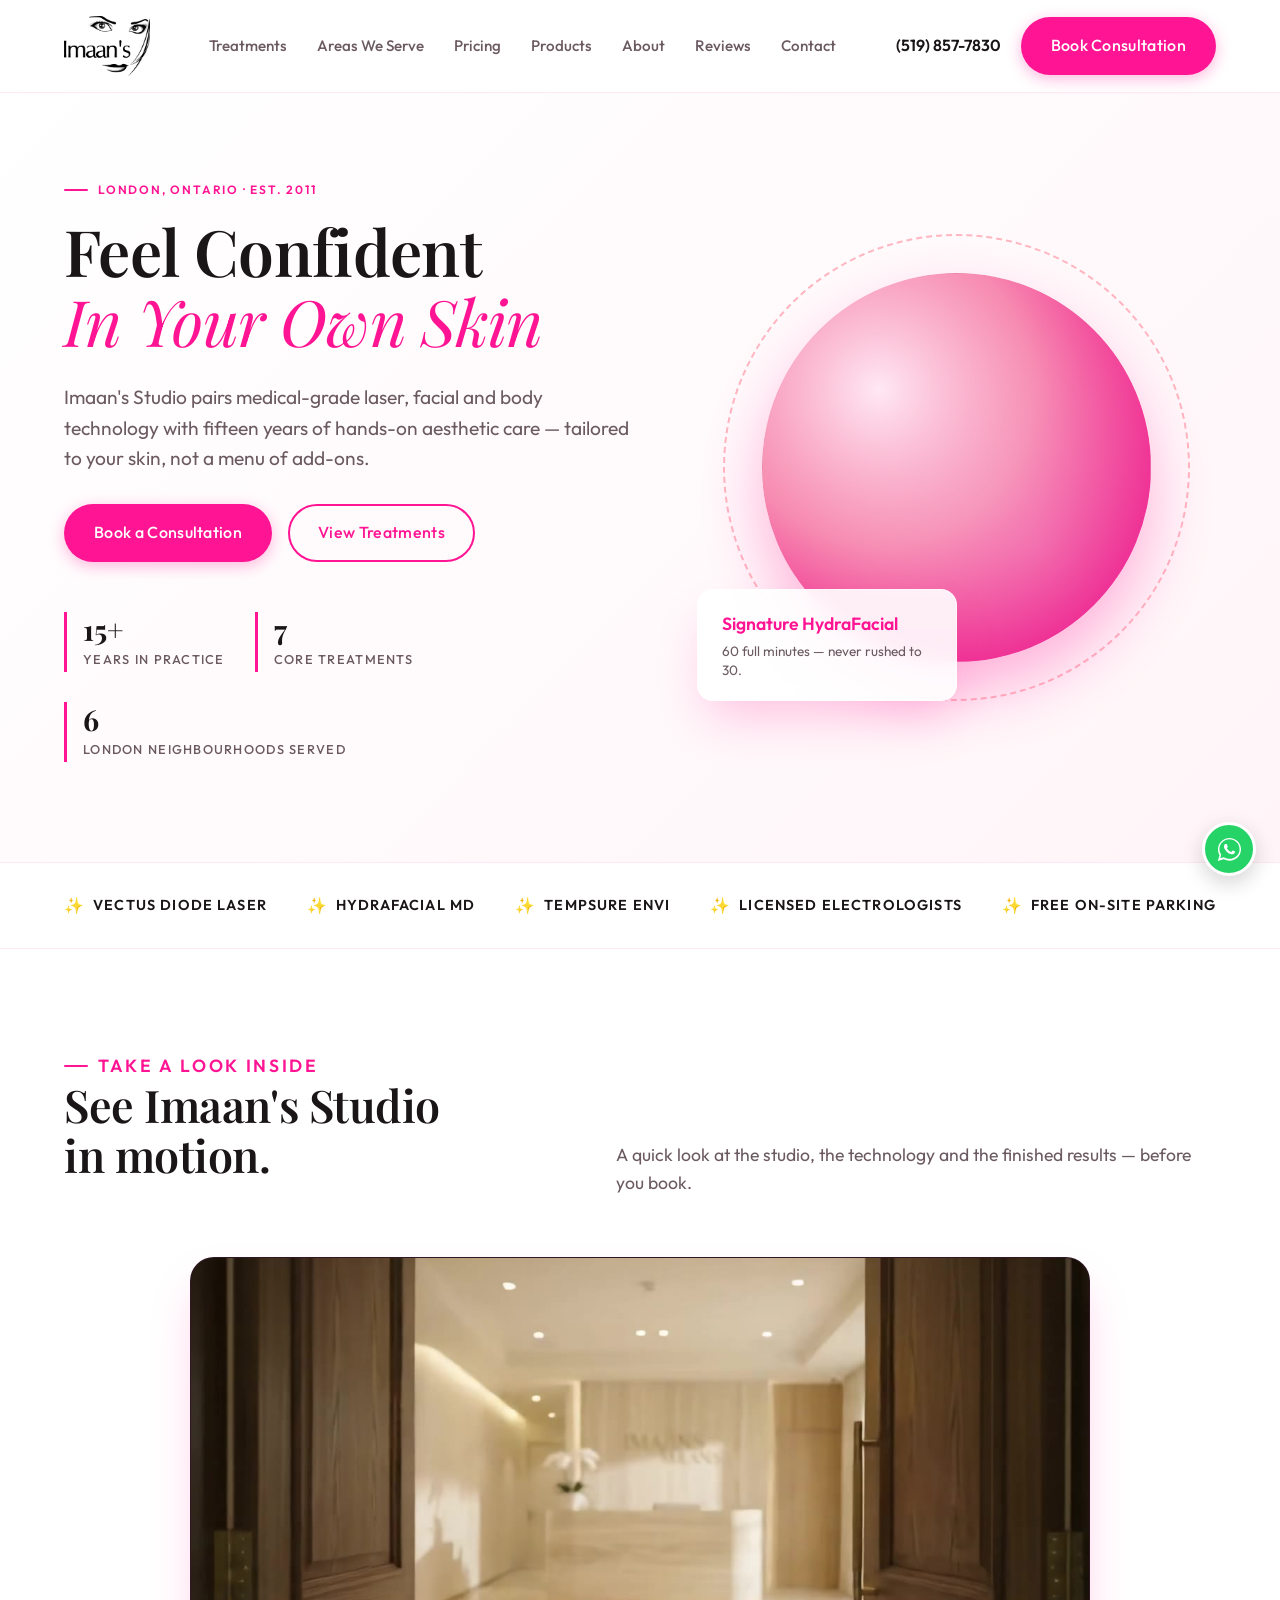
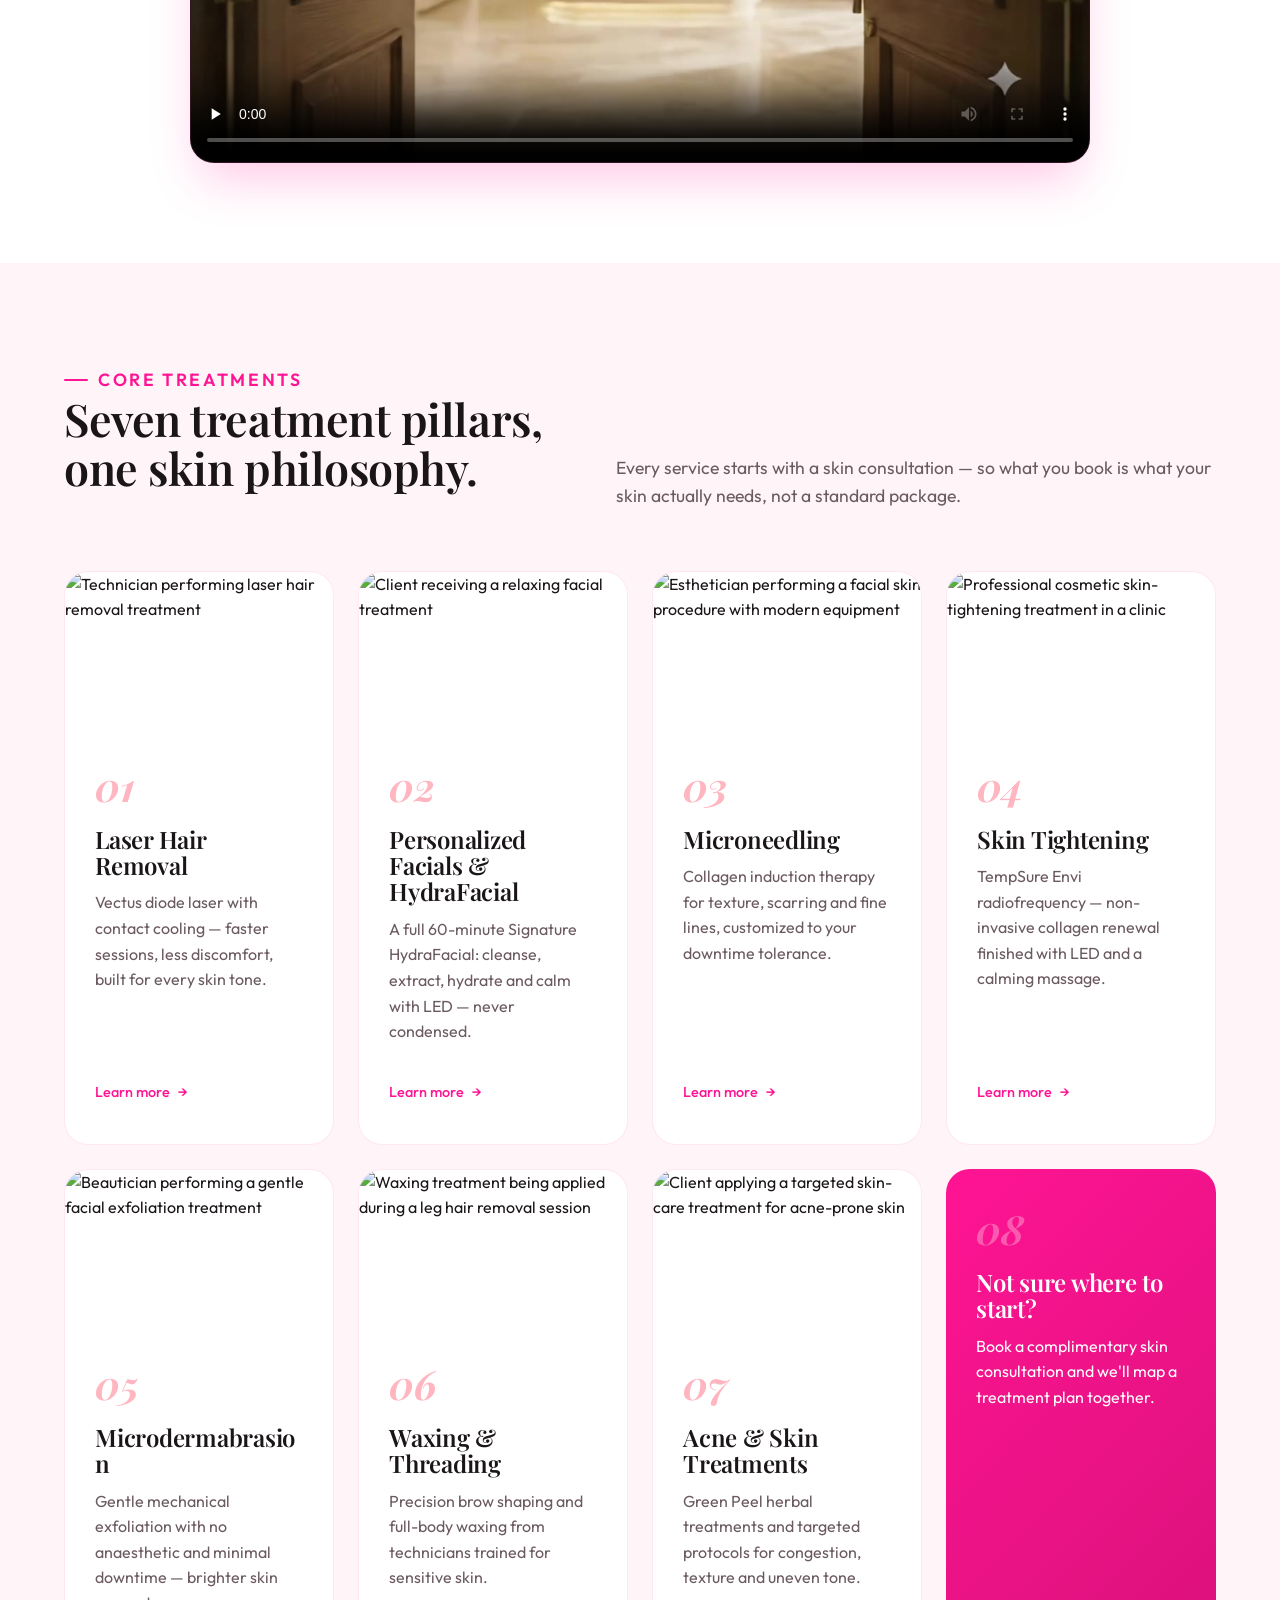
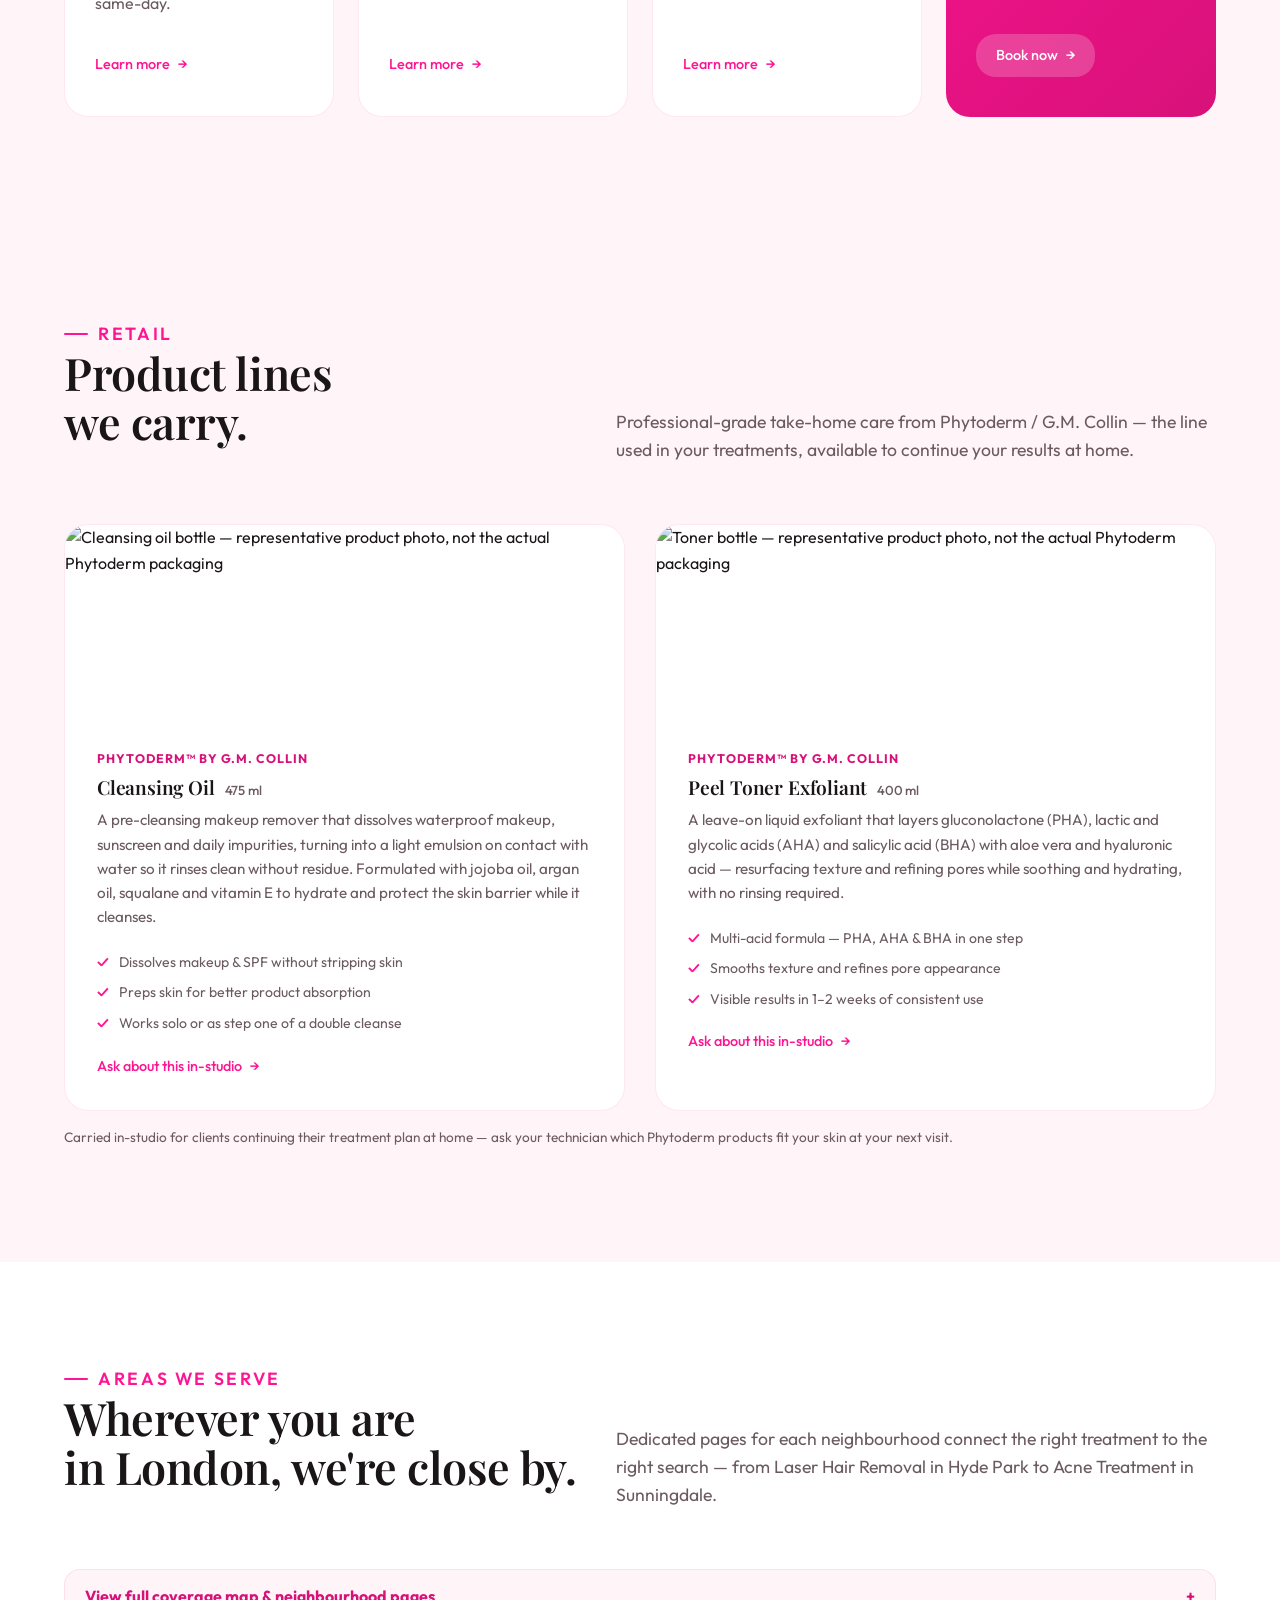
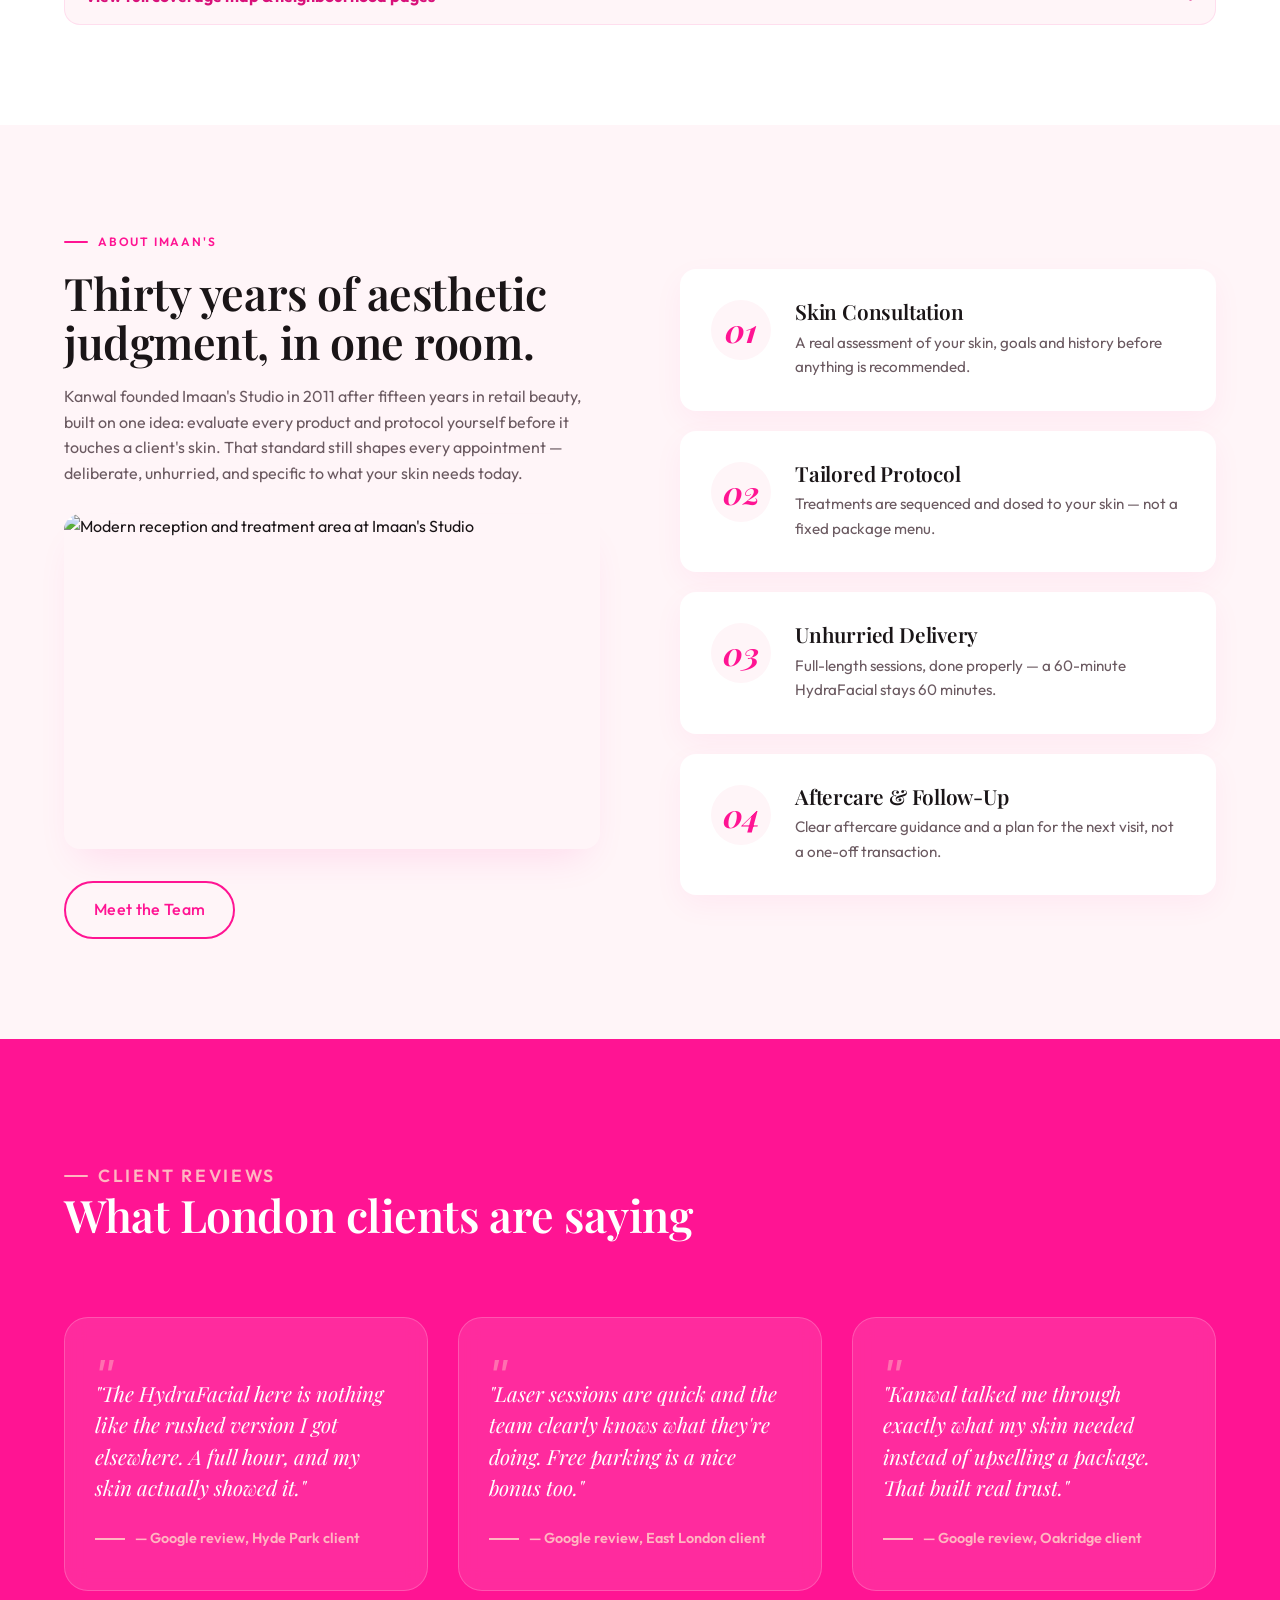
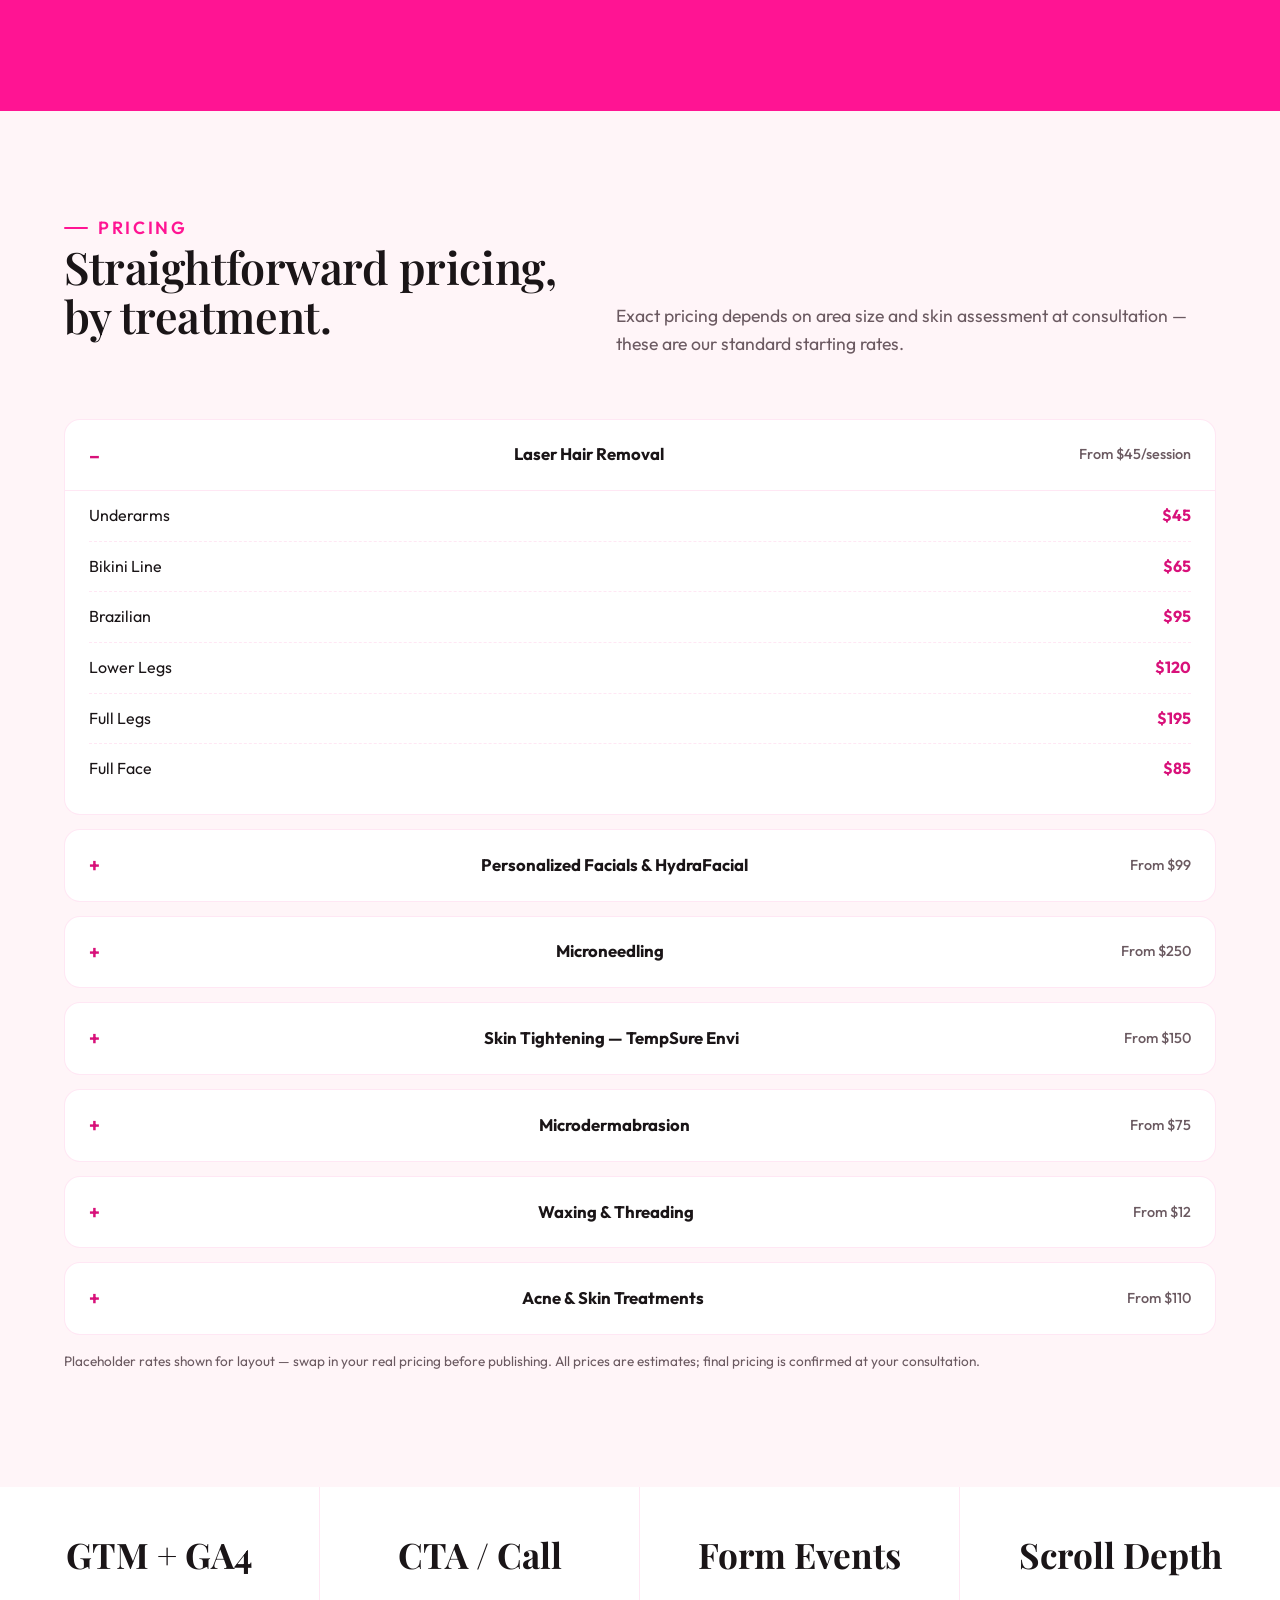
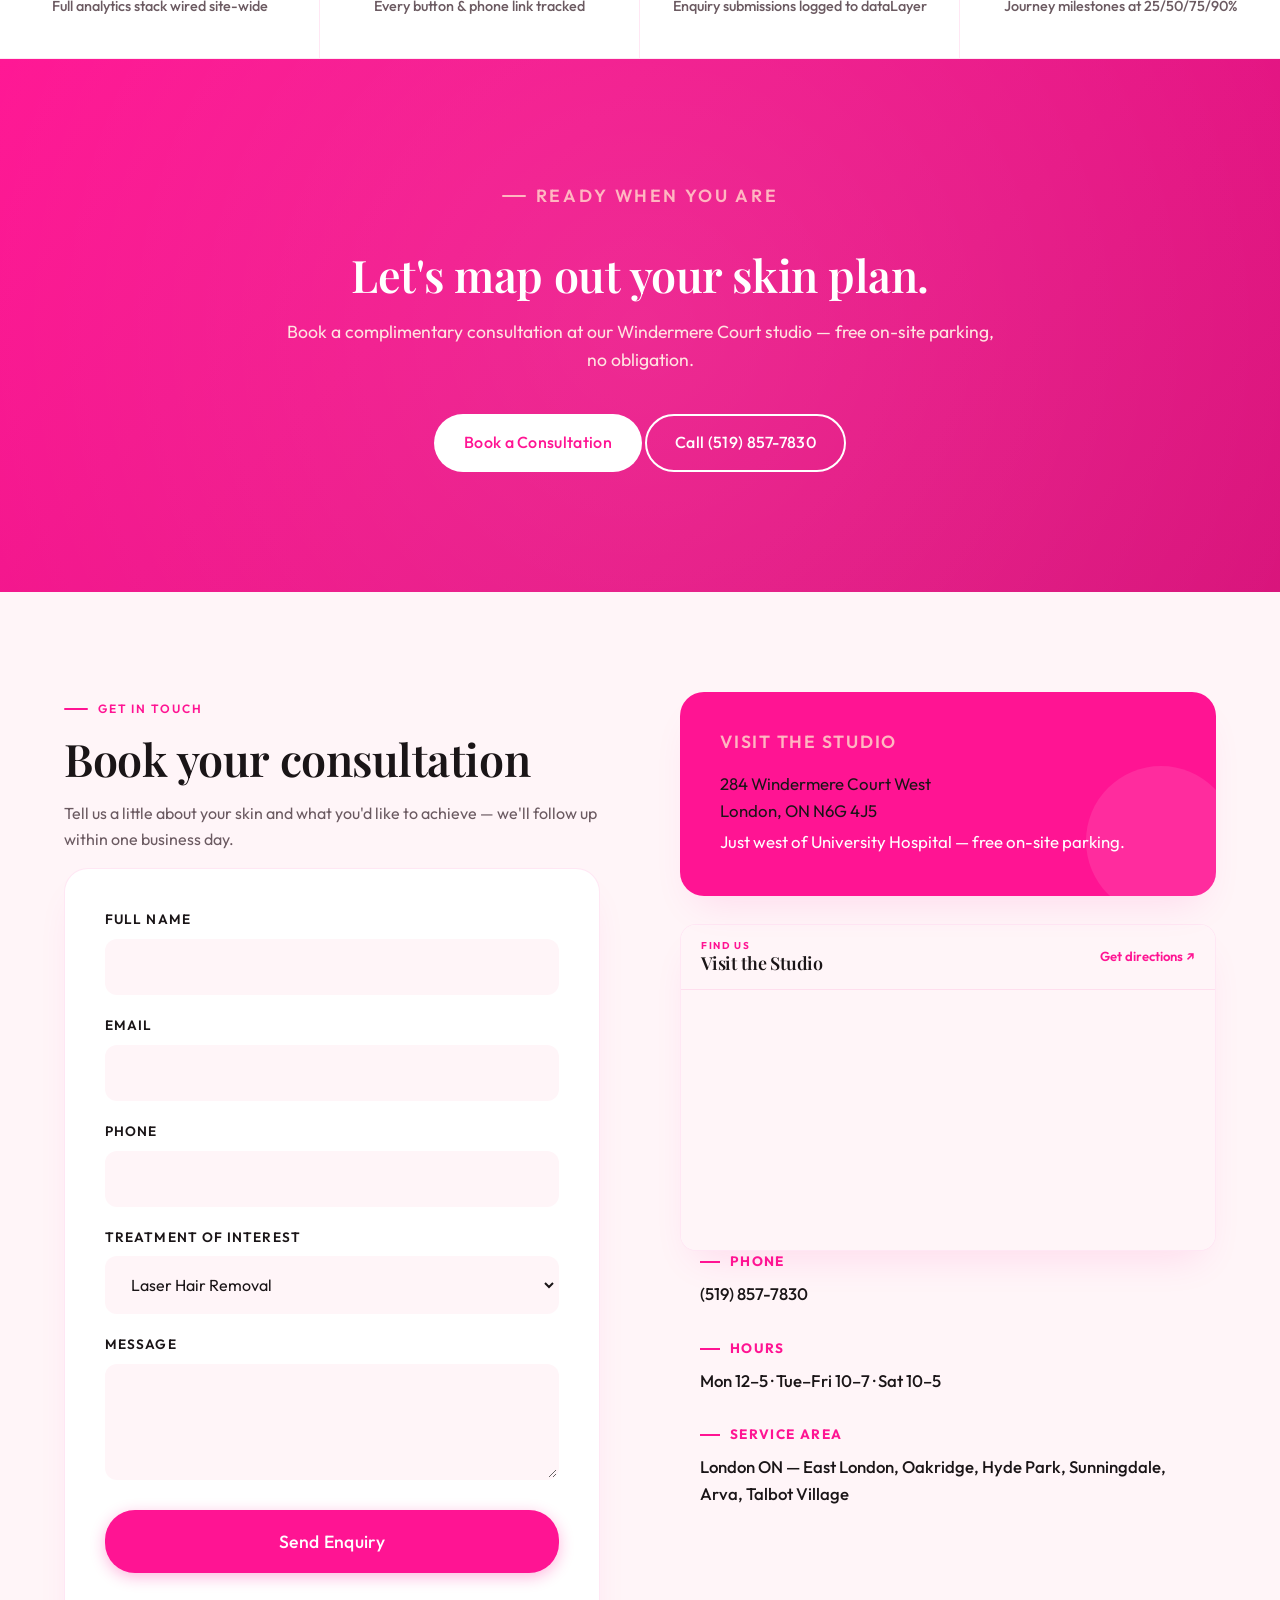
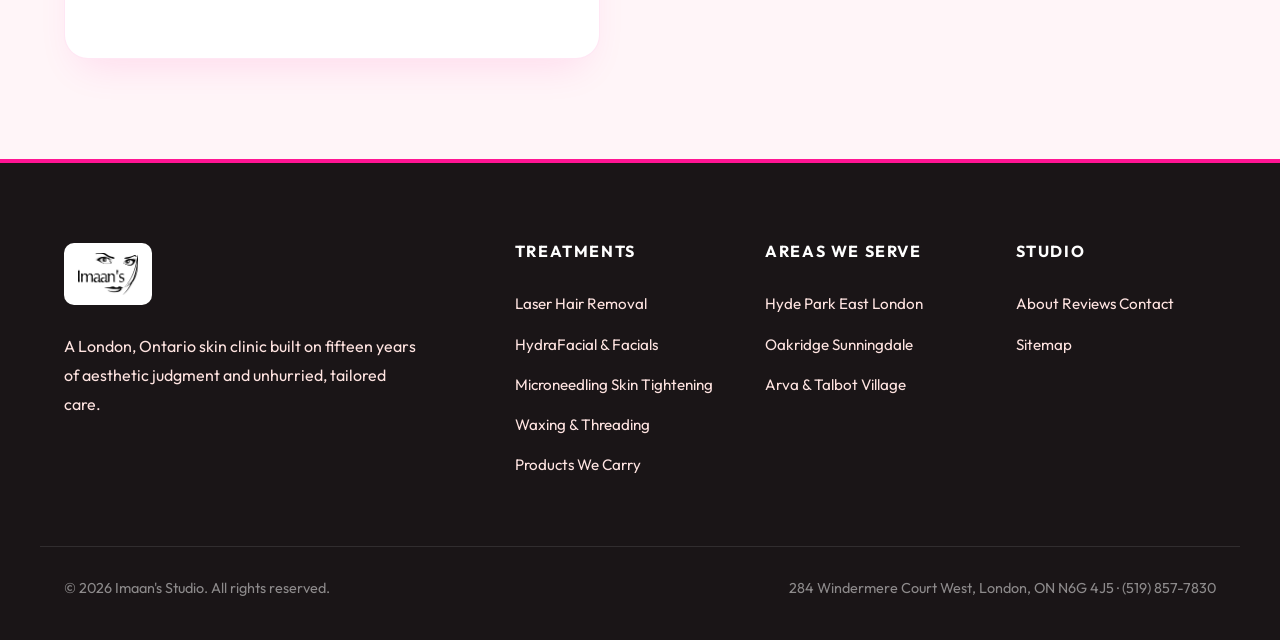
==== index.html @ 2a7647e4 "first commit" ====
<!DOCTYPE html>
<html lang="en-CA">

<head>
  <meta charset="UTF-8">
  <meta name="viewport" content="width=device-width, initial-scale=1.0">
  <link rel="icon" type="image/jpeg" href="LOGO.jpg">
  <link rel="apple-touch-icon" href="LOGO.jpg">
  <title>Imaan's Studio | Skin Clinic &amp; Laser Hair Removal in London, Ontario</title>
  <meta name="description"
    content="Imaan's Studio is a London, Ontario skin clinic offering laser hair removal, HydraFacial, microneedling, skin tightening and personalized facials since 2011. Book your consultation.">
  <link rel="canonical" href="https://www.imaans.com/">
  <meta property="og:type" content="business.business">
  <meta property="og:title" content="Imaan's Studio | Skin Clinic & Laser Hair Removal in London, Ontario">
  <meta property="og:description"
    content="Medical-grade skin, laser and beauty treatments in London, Ontario. Serving East London, Oakridge, Hyde Park, Sunningdale, Arva and Talbot Village.">
  <meta property="og:url" content="https://www.imaans.com/">
  <meta name="robots" content="index, follow">
  <link rel="stylesheet" href="styles.css">

  <!-- Google Tag Manager (placeholder container ID — replace GTM-XXXXXXX on launch) -->
  <script>
    (function (w, d, s, l, i) {
      w[l] = w[l] || []; w[l].push({ 'gtm.start': new Date().getTime(), event: 'gtm.js' });
      var f = d.getElementsByTagName(s)[0], j = d.createElement(s), dl = l != 'dataLayer' ? '&l=' + l : '';
      j.async = true; j.src = 'https://www.googletagmanager.com/gtm.js?id=' + i + dl; f.parentNode.insertBefore(j, f);
    })(window, document, 'script', 'dataLayer', 'GTM-XXXXXXX');
  </script>

  <!-- LocalBusiness schema -->
  <script type="application/ld+json">
{
  "@context": "https://schema.org",
  "@type": "BeautySalon",
  "name": "Imaan's Studio",
  "url": "https://www.imaans.com/",
  "image": "https://www.imaans.com/assets/storefront.jpg",
  "telephone": "+1-519-857-7830",
  "priceRange": "$$",
  "address": {
    "@type": "PostalAddress",
    "streetAddress": "284 Windermere Court West",
    "addressLocality": "London",
    "addressRegion": "ON",
    "postalCode": "N6G 4J5",
    "addressCountry": "CA"
  },
  "areaServed": ["East London", "Oakridge", "Hyde Park", "Sunningdale", "Arva", "Talbot Village", "London, Ontario"],
  "openingHoursSpecification": [
    {"@type":"OpeningHoursSpecification","dayOfWeek":"Monday","opens":"12:00","closes":"17:00"},
    {"@type":"OpeningHoursSpecification","dayOfWeek":["Tuesday","Wednesday","Thursday","Friday"],"opens":"10:00","closes":"19:00"},
    {"@type":"OpeningHoursSpecification","dayOfWeek":"Saturday","opens":"10:00","closes":"17:00"}
  ]
}
</script>
</head>

<body>
  <!-- Google Tag Manager (noscript) -->
  <noscript><iframe src="https://www.googletagmanager.com/ns.html?id=GTM-XXXXXXX" height="0" width="0"
      style="display:none;visibility:hidden"></iframe></noscript>

  <header class="site-header">
    <div class="header-row">
      <a href="index.html" class="logo" aria-label="Imaan's Studio">
        <img src="LOGO.jpg" alt="Imaan's Studio" class="site-logo-img">
      </a>
      <nav class="nav-desktop" aria-label="Primary">
        <div class="dropdown">
          <a href="#services">Treatments</a>
          <div class="dropdown-panel">
            <a href="laser-hair-removal.html">Laser Hair Removal</a>
            <a href="#services">Personalized Facials &amp; HydraFacial</a>
            <a href="#services">Microneedling</a>
            <a href="#services">Skin Tightening</a>
            <a href="#services">Microdermabrasion</a>
            <a href="#services">Waxing &amp; Threading</a>
            <a href="#services">Acne &amp; Skin Treatments</a>
          </div>
        </div>
        <div class="dropdown">
          <a href="#locations">Areas We Serve</a>
          <div class="dropdown-panel">
            <a href="laser-hair-removal-hyde-park.html">Laser Hair Removal — Hyde Park</a>
            <a href="#locations">Facial Treatments — East London</a>
            <a href="#locations">Microneedling — Oakridge</a>
            <a href="#locations">Acne Treatment — Sunningdale</a>
            <a href="#locations">Skin Clinic — London, ON</a>
          </div>
        </div>
        <a href="#pricing">Pricing</a>
        <a href="#products">Products</a>
        <a href="#about">About</a>
        <a href="#reviews">Reviews</a>
        <a href="#contact">Contact</a>
      </nav>
      <div class="header-cta">
        <a class="phone-link" href="tel:+15198577830" data-cta="header_phone" data-cta-location="header">(519)
          857-7830</a>
        <a class="btn btn-primary" href="#contact" data-cta="header_book" data-cta-location="header">Book
          Consultation</a>
        <button class="nav-toggle" aria-label="Toggle menu" aria-expanded="false">
          <span></span><span></span><span></span>
        </button>
      </div>
    </div>
    <nav class="nav-mobile" aria-label="Mobile">
      <a href="#services">Treatments</a>
      <a href="#locations">Areas We Serve</a>
      <a href="#pricing">Pricing</a>
      <a href="#products">Products</a>
      <a href="#about">About</a>
      <a href="#reviews">Reviews</a>
      <a href="#contact">Contact</a>
      <a class="btn btn-primary" style="margin-top:14px;text-align:center;" href="#contact" data-cta="mobile_book"
        data-cta-location="mobile_nav">Book Consultation</a>
    </nav>
  </header>

  <main>

    <!-- HERO -->
    <section class="hero">
      <div class="container hero-grid">
        <div class="hero-copy">
          <p class="eyebrow">London, Ontario · Est. 2011</p>
          <h1>Feel Confident<br><em>In Your Own Skin</em></h1>
          <p class="lede">Imaan's Studio pairs medical-grade laser, facial and body technology with fifteen years of
            hands-on aesthetic care — tailored to your skin, not a menu of add-ons.</p>
          <div class="hero-actions">
            <a class="btn btn-primary" href="#contact" data-cta="hero_book" data-cta-location="hero">Book a
              Consultation</a>
            <a class="btn btn-outline" href="#services" data-cta="hero_services" data-cta-location="hero">View
              Treatments</a>
          </div>
          <div class="hero-meta">
            <div><strong>15+</strong><span>Years in Practice</span></div>
            <div><strong>7</strong><span>Core Treatments</span></div>
            <div><strong>6</strong><span>London Neighbourhoods Served</span></div>
          </div>
        </div>
        <div class="hero-visual" aria-hidden="true">
          <div class="glow-ring"></div>
          <div class="glow-orb">
            <img src="https://images.pexels.com/photos/7031704/pexels-photo-7031704.jpeg?auto=compress&amp;cs=tinysrgb&amp;w=900"
              alt="" class="hero-photo">
          </div>
          <div class="hero-card">
            <strong>Signature HydraFacial</strong>
            <span>60 full minutes — never rushed to 30.</span>
          </div>
        </div>
      </div>
    </section>

    <div class="trust-strip">
      <div class="container trust-row">
        <span>Vectus Diode Laser</span>
        <span>HydraFacial MD</span>
        <span>TempSure Envi</span>
        <span>Licensed Electrologists</span>
        <span>Free On-Site Parking</span>
      </div>
    </div>

    <!-- PROMO VIDEO -->
    <section id="studio-video" class="video-section">
      <div class="container">
        <div class="section-head">
          <div>
            <p class="eyebrow">Take a Look Inside</p>
            <h2>See Imaan's Studio<br>in motion.</h2>
          </div>
          <p>A quick look at the studio, the technology and the finished results — before you book.</p>
        </div>
        <div class="video-frame">
          <video controls preload="none" poster="studio-highlight-poster.jpg" playsinline
            aria-label="Imaan's Studio promotional highlight video">
            <source src="studio-highlight.mp4" type="video/mp4">
            Your browser doesn't support embedded video. <a href="studio-highlight.mp4">Download the video</a>
            instead.
          </video>
        </div>
      </div>
    </section>

    <!-- SERVICES -->
    <section id="services">
      <div class="container">
        <div class="section-head">
          <div>
            <p class="eyebrow">Core Treatments</p>
            <h2>Seven treatment pillars,<br>one skin philosophy.</h2>
          </div>
          <p>Every service starts with a skin consultation — so what you book is what your skin actually needs, not a
            standard package.</p>
        </div>

        <div class="service-grid">
          <article class="service-card">
            <div class="service-photo">
              <img src="https://images.pexels.com/photos/5619448/pexels-photo-5619448.jpeg?auto=compress&amp;cs=tinysrgb&amp;w=700"
                alt="Technician performing laser hair removal treatment" loading="lazy">
            </div>
            <span class="service-num">01</span>
            <h3>Laser Hair Removal</h3>
            <p>Vectus diode laser with contact cooling — faster sessions, less discomfort, built for every skin tone.
            </p>
            <a class="btn-ghost" href="laser-hair-removal.html">Learn more</a>
          </article>
          <article class="service-card">
            <div class="service-photo">
              <img src="https://images.pexels.com/photos/3985329/pexels-photo-3985329.jpeg?auto=compress&amp;cs=tinysrgb&amp;w=700"
                alt="Client receiving a relaxing facial treatment" loading="lazy">
            </div>
            <span class="service-num">02</span>
            <h3>Personalized Facials &amp; HydraFacial</h3>
            <p>A full 60-minute Signature HydraFacial: cleanse, extract, hydrate and calm with LED — never condensed.
            </p>
            <a class="btn-ghost" href="#contact">Learn more</a>
          </article>
          <article class="service-card">
            <div class="service-photo">
              <img src="https://images.pexels.com/photos/5069612/pexels-photo-5069612.jpeg?auto=compress&amp;cs=tinysrgb&amp;w=700"
                alt="Esthetician performing a facial skin procedure with modern equipment" loading="lazy">
            </div>
            <span class="service-num">03</span>
            <h3>Microneedling</h3>
            <p>Collagen induction therapy for texture, scarring and fine lines, customized to your downtime tolerance.
            </p>
            <a class="btn-ghost" href="#contact">Learn more</a>
          </article>
          <article class="service-card">
            <div class="service-photo">
              <img src="https://images.pexels.com/photos/34297957/pexels-photo-34297957.jpeg?auto=compress&amp;cs=tinysrgb&amp;w=700"
                alt="Professional cosmetic skin-tightening treatment in a clinic" loading="lazy">
            </div>
            <span class="service-num">04</span>
            <h3>Skin Tightening</h3>
            <p>TempSure Envi radiofrequency — non-invasive collagen renewal finished with LED and a calming massage.</p>
            <a class="btn-ghost" href="#contact">Learn more</a>
          </article>
          <article class="service-card">
            <div class="service-photo">
              <img src="https://images.pexels.com/photos/12115040/pexels-photo-12115040.jpeg?auto=compress&amp;cs=tinysrgb&amp;w=700"
                alt="Beautician performing a gentle facial exfoliation treatment" loading="lazy">
            </div>
            <span class="service-num">05</span>
            <h3>Microdermabrasion</h3>
            <p>Gentle mechanical exfoliation with no anaesthetic and minimal downtime — brighter skin same-day.</p>
            <a class="btn-ghost" href="#contact">Learn more</a>
          </article>
          <article class="service-card">
            <div class="service-photo">
              <img src="https://images.pexels.com/photos/6763618/pexels-photo-6763618.jpeg?auto=compress&amp;cs=tinysrgb&amp;w=700"
                alt="Waxing treatment being applied during a leg hair removal session" loading="lazy">
            </div>
            <span class="service-num">06</span>
            <h3>Waxing &amp; Threading</h3>
            <p>Precision brow shaping and full-body waxing from technicians trained for sensitive skin.</p>
            <a class="btn-ghost" href="#contact">Learn more</a>
          </article>
          <article class="service-card">
            <div class="service-photo">
              <img src="https://images.pexels.com/photos/6925496/pexels-photo-6925496.jpeg?auto=compress&amp;cs=tinysrgb&amp;w=700"
                alt="Client applying a targeted skin-care treatment for acne-prone skin" loading="lazy">
            </div>
            <span class="service-num">07</span>
            <h3>Acne &amp; Skin Treatments</h3>
            <p>Green Peel herbal treatments and targeted protocols for congestion, texture and uneven tone.</p>
            <a class="btn-ghost" href="#contact">Learn more</a>
          </article>
          <article class="service-card highlight">
            <span class="service-num">08</span>
            <h3>Not sure where to start?</h3>
            <p>Book a complimentary skin consultation and we'll map a treatment plan together.</p>
            <a class="btn-ghost" href="#contact">Book now</a>
          </article>
        </div>
      </div>
    </section>

    <!-- PRODUCTS -->
    <section id="products" class="products-section">
      <div class="container">
        <div class="section-head">
          <div>
            <p class="eyebrow">Retail</p>
            <h2>Product lines<br>we carry.</h2>
          </div>
          <p>Professional-grade take-home care from Phytoderm / G.M. Collin — the line used in your treatments,
            available to continue your results at home.</p>
        </div>

        <div class="product-grid product-grid-featured">
          <article class="product-card product-card-retail">
            <div class="product-photo">
              <img src="https://images.pexels.com/photos/4735943/pexels-photo-4735943.jpeg?auto=compress&amp;cs=tinysrgb&amp;w=700"
                alt="Cleansing oil bottle — representative product photo, not the actual Phytoderm packaging" loading="lazy">
            </div>
            <div class="product-body">
              <span class="product-brand">Phytoderm™ by G.M. Collin</span>
              <h3>Cleansing Oil <span class="product-size">475 ml</span></h3>
              <p>A pre-cleansing makeup remover that dissolves waterproof makeup, sunscreen and daily impurities,
                turning into a light emulsion on contact with water so it rinses clean without residue. Formulated
                with jojoba oil, argan oil, squalane and vitamin&nbsp;E to hydrate and protect the skin barrier while
                it cleanses.</p>
              <ul class="product-points">
                <li>Dissolves makeup &amp; SPF without stripping skin</li>
                <li>Preps skin for better product absorption</li>
                <li>Works solo or as step one of a double cleanse</li>
              </ul>
              <a class="btn-ghost" href="#contact" data-cta="product_cleansing_oil" data-cta-location="products">Ask
                about this in-studio</a>
            </div>
          </article>

          <article class="product-card product-card-retail">
            <div class="product-photo">
              <img src="https://images.pexels.com/photos/5797999/pexels-photo-5797999.jpeg?auto=compress&amp;cs=tinysrgb&amp;w=700"
                alt="Toner bottle — representative product photo, not the actual Phytoderm packaging" loading="lazy">
            </div>
            <div class="product-body">
              <span class="product-brand">Phytoderm™ by G.M. Collin</span>
              <h3>Peel Toner Exfoliant <span class="product-size">400 ml</span></h3>
              <p>A leave-on liquid exfoliant that layers gluconolactone (PHA), lactic and glycolic acids (AHA) and
                salicylic acid (BHA) with aloe vera and hyaluronic acid — resurfacing texture and refining pores
                while soothing and hydrating, with no rinsing required.</p>
              <ul class="product-points">
                <li>Multi-acid formula — PHA, AHA &amp; BHA in one step</li>
                <li>Smooths texture and refines pore appearance</li>
                <li>Visible results in 1–2 weeks of consistent use</li>
              </ul>
              <a class="btn-ghost" href="#contact" data-cta="product_peel_toner" data-cta-location="products">Ask
                about this in-studio</a>
            </div>
          </article>
        </div>
        <p class="price-note">Carried in-studio for clients continuing their treatment plan at home — ask your
          technician which Phytoderm products fit your skin at your next visit.</p>
      </div>
    </section>

    <!-- LOCAL SEO / AREAS SERVED — signature section -->
    <section id="locations" class="locale-section">
      <div class="container">
        <div class="section-head">
          <div>
            <p class="eyebrow">Areas We Serve</p>
            <h2>Wherever you are<br>in London, we're close by.</h2>
          </div>
          <p>Dedicated pages for each neighbourhood connect the right treatment to the right search — from Laser Hair
            Removal in Hyde Park to Acne Treatment in Sunningdale.</p>
        </div>

        <details class="locale-disclosure">
        <summary class="locale-toggle">View full coverage map &amp; neighbourhood pages</summary>
        <div class="locale-wrap">
          <div class="locale-map">
            <svg viewBox="0 0 420 380" role="img"
              aria-label="Map of Imaan's Studio service areas across London, Ontario">
              <line class="map-line" x1="210" y1="190" x2="90" y2="70"></line>
              <line class="map-line" x1="210" y1="190" x2="230" y2="40"></line>
              <line class="map-line" x1="210" y1="190" x2="350" y2="90"></line>
              <line class="map-line" x1="210" y1="190" x2="60" y2="260"></line>
              <line class="map-line" x1="210" y1="190" x2="330" y2="290"></line>
              <line class="map-line" x1="210" y1="190" x2="200" y2="330"></line>

              <g class="map-dot" data-area="Studio" tabindex="0">
                <circle cx="210" cy="190" r="13"></circle>
                <text x="210" y="215" text-anchor="middle" font-weight="700">STUDIO</text>
              </g>
              <g class="map-dot" data-area="Hyde Park" data-href="laser-hair-removal-hyde-park.html" tabindex="0">
                <circle cx="90" cy="70" r="9"></circle>
                <text x="90" y="52" text-anchor="middle">Hyde Park</text>
              </g>
              <g class="map-dot" data-area="Sunningdale" tabindex="0">
                <circle cx="230" cy="40" r="9"></circle>
                <text x="230" y="24" text-anchor="middle">Sunningdale</text>
              </g>
              <g class="map-dot" data-area="East London" tabindex="0">
                <circle cx="350" cy="90" r="9"></circle>
                <text x="350" y="74" text-anchor="middle">East London</text>
              </g>
              <g class="map-dot" data-area="Oakridge" tabindex="0">
                <circle cx="60" cy="260" r="9"></circle>
                <text x="60" y="282" text-anchor="middle">Oakridge</text>
              </g>
              <g class="map-dot" data-area="Talbot Village" tabindex="0">
                <circle cx="330" cy="290" r="9"></circle>
                <text x="330" y="312" text-anchor="middle">Talbot Village</text>
              </g>
              <g class="map-dot" data-area="Arva" tabindex="0">
                <circle cx="200" cy="330" r="9"></circle>
                <text x="200" y="352" text-anchor="middle">Arva</text>
              </g>
            </svg>
          </div>

          <div>
            <div class="locale-list">
              <div class="locale-row">
                <div><span class="place">Hyde Park</span><br><span class="tag">Laser Hair Removal</span></div>
                <a href="laser-hair-removal-hyde-park.html" data-cta="local_link" data-cta-location="locale_list">View
                  page →</a>
              </div>
              <div class="locale-row">
                <div><span class="place">East London</span><br><span class="tag">Facial Treatments</span></div>
                <a href="#contact" data-cta="local_link" data-cta-location="locale_list">View page →</a>
              </div>
              <div class="locale-row">
                <div><span class="place">Oakridge</span><br><span class="tag">Microneedling</span></div>
                <a href="#contact" data-cta="local_link" data-cta-location="locale_list">View page →</a>
              </div>
              <div class="locale-row">
                <div><span class="place">Sunningdale</span><br><span class="tag">Acne Treatment</span></div>
                <a href="#contact" data-cta="local_link" data-cta-location="locale_list">View page →</a>
              </div>
              <div class="locale-row">
                <div><span class="place">Arva &amp; Talbot Village</span><br><span class="tag">Skin Consultations</span>
                </div>
                <a href="#contact" data-cta="local_link" data-cta-location="locale_list">View page →</a>
              </div>
            </div>
            <div class="locale-stats">
              <div><strong>7</strong><span>Primary Service Pages</span></div>
              <div><strong>35+</strong><span>Local Landing Pages</span></div>
            </div>
          </div>
        </div>
        </details>
      </div>
    </section>

    <!-- ABOUT -->
    <section id="about">
      <div class="container about-grid">
        <div>
          <p class="eyebrow">About Imaan's</p>
          <h2>Thirty years of aesthetic judgment, in one room.</h2>
          <p>Kanwal founded Imaan's Studio in 2011 after fifteen years in retail beauty, built on one idea: evaluate
            every product and protocol yourself before it touches a client's skin. That standard still shapes every
            appointment — deliberate, unhurried, and specific to what your skin needs today.</p>
          <div class="about-photo">
            <img src="https://images.pexels.com/photos/13068359/pexels-photo-13068359.jpeg?auto=compress&amp;cs=tinysrgb&amp;w=900"
              alt="Modern reception and treatment area at Imaan's Studio" loading="lazy">
          </div>
          <a class="btn btn-outline" href="#contact" data-cta="about_book" data-cta-location="about">Meet the Team</a>
        </div>
        <div class="process-list">
          <div class="process-item">
            <span class="num">01</span>
            <div>
              <h3>Skin Consultation</h3>
              <p>A real assessment of your skin, goals and history before anything is recommended.</p>
            </div>
          </div>
          <div class="process-item">
            <span class="num">02</span>
            <div>
              <h3>Tailored Protocol</h3>
              <p>Treatments are sequenced and dosed to your skin — not a fixed package menu.</p>
            </div>
          </div>
          <div class="process-item">
            <span class="num">03</span>
            <div>
              <h3>Unhurried Delivery</h3>
              <p>Full-length sessions, done properly — a 60-minute HydraFacial stays 60 minutes.</p>
            </div>
          </div>
          <div class="process-item">
            <span class="num">04</span>
            <div>
              <h3>Aftercare &amp; Follow-Up</h3>
              <p>Clear aftercare guidance and a plan for the next visit, not a one-off transaction.</p>
            </div>
          </div>
        </div>
      </div>
    </section>

    <!-- TESTIMONIALS -->
    <section id="reviews" class="testi-strip">
      <div class="container">
        <div class="section-head">
          <div>
            <p class="eyebrow">Client Reviews</p>
            <h2>What London clients are saying</h2>
          </div>
        </div>
        <div class="testi-grid">
          <div class="testi-card">
            <p>"The HydraFacial here is nothing like the rushed version I got elsewhere. A full hour, and my skin
              actually showed it."</p>
            <div class="who">— Google review, Hyde Park client</div>
          </div>
          <div class="testi-card">
            <p>"Laser sessions are quick and the team clearly knows what they're doing. Free parking is a nice bonus
              too."</p>
            <div class="who">— Google review, East London client</div>
          </div>
          <div class="testi-card">
            <p>"Kanwal talked me through exactly what my skin needed instead of upselling a package. That built real
              trust."</p>
            <div class="who">— Google review, Oakridge client</div>
          </div>
        </div>
      </div>
    </section>

    <!-- PRICING -->
    <section id="pricing" class="pricing-section">
      <div class="container">
        <div class="section-head">
          <div>
            <p class="eyebrow">Pricing</p>
            <h2>Straightforward pricing,<br>by treatment.</h2>
          </div>
          <p>Exact pricing depends on area size and skin assessment at consultation — these are our standard
            starting rates.</p>
        </div>

        <div class="price-accordion">
          <details class="price-category" open>
            <summary>Laser Hair Removal <span class="price-from">From $45/session</span></summary>
            <div class="price-rows">
              <div class="price-row"><span>Underarms</span><span>$45</span></div>
              <div class="price-row"><span>Bikini Line</span><span>$65</span></div>
              <div class="price-row"><span>Brazilian</span><span>$95</span></div>
              <div class="price-row"><span>Lower Legs</span><span>$120</span></div>
              <div class="price-row"><span>Full Legs</span><span>$195</span></div>
              <div class="price-row"><span>Full Face</span><span>$85</span></div>
            </div>
          </details>

          <details class="price-category">
            <summary>Personalized Facials &amp; HydraFacial <span class="price-from">From $99</span></summary>
            <div class="price-rows">
              <div class="price-row"><span>Signature HydraFacial (60 min)</span><span>$189</span></div>
              <div class="price-row"><span>Classic Facial</span><span>$99</span></div>
              <div class="price-row"><span>LED Add-On</span><span>$35</span></div>
            </div>
          </details>

          <details class="price-category">
            <summary>Microneedling <span class="price-from">From $250</span></summary>
            <div class="price-rows">
              <div class="price-row"><span>Face</span><span>$250</span></div>
              <div class="price-row"><span>Face + Neck</span><span>$325</span></div>
            </div>
          </details>

          <details class="price-category">
            <summary>Skin Tightening — TempSure Envi <span class="price-from">From $150</span></summary>
            <div class="price-rows">
              <div class="price-row"><span>Face</span><span>$150</span></div>
              <div class="price-row"><span>Neck</span><span>$120</span></div>
              <div class="price-row"><span>Face + Neck</span><span>$250</span></div>
            </div>
          </details>

          <details class="price-category">
            <summary>Microdermabrasion <span class="price-from">From $75</span></summary>
            <div class="price-rows">
              <div class="price-row"><span>Single Session</span><span>$75</span></div>
              <div class="price-row"><span>Package of 3</span><span>$200</span></div>
            </div>
          </details>

          <details class="price-category">
            <summary>Waxing &amp; Threading <span class="price-from">From $12</span></summary>
            <div class="price-rows">
              <div class="price-row"><span>Eyebrow Threading</span><span>$12</span></div>
              <div class="price-row"><span>Full Face Waxing</span><span>$45</span></div>
              <div class="price-row"><span>Full Leg Waxing</span><span>$65</span></div>
            </div>
          </details>

          <details class="price-category">
            <summary>Acne &amp; Skin Treatments <span class="price-from">From $110</span></summary>
            <div class="price-rows">
              <div class="price-row"><span>Green Peel Herbal Treatment</span><span>$110</span></div>
              <div class="price-row"><span>Targeted Acne Protocol</span><span>$140</span></div>
            </div>
          </details>
        </div>
        <p class="price-note">Placeholder rates shown for layout — swap in your real pricing before publishing. All
          prices are estimates; final pricing is confirmed at your consultation.</p>
      </div>
    </section>

    <!-- ANALYTICS / CONVERSION BAND (nods to the tracking plan) -->
    <div class="metrics-band">
      <div><strong>GTM + GA4</strong><span>Full analytics stack wired site-wide</span></div>
      <div><strong>CTA / Call</strong><span>Every button &amp; phone link tracked</span></div>
      <div><strong>Form Events</strong><span>Enquiry submissions logged to dataLayer</span></div>
      <div><strong>Scroll Depth</strong><span>Journey milestones at 25/50/75/90%</span></div>
    </div>

    <!-- CTA -->
    <section class="cta-banner">
      <div class="container">
        <p class="eyebrow" style="justify-content:center;">Ready When You Are</p>
        <h2>Let's map out your skin plan.</h2>
        <p>Book a complimentary consultation at our Windermere Court studio — free on-site parking, no obligation.</p>
        <div class="cta-actions">
          <a class="btn btn-light" href="#contact" data-cta="banner_book" data-cta-location="cta_banner">Book a
            Consultation</a>
          <a class="btn btn-outline" href="tel:+15198577830" data-cta="banner_call" data-cta-location="cta_banner">Call
            (519) 857-7830</a>
        </div>
      </div>
    </section>

    <!-- CONTACT -->
    <section id="contact">
      <div class="container contact-grid">
        <div>
          <p class="eyebrow">Get In Touch</p>
          <h2>Book your consultation</h2>
          <p>Tell us a little about your skin and what you'd like to achieve — we'll follow up within one business day.
          </p>
          <form class="contact-form" novalidate>
            <div class="field"><label for="name">Full name</label><input id="name" name="name" type="text" required>
            </div>
            <div class="field"><label for="email">Email</label><input id="email" name="email" type="email" required>
            </div>
            <div class="field"><label for="phone">Phone</label><input id="phone" name="phone" type="tel"></div>
            <div class="field">
              <label for="service">Treatment of interest</label>
              <select id="service" name="service">
                <option>Laser Hair Removal</option>
                <option>Personalized Facials / HydraFacial</option>
                <option>Microneedling</option>
                <option>Skin Tightening</option>
                <option>Microdermabrasion</option>
                <option>Waxing &amp; Threading</option>
                <option>Acne &amp; Skin Treatments</option>
                <option>Not sure — need a consultation</option>
              </select>
            </div>
            <div class="field"><label for="message">Message</label><textarea id="message" name="message"
                rows="4"></textarea></div>
            <button class="btn btn-primary" type="submit" data-cta="form_submit_button"
              data-cta-location="contact_form">Send Enquiry</button>
            <p id="form-status" role="status"></p>
          </form>
        </div>
        <div>
          <div class="info-box">

            <h4>Visit the Studio</h4>
            <div class="map-embed" aria-label="Google Maps location of Imaan's Studio">

            </div>
            <p style="color:var(--ink);margin-bottom:4px;">284 Windermere Court West<br>London, ON N6G 4J5</p>
            <p style="margin-bottom:0;">Just west of University Hospital — free on-site parking.</p>
          </div>
          <div class="map-card">
            <div class="map-card-header">
              <div>
                <span class="map-label">FIND US</span>
                <h4>Visit the Studio</h4>
              </div>

              <a class="map-directions"
                href="https://www.google.com/maps/dir/?api=1&destination=284%20Windermere%20Court%20West%2C%20London%2C%20ON%20N6G%204J5"
                target="_blank" rel="noopener noreferrer">
                Get directions <span>↗</span>
              </a>
            </div>

            <div class="map-frame">
              <iframe
                src="https://www.google.com/maps?q=284%20Windermere%20Court%20West%2C%20London%2C%20ON%20N6G%204J5&output=embed"
                loading="lazy" allowfullscreen referrerpolicy="no-referrer-when-downgrade"
                title="Imaan's Studio location on Google Maps">
              </iframe>
            </div>
          </div>
          <div class="contact-info-list">
            <div>
              <div class="lbl">Phone</div><a href="tel:+15198577830" data-cta="sidebar_phone"
                data-cta-location="contact_sidebar">(519) 857-7830</a>
            </div>
            <div>
              <div class="lbl">Hours</div>
              <p style="margin:0;">Mon 12–5 · Tue–Fri 10–7 · Sat 10–5</p>
            </div>
            <div>
              <div class="lbl">Service Area</div>
              <p style="margin:0;">London ON — East London, Oakridge, Hyde Park, Sunningdale, Arva, Talbot Village</p>
            </div>
          </div>
        </div>
      </div>
    </section>

  </main>

  <footer class="site-footer">
    <div class="container footer-grid">
      <div>
        <div class="footer-logo">
          <img src="LOGO.jpg" alt="Imaan's Studio" class="footer-logo-img">
        </div>
        <p style="max-width:32ch;">A London, Ontario skin clinic built on fifteen years of aesthetic judgment and
          unhurried, tailored care.</p>
      </div>
      <div>
        <h4>Treatments</h4>
        <a href="laser-hair-removal.html">Laser Hair Removal</a>
        <a href="#services">HydraFacial &amp; Facials</a>
        <a href="#services">Microneedling</a>
        <a href="#services">Skin Tightening</a>
        <a href="#services">Waxing &amp; Threading</a>
        <a href="#products">Products We Carry</a>
      </div>
      <div>
        <h4>Areas We Serve</h4>
        <a href="laser-hair-removal-hyde-park.html">Hyde Park</a>
        <a href="#locations">East London</a>
        <a href="#locations">Oakridge</a>
        <a href="#locations">Sunningdale</a>
        <a href="#locations">Arva &amp; Talbot Village</a>
      </div>
      <div>
        <h4>Studio</h4>
        <a href="#about">About</a>
        <a href="#reviews">Reviews</a>
        <a href="#contact">Contact</a>
        <a href="sitemap.xml">Sitemap</a>
      </div>
    </div>
    <div class="container footer-bottom">
      <span>© 2026 Imaan's Studio. All rights reserved.</span>
      <span>284 Windermere Court West, London, ON N6G 4J5 · (519) 857-7830</span>
    </div>
  </footer>

  <script src="script.js"></script>
  <a class="whatsapp-float"
    href="https://wa.me/15198577830?text=Hi%20Imaan%27s%20Studio%2C%20I%27d%20like%20to%20book%20a%20consultation."
    target="_blank" rel="noopener noreferrer" aria-label="Chat with Imaan's Studio on WhatsApp" data-cta="whatsapp"
    data-cta-location="floating">
    <svg class="whatsapp-icon" viewBox="0 0 32 32" aria-hidden="true">
      <path
        d="M16 3.2C9 3.2 3.3 8.9 3.3 15.9c0 2.3.6 4.5 1.8 6.4L3 28.8l6.7-2c1.9 1 4.1 1.6 6.3 1.6 7 0 12.7-5.7 12.7-12.7S23 3.2 16 3.2zm0 23.1c-2 0-4-.5-5.7-1.5l-.4-.2-4 .9 1-3.9-.3-.4c-1.1-1.7-1.7-3.7-1.7-5.7C4.9 9.7 9.9 4.8 16 4.8s11.1 4.9 11.1 10.9S22.1 26.3 16 26.3zm6.1-8.2c-.3-.2-1.9-.9-2.2-1-.3-.1-.5-.2-.7.2-.2.3-.8 1-1 1.2-.2.2-.4.2-.7.1-.3-.2-1.3-.5-2.5-1.6-.9-.8-1.6-1.8-1.8-2.1-.2-.3 0-.5.1-.7.1-.1.3-.4.4-.5.1-.2.2-.3.3-.5.1-.2 0-.4 0-.6-.1-.2-.7-1.7-.9-2.3-.2-.6-.5-.5-.7-.5h-.6c-.2 0-.6.1-.9.4-.3.3-1.1 1.1-1.1 2.6s1.1 3 1.2 3.2c.2.2 2.1 3.3 5.1 4.6.7.3 1.3.5 1.7.6.7.2 1.4.2 1.9.1.6-.1 1.9-.8 2.1-1.6.3-.8.3-1.5.2-1.6z" />
    </svg>

    <span class="whatsapp-tooltip">
      Chat on WhatsApp
    </span>
  </a>
</body>

</html>
---- styles.css ----
/* ===================================================================
   IMAAN'S STUDIO — redesign
   Palette:  Strong Pink & White Theme
=================================================================== */

@import url('https://fonts.googleapis.com/css2?family=Outfit:wght@300;400;500;600;700&family=Playfair+Display:ital,wght@0,400;0,600;0,700;1,400;1,600&display=swap');

:root {
  --cream: #FFFFFF;
  --cream-2: #FFF5F8;
  /* Light pinkish white */
  --ink: #1a1517;
  /* Very dark pink/black */
  --ink-soft: #6b5a61;
  /* Soft grayish pink */
  --rosewood: #FF1493;
  /* DeepPink (Strong Pink) */
  --rosewood-d: #D8117A;
  /* Darker Strong Pink */
  --gold: #FF69B4;
  /* Hot Pink */
  --sage: #FFE4E1;
  --blush: #FFB6C1;
  --line: rgba(255, 20, 147, 0.1);
  --radius: 16px;
  --max: 1200px;
  --shadow: 0 20px 40px -15px rgba(255, 20, 147, 0.12);
  --shadow-hover: 0 25px 50px -12px rgba(255, 20, 147, 0.25);
}

*,
*::before,
*::after {
  box-sizing: border-box;
}

html {
  scroll-behavior: smooth;
}

@media (prefers-reduced-motion: reduce) {
  html {
    scroll-behavior: auto;
  }

  *,
  *::before,
  *::after {
    animation-duration: .001ms !important;
    animation-iteration-count: 1 !important;
    transition-duration: .001ms !important;
    scroll-behavior: auto !important;
  }
}

body {
  margin: 0;
  background: var(--cream);
  color: var(--ink);
  font-family: 'Outfit', sans-serif;
  font-size: 16px;
  line-height: 1.6;
  -webkit-font-smoothing: antialiased;
  overflow-x: hidden;
  /* Fix overlap/overflow issues */
}

h1,
h2,
h3,
h4 {
  font-family: 'Playfair Display', serif;
  font-weight: 600;
  line-height: 1.1;
  margin: 0 0 .4em;
  letter-spacing: -.01em;
  color: var(--ink);
  word-wrap: break-word;
}

h1 {
  font-size: clamp(2.5rem, 5vw, 4.8rem);
}

h2 {
  font-size: clamp(2rem, 3.5vw, 3rem);
}

h3 {
  font-size: 1.4rem;
  font-weight: 600;
}

em,
.italic {
  font-style: italic;
  font-weight: 400;
  color: var(--rosewood);
}

p {
  margin: 0 0 1em;
  color: var(--ink-soft);
  word-wrap: break-word;
}

a {
  color: inherit;
  text-decoration: none;
  transition: color 0.3s ease;
}

img {
  max-width: 100%;
  height: auto;
  display: block;
}

ul {
  margin: 0;
  padding: 0;
  list-style: none;
}

button {
  font-family: inherit;
  cursor: pointer;
}

.container {
  width: 100%;
  max-width: var(--max);
  margin: 0 auto;
  padding: 0 24px;
}

.eyebrow {
  display: inline-flex;
  align-items: center;
  gap: 10px;
  font-size: .75rem;
  letter-spacing: .15em;
  text-transform: uppercase;
  color: var(--rosewood);
  font-weight: 600;
  margin-bottom: 16px;
  font-family: 'Outfit', sans-serif;
}

.eyebrow::before {
  content: '';
  width: 24px;
  height: 2px;
  background: var(--rosewood);
  display: inline-block;
  border-radius: 2px;
}

section {
  padding: 100px 0;
  position: relative;
}

@media (max-width:768px) {
  section {
    padding: 60px 0;
  }
}

.visually-hidden {
  position: absolute;
  width: 1px;
  height: 1px;
  overflow: hidden;
  clip: rect(0 0 0 0);
  white-space: nowrap;
}

:focus-visible {
  outline: 2px solid var(--rosewood);
  outline-offset: 3px;
}

/* ---------- Buttons ---------- */
.btn {
  display: inline-flex;
  align-items: center;
  justify-content: center;
  gap: 10px;
  padding: 14px 28px;
  border-radius: 30px;
  font-size: 1rem;
  font-weight: 500;
  letter-spacing: .02em;
  border: 2px solid transparent;
  transition: all .3s cubic-bezier(0.4, 0, 0.2, 1);
  white-space: nowrap;
  text-align: center;
}

.btn-primary {
  background: var(--rosewood);
  color: var(--cream);
  box-shadow: 0 4px 15px rgba(255, 20, 147, 0.3);
}

.btn-primary:hover {
  background: var(--rosewood-d);
  transform: translateY(-3px);
  box-shadow: 0 8px 25px rgba(255, 20, 147, 0.4);
  color: var(--cream);
}

.btn-outline {
  border-color: var(--rosewood);
  color: var(--rosewood);
}

.btn-outline:hover {
  background: var(--rosewood);
  color: var(--cream);
  transform: translateY(-3px);
  box-shadow: 0 8px 25px rgba(255, 20, 147, 0.2);
}

.btn-ghost {
  color: var(--rosewood);
  font-size: .9rem;
  font-weight: 500;
  display: inline-flex;
  align-items: center;
}

.btn-ghost::after {
  content: '→';
  margin-left: 8px;
  transition: transform .3s ease;
  display: inline-block;
}

.btn-ghost:hover::after {
  transform: translateX(6px);
}

.btn-light {
  background: var(--cream);
  color: var(--rosewood);
}

.btn-light:hover {
  background: var(--cream-2);
  transform: translateY(-3px);
  box-shadow: 0 8px 20px -10px rgba(0, 0, 0, 0.1);
}

#studio-video,
#services,
#locations,
#pricing,
#products,
#about,
#reviews,
#contact {
  scroll-margin-top: 100px;
}

/* ---------- Header ---------- */
.site-header {
  position: sticky;
  top: 0;
  z-index: 100;
  background: rgba(255, 255, 255, 0.95);
  backdrop-filter: blur(12px);
  border-bottom: 1px solid var(--line);
  transition: all 0.3s ease;
}

.header-row {
  display: flex;
  align-items: center;
  justify-content: space-between;
  padding: 16px 24px;
  max-width: var(--max);
  margin: 0 auto;
  gap: 20px;
}

.logo {
  font-family: 'Playfair Display', serif;
  font-size: 1.6rem;
  font-weight: 700;
  letter-spacing: .01em;
  color: var(--ink);
  display: flex;
  align-items: center;
  gap: 5px;
  z-index: 101;
}

.logo span {
  color: var(--rosewood);
  font-style: italic;
  font-weight: 400;
}

.nav-desktop {
  display: flex;
  align-items: center;
  gap: 30px;
}

.nav-desktop a {
  font-size: .95rem;
  font-weight: 500;
  color: var(--ink-soft);
  position: relative;
  padding: 8px 0;
  transition: color 0.3s;
}

.nav-desktop a:hover {
  color: var(--rosewood);
}

.nav-desktop a::after {
  content: '';
  position: absolute;
  bottom: 0;
  left: 0;
  width: 0;
  height: 2px;
  background: var(--rosewood);
  transition: width 0.3s;
}

.nav-desktop a:hover::after {
  width: 100%;
}

.nav-desktop .dropdown {
  position: relative;
}

.dropdown-panel {
  position: absolute;
  top: 100%;
  left: 50%;
  transform: translateX(-50%) translateY(10px);
  background: var(--cream);
  border: 1px solid var(--line);
  box-shadow: var(--shadow);
  padding: 16px;
  min-width: 260px;
  display: flex;
  flex-direction: column;
  gap: 4px;
  opacity: 0;
  visibility: hidden;
  transition: all .3s cubic-bezier(0.4, 0, 0.2, 1);
  border-radius: var(--radius);
  z-index: 10;
}

.dropdown:hover .dropdown-panel,
.dropdown:focus-within .dropdown-panel {
  opacity: 1;
  visibility: visible;
  transform: translateX(-50%) translateY(0);
}

.dropdown-panel a {
  padding: 10px 14px;
  border-radius: 8px;
  font-size: .9rem;
  font-weight: 500;
  transition: all 0.2s;
}

.dropdown-panel a::after {
  display: none;
}

.dropdown-panel a:hover {
  background: var(--cream-2);
  color: var(--rosewood);
  padding-left: 18px;
}

.header-cta {
  display: flex;
  align-items: center;
  gap: 20px;
}

.phone-link {
  font-weight: 600;
  font-size: 1rem;
  display: flex;
  align-items: center;
  gap: 8px;
  color: var(--ink);
  transition: color 0.3s;
}

.phone-link:hover {
  color: var(--rosewood);
}

.nav-toggle {
  display: none;
  background: none;
  border: none;
  padding: 10px;
  z-index: 101;
  cursor: pointer;
}

.nav-toggle span {
  display: block;
  width: 26px;
  height: 2px;
  background: var(--ink);
  margin: 6px 0;
  transition: all .3s;
  border-radius: 2px;
}

/* Hamburger animation */
.nav-toggle[aria-expanded="true"] span:nth-child(1) {
  transform: translateY(8px) rotate(45deg);
  background: var(--rosewood);
}

.nav-toggle[aria-expanded="true"] span:nth-child(2) {
  opacity: 0;
}

.nav-toggle[aria-expanded="true"] span:nth-child(3) {
  transform: translateY(-8px) rotate(-45deg);
  background: var(--rosewood);
}

@media (max-width:1050px) {

  .nav-desktop,
  .header-cta .phone-link,
  .header-cta .btn-primary {
    display: none;
  }

  .nav-toggle {
    display: block;
  }

  .header-cta {
    gap: 10px;
  }
}

/* mobile nav */
.nav-mobile {
  position: absolute;
  top: 100%;
  left: 0;
  width: 100%;
  background: var(--cream);
  border-bottom: 1px solid var(--line);
  box-shadow: 0 10px 20px rgba(0, 0, 0, 0.05);
  display: flex;
  flex-direction: column;
  gap: 0;
  padding: 0;
  max-height: 0;
  overflow: hidden;
  transition: max-height 0.4s ease-out;
}

.nav-mobile.open {
  max-height: 500px;
  padding: 10px 24px 30px;
}

.nav-mobile a {
  padding: 16px 10px;
  border-bottom: 1px solid var(--line);
  font-size: 1.1rem;
  font-weight: 500;
  color: var(--ink);
}

.nav-mobile a:hover {
  color: var(--rosewood);
}

.nav-mobile .btn-primary {
  border-bottom: none;
  display: inline-flex;
  width: 100%;
  margin-top: 20px;
  justify-content: center;
}

/* ---------- Hero ---------- */
.hero {
  padding: 80px 0 100px;
  overflow: hidden;
  background: linear-gradient(135deg, var(--cream) 0%, var(--cream-2) 100%);
}

.hero-grid {
  display: grid;
  grid-template-columns: 1.05fr .95fr;
  gap: 60px;
  align-items: center;
}

.hero-copy p.lede {
  font-size: 1.2rem;
  max-width: 48ch;
  color: var(--ink-soft);
  margin-bottom: 30px;
}

.hero-actions {
  display: flex;
  gap: 16px;
  margin-top: 20px;
  flex-wrap: wrap;
}

.hero-meta {
  display: flex;
  gap: 30px;
  margin-top: 50px;
  flex-wrap: wrap;
}

.hero-meta div {
  border-left: 3px solid var(--rosewood);
  padding-left: 16px;
}

.hero-meta strong {
  display: block;
  font-family: 'Playfair Display', serif;
  font-size: 1.8rem;
  color: var(--ink);
  line-height: 1.2;
}

.hero-meta span {
  font-size: .8rem;
  color: var(--ink-soft);
  text-transform: uppercase;
  letter-spacing: .1em;
  font-weight: 500;
}

.hero-visual {
  position: relative;
  width: 100%;
  aspect-ratio: 1/1;
  display: flex;
  align-items: center;
  justify-content: center;
}

.glow-orb {
  width: 75%;
  height: 75%;
  border-radius: 50%;
  background: radial-gradient(circle at 30% 30%, #FFFFFF 0%, var(--blush) 40%, var(--rosewood) 80%, var(--rosewood-d) 100%);
  box-shadow: 0 30px 60px rgba(255, 20, 147, 0.3);
  animation: float 6s ease-in-out infinite;
  position: relative;
  z-index: 1;
  overflow: hidden;
}

.hero-photo {
  position: absolute;
  inset: 0;
  width: 100%;
  height: 100%;
  object-fit: cover;
  border-radius: 50%;
  mix-blend-mode: luminosity;
  opacity: 0.85;
}

.glow-orb::after {
  content: '';
  position: absolute;
  inset: 0;
  border-radius: 50%;
  background: radial-gradient(circle at 30% 30%, rgba(255, 105, 180, 0.15) 0%, rgba(216, 17, 122, 0.55) 100%),
    radial-gradient(circle at 70% 70%, rgba(255, 255, 255, 0.35), transparent 60%);
  z-index: 1;
}

.glow-ring {
  position: absolute;
  width: 90%;
  height: 90%;
  border: 2px dashed var(--blush);
  border-radius: 50%;
  animation: spin 30s linear infinite;
  z-index: 0;
}

@keyframes spin {
  to {
    transform: rotate(360deg);
  }
}

@keyframes float {
  0% {
    transform: translateY(0px);
  }

  50% {
    transform: translateY(-20px);
  }

  100% {
    transform: translateY(0px);
  }
}

.hero-card {
  position: absolute;
  bottom: 5%;
  left: 0;
  background: rgba(255, 255, 255, 0.9);
  backdrop-filter: blur(10px);
  border: 1px solid rgba(255, 255, 255, 0.5);
  box-shadow: var(--shadow-hover);
  padding: 20px 24px;
  max-width: 260px;
  border-radius: var(--radius);
  z-index: 2;
  transform: translateY(0);
  transition: transform 0.3s;
}

.hero-card:hover {
  transform: translateY(-10px);
}

.hero-card strong {
  font-family: 'Outfit', sans-serif;
  font-weight: 600;
  font-size: 1.1rem;
  display: block;
  color: var(--rosewood);
  margin-bottom: 4px;
}

.hero-card span {
  font-size: .85rem;
  color: var(--ink-soft);
  line-height: 1.4;
  display: block;
}

@media (max-width:1024px) {
  .hero-grid {
    grid-template-columns: 1fr;
    gap: 50px;
    text-align: center;
  }

  .hero-copy {
    display: flex;
    flex-direction: column;
    align-items: center;
  }

  .hero-copy .eyebrow {
    justify-content: center;
  }

  .hero-actions {
    justify-content: center;
  }

  .hero-meta {
    justify-content: center;
    text-align: left;
  }

  .hero-visual {
    order: -1;
    max-width: 450px;
    margin: 0 auto;
  }

  .hero-card {
    left: 50%;
    transform: translateX(-50%);
    bottom: -20px;
    text-align: left;
  }

  .hero-card:hover {
    transform: translateX(-50%) translateY(-10px);
  }
}

/* ---------- Trust strip ---------- */
.trust-strip {
  padding: 30px 0;
  border-top: 1px solid var(--line);
  border-bottom: 1px solid var(--line);
  background: var(--cream);
}

.trust-row {
  display: flex;
  justify-content: space-between;
  gap: 30px;
  flex-wrap: wrap;
  align-items: center;
}

.trust-row span {
  font-size: .9rem;
  font-weight: 600;
  letter-spacing: .08em;
  text-transform: uppercase;
  color: var(--ink);
  display: flex;
  align-items: center;
  gap: 8px;
}

.trust-row span::before {
  content: '✨';
  font-size: 1.1em;
}

@media (max-width: 768px) {
  .trust-row {
    justify-content: center;
  }
}

/* ---------- Promo video ---------- */
.video-section {
  background: var(--cream);
}

.video-frame {
  margin-top: 20px;
  border-radius: 24px;
  overflow: hidden;
  box-shadow: var(--shadow-hover);
  border: 1px solid var(--line);
  background: var(--ink);
  aspect-ratio: 16 / 9;
  max-width: 900px;
  margin-left: auto;
  margin-right: auto;
}

.video-frame video {
  width: 100%;
  height: 100%;
  display: block;
  object-fit: cover;
}

/* ---------- Services ---------- */
#services {
  background: var(--cream-2);
}

.section-head {
  display: flex;
  justify-content: space-between;
  align-items: flex-end;
  gap: 30px;
  margin-bottom: 60px;
  flex-wrap: wrap;
}

.section-head p {
  max-width: 50ch;
  margin: 0;
  font-size: 1.1rem;
}

.service-grid {
  display: grid;
  grid-template-columns: repeat(auto-fit, minmax(260px, 1fr));
  gap: 24px;
}

.service-card {
  background: var(--cream);
  padding: 40px 30px;
  transition: all .3s cubic-bezier(0.4, 0, 0.2, 1);
  display: flex;
  flex-direction: column;
  border-radius: 24px;
  border: 1px solid var(--line);
  position: relative;
  overflow: hidden;
  z-index: 1;
}

.service-photo {
  margin: -40px -30px 24px;
  height: 170px;
  overflow: hidden;
}

.service-photo img {
  width: 100%;
  height: 100%;
  object-fit: cover;
  display: block;
  transition: transform .4s ease;
}

.service-card:hover .service-photo img {
  transform: scale(1.06);
}

.service-card::before {
  content: '';
  position: absolute;
  top: 0;
  left: 0;
  width: 100%;
  height: 100%;
  background: linear-gradient(135deg, transparent, rgba(255, 20, 147, 0.03));
  z-index: -1;
  transition: opacity 0.3s;
  opacity: 0;
}

.service-card:hover {
  transform: translateY(-10px);
  box-shadow: var(--shadow-hover);
  border-color: rgba(255, 20, 147, 0.3);
}

.service-card:hover::before {
  opacity: 1;
}

.service-num {
  font-family: 'Playfair Display', serif;
  font-style: italic;
  font-weight: 700;
  color: var(--blush);
  font-size: 2.5rem;
  margin-bottom: 20px;
  line-height: 1;
  transition: color 0.3s;
}

.service-card:hover .service-num {
  color: var(--rosewood);
}

.service-card h3 {
  margin-bottom: 12px;
  font-size: 1.5rem;
  transition: color 0.3s;
}

.service-card p {
  font-size: 1rem;
  flex: 1;
  line-height: 1.6;
}

.service-card .btn-ghost {
  margin-top: 20px;
  align-self: flex-start;
}

.service-card.highlight {
  background: linear-gradient(135deg, var(--rosewood) 0%, var(--rosewood-d) 100%);
  border: none;
}

.service-card.highlight:hover {
  transform: translateY(-10px);
  box-shadow: 0 20px 40px rgba(255, 20, 147, 0.4);
}

.service-card.highlight .service-num {
  color: rgba(255, 255, 255, 0.3);
}

.service-card.highlight h3,
.service-card.highlight p {
  color: var(--cream);
}

.service-card.highlight .btn-ghost {
  color: var(--cream);
  background: rgba(255, 255, 255, 0.2);
  padding: 10px 20px;
  border-radius: 20px;
}

/* ---- PRODUCTS ---- */
.products-section {
  background: var(--cream-2);
}

.product-grid {
  display: grid;
  grid-template-columns: repeat(auto-fit, minmax(230px, 1fr));
  gap: 24px;
  margin-top: 20px;
}

.product-card {
  background: var(--cream);
  padding: 34px 26px;
  border-radius: 24px;
  border: 1px solid var(--line);
  text-align: center;
  transition: transform .3s ease, box-shadow .3s ease, border-color .3s ease;
}

.product-card:hover {
  transform: translateY(-8px);
  box-shadow: var(--shadow-hover);
  border-color: rgba(255, 20, 147, 0.3);
}

.product-icon {
  width: 56px;
  height: 56px;
  margin: 0 auto 18px;
  color: var(--rosewood-d);
}

.product-icon svg {
  width: 100%;
  height: 100%;
}

.product-card h3 {
  font-size: 1.2rem;
  margin-bottom: 10px;
}

.product-card p {
  font-size: .95rem;
  line-height: 1.6;
  color: var(--ink-soft);
}

@media (max-width: 600px) {
  .product-card { padding: 28px 20px; }
}

/* ---- Featured retail product cards (real catalogue items) ---- */
.product-grid-featured {
  grid-template-columns: repeat(auto-fit, minmax(320px, 1fr));
  gap: 30px;
}

.product-card-retail {
  text-align: left;
  display: flex;
  flex-direction: column;
  padding: 0 0 32px;
  overflow: hidden;
}

.product-card-retail .product-icon {
  margin: 0 0 18px;
}

.product-photo {
  height: 200px;
  overflow: hidden;
  margin-bottom: 24px;
}

.product-photo img {
  width: 100%;
  height: 100%;
  object-fit: cover;
  display: block;
}

.product-card-retail .product-body {
  padding: 0 32px;
}

.product-body {
  display: flex;
  flex-direction: column;
}

.product-brand {
  font-size: .78rem;
  font-weight: 700;
  letter-spacing: .08em;
  text-transform: uppercase;
  color: var(--rosewood-d);
  margin-bottom: 8px;
}

.product-card-retail h3 {
  display: flex;
  align-items: baseline;
  gap: 10px;
  flex-wrap: wrap;
}

.product-size {
  font-family: 'Outfit', sans-serif;
  font-size: .82rem;
  font-weight: 500;
  color: var(--ink-soft);
}

.product-points {
  list-style: none;
  margin: 6px 0 20px;
  padding: 0;
  display: flex;
  flex-direction: column;
  gap: 8px;
}

.product-points li {
  font-size: .88rem;
  color: var(--ink-soft);
  padding-left: 22px;
  position: relative;
}

.product-points li::before {
  content: '✓';
  position: absolute;
  left: 0;
  color: var(--rosewood);
  font-weight: 700;
}

.product-card-retail .btn-ghost {
  margin-top: auto;
  align-self: flex-start;
}

@media (max-width: 600px) {
  .product-card-retail .product-body { padding: 0 22px; }
  .product-photo { height: 160px; margin-bottom: 20px; }
}

.service-card.highlight .btn-ghost:hover {
  background: var(--cream);
  color: var(--rosewood);
}

/* ---------- Local SEO map ---------- */
.locale-section {
  background: var(--cream);
  color: var(--ink);
}

.locale-disclosure {
  margin-top: 20px;
}

.locale-toggle {
  cursor: pointer;
  list-style: none;
  font-weight: 700;
  color: var(--rosewood-d);
  padding: 14px 20px;
  border: 1px solid var(--line);
  border-radius: var(--radius);
  background: var(--cream-2);
  transition: background .2s ease;
}

.locale-toggle::-webkit-details-marker { display: none; }

.locale-toggle::after {
  content: "+";
  float: right;
  font-weight: 700;
}

.locale-disclosure[open] .locale-toggle::after {
  content: "–";
}

.locale-toggle:hover {
  background: var(--sage);
}

.locale-wrap {
  display: grid;
  grid-template-columns: 1fr 1fr;
  gap: 60px;
  align-items: center;
  margin-top: 50px;
}

/* ---- PRICE GRID (accordion, no images, minimal DOM) ---- */
.pricing-section {
  background: var(--cream-2);
}

.price-accordion {
  margin-top: 40px;
  display: flex;
  flex-direction: column;
  gap: 14px;
}

.price-category {
  background: var(--cream);
  border: 1px solid var(--line);
  border-radius: var(--radius);
  overflow: hidden;
}

.price-category summary {
  cursor: pointer;
  list-style: none;
  display: flex;
  justify-content: space-between;
  align-items: center;
  padding: 20px 24px;
  font-weight: 700;
  font-size: 1.05rem;
}

.price-category summary::-webkit-details-marker { display: none; }

.price-category summary .price-from {
  font-weight: 500;
  color: var(--ink-soft);
  font-size: .9rem;
  white-space: nowrap;
  margin-left: 16px;
}

.price-category summary::before {
  content: "+";
  color: var(--rosewood-d);
  font-weight: 700;
  margin-right: 14px;
  font-size: 1.2rem;
}

.price-category[open] summary::before {
  content: "–";
}

.price-rows {
  padding: 0 24px 20px;
  border-top: 1px solid var(--line);
}

.price-row {
  display: flex;
  justify-content: space-between;
  gap: 20px;
  padding: 12px 0;
  border-bottom: 1px dashed var(--line);
}

.price-row:last-child {
  border-bottom: none;
}

.price-row span:first-child {
  color: var(--ink);
}

.price-row span:last-child {
  font-weight: 700;
  color: var(--rosewood-d);
  white-space: nowrap;
}

.price-note {
  font-size: .85rem;
  color: var(--ink-soft);
  margin-top: 16px;
}

@media (max-width: 600px) {
  .price-category summary { padding: 16px 18px; font-size: .95rem; }
  .price-rows { padding: 0 18px 16px; }
}

.locale-map {
  position: relative;
  background: var(--cream-2);
  padding: 40px;
  border-radius: 30px;
  box-shadow: inset 0 0 50px rgba(255, 20, 147, 0.05);
}

.locale-map svg {
  width: 100%;
  height: auto;
  filter: drop-shadow(0 10px 20px rgba(255, 20, 147, 0.15));
}

.map-dot {
  transform-box: fill-box;
  transform-origin: center;
  cursor: pointer;
  transition: transform 0.3s;
}

.map-dot circle {
  fill: var(--rosewood);
  stroke: var(--cream);
  stroke-width: 3;
  transition: all 0.3s;
}

.map-dot text {
  fill: var(--ink);
  font-family: 'Outfit', sans-serif;
  font-size: 12px;
  font-weight: 600;
  opacity: 0.8;
  transition: opacity 0.3s;
}

.map-dot:hover {
  transform: scale(1.1);
}

.map-dot:hover circle {
  fill: var(--rosewood-d);
  stroke-width: 5;
  stroke: var(--blush);
}

.map-dot:hover text {
  opacity: 1;
  fill: var(--rosewood-d);
}

.map-line {
  stroke: var(--blush);
  stroke-width: 2;
  stroke-dasharray: 6 6;
  animation: dash 20s linear infinite;
}

@keyframes dash {
  to {
    stroke-dashoffset: -100;
  }
}

.locale-list {
  display: grid;
  gap: 16px;
}

.locale-row {
  display: flex;
  justify-content: space-between;
  align-items: center;
  gap: 14px;
  padding: 20px;
  border: 1px solid var(--line);
  border-radius: var(--radius);
  transition: all 0.3s;
  background: var(--cream);
}

.locale-row:hover {
  border-color: var(--rosewood);
  box-shadow: 0 10px 20px rgba(255, 20, 147, 0.08);
  transform: translateX(5px);
}

.locale-row .place {
  font-family: 'Playfair Display', serif;
  font-size: 1.3rem;
  font-weight: 600;
  color: var(--ink);
}

.locale-row .tag {
  font-size: .8rem;
  color: var(--ink-soft);
  font-weight: 500;
}

.locale-row a {
  font-size: .9rem;
  font-weight: 600;
  color: var(--rosewood);
  white-space: nowrap;
  padding: 8px 16px;
  background: var(--cream-2);
  border-radius: 20px;
  transition: all 0.3s;
}

.locale-row a:hover {
  background: var(--rosewood);
  color: var(--cream);
}

.locale-stats {
  display: flex;
  gap: 50px;
  margin-top: 40px;
  flex-wrap: wrap;
  background: var(--cream-2);
  padding: 30px;
  border-radius: var(--radius);
}

.locale-stats strong {
  display: block;
  font-family: 'Playfair Display', serif;
  font-size: 2.8rem;
  color: var(--rosewood);
  line-height: 1;
}

.locale-stats span {
  font-size: .85rem;
  text-transform: uppercase;
  letter-spacing: .1em;
  color: var(--ink-soft);
  font-weight: 600;
  display: block;
  margin-top: 8px;
}

@media (max-width:980px) {
  .locale-wrap {
    grid-template-columns: 1fr;
    gap: 50px;
  }

  .locale-map {
    padding: 20px;
  }

  .locale-row {
    flex-direction: column;
    align-items: flex-start;
    gap: 16px;
  }

  .locale-row a {
    align-self: flex-start;
  }
}

/* ---------- About / process ---------- */
#about {
  background: var(--cream-2);
}

.about-grid {
  display: grid;
  grid-template-columns: 1fr 1fr;
  gap: 80px;
  align-items: center;
}

.about-photo {
  margin: 28px 0 32px;
  border-radius: var(--radius);
  overflow: hidden;
  box-shadow: var(--shadow);
  aspect-ratio: 16 / 10;
}

.about-photo img {
  width: 100%;
  height: 100%;
  object-fit: cover;
  display: block;
}

.process-list {
  display: flex;
  flex-direction: column;
  gap: 20px;
}

.process-item {
  display: grid;
  grid-template-columns: 60px 1fr;
  gap: 24px;
  padding: 30px;
  background: var(--cream);
  border-radius: var(--radius);
  box-shadow: 0 10px 30px rgba(255, 20, 147, 0.05);
  transition: transform 0.3s, box-shadow 0.3s;
  border: 1px solid transparent;
}

.process-item:hover {
  transform: translateY(-5px);
  box-shadow: var(--shadow-hover);
  border-color: var(--line);
}

.process-item .num {
  font-family: 'Playfair Display', serif;
  font-style: italic;
  font-weight: 700;
  color: var(--rosewood);
  font-size: 2rem;
  background: var(--cream-2);
  width: 60px;
  height: 60px;
  display: flex;
  align-items: center;
  justify-content: center;
  border-radius: 50%;
}

.process-item h3 {
  font-size: 1.3rem;
  margin-bottom: 8px;
}

.process-item p {
  margin: 0;
  font-size: 0.95rem;
}

@media (max-width:980px) {
  .about-grid {
    grid-template-columns: 1fr;
    gap: 50px;
  }
}

@media (max-width: 500px) {
  .process-item {
    grid-template-columns: 1fr;
    text-align: center;
    justify-items: center;
    padding: 24px;
  }
}

/* ---------- Testimonials ---------- */
.testi-strip {
  background: var(--rosewood);
  color: var(--cream);
  padding: 120px 0;
}

.testi-strip .eyebrow {
  color: var(--blush);
}

.testi-strip .eyebrow::before {
  background: var(--blush);
}

.testi-strip h2 {
  color: var(--cream);
}

.testi-grid {
  display: grid;
  grid-template-columns: repeat(auto-fit, minmax(300px, 1fr));
  gap: 30px;
  margin-top: 50px;
}

.testi-card {
  background: rgba(255, 255, 255, 0.1);
  backdrop-filter: blur(10px);
  padding: 40px 30px;
  border: 1px solid rgba(255, 255, 255, 0.2);
  border-radius: 24px;
  transition: transform 0.3s;
}

.testi-card:hover {
  transform: translateY(-10px);
  background: rgba(255, 255, 255, 0.15);
}

.testi-card p {
  font-family: 'Playfair Display', serif;
  font-style: italic;
  font-size: 1.3rem;
  color: var(--cream);
  line-height: 1.5;
}

.testi-card p::before {
  content: '"';
  font-size: 3rem;
  color: var(--blush);
  opacity: 0.5;
  display: block;
  height: 20px;
  line-height: 0.8;
  font-family: sans-serif;
}

.testi-card .who {
  font-family: 'Outfit', sans-serif;
  font-weight: 600;
  font-size: .9rem;
  color: var(--blush);
  margin-top: 24px;
  display: flex;
  align-items: center;
  gap: 10px;
}

.testi-card .who::before {
  content: '';
  width: 30px;
  height: 2px;
  background: var(--blush);
  display: inline-block;
}

/* ---------- Analytics / conversion band ---------- */
.metrics-band {
  display: grid;
  grid-template-columns: repeat(auto-fit, minmax(200px, 1fr));
  border-bottom: 1px solid var(--line);
  background: var(--cream);
}

.metrics-band div {
  padding: 40px 30px;
  border-right: 1px solid var(--line);
  text-align: center;
}

.metrics-band div:last-child {
  border-right: none;
}

.metrics-band strong {
  display: block;
  font-family: 'Playfair Display', serif;
  font-size: 2.2rem;
  color: var(--ink);
  margin-bottom: 10px;
}

.metrics-band span {
  font-size: .9rem;
  color: var(--ink-soft);
  font-weight: 500;
}

/* ---------- CTA banner ---------- */
.cta-banner {
  background: linear-gradient(135deg, var(--rosewood) 0%, var(--rosewood-d) 100%);
  color: var(--cream);
  text-align: center;
  padding: 120px 0;
  position: relative;
  overflow: hidden;
}

.cta-banner::before {
  content: '';
  position: absolute;
  top: -50%;
  left: -50%;
  width: 200%;
  height: 200%;
  background: radial-gradient(circle, rgba(255, 255, 255, 0.1) 0%, transparent 60%);
  animation: spin 20s linear infinite;
  z-index: 0;
  pointer-events: none;
}

.cta-banner .container {
  position: relative;
  z-index: 1;
}

.cta-banner h2,
.cta-banner p {
  color: var(--cream);
}

.cta-banner .eyebrow {
  color: var(--blush);
  justify-content: center;
}

.cta-banner .eyebrow::before {
  background: var(--blush);
}

.cta-banner p {
  color: var(--sage);
  max-width: 60ch;
  margin: 0 auto 40px;
  font-size: 1.1rem;
}

.cta-banner .btn-outline {
  border-color: var(--cream);
  color: var(--cream);
}

.cta-banner .btn-outline:hover {
  background: var(--cream);
  color: var(--rosewood);
  border-color: transparent;
}

/* ---------- Contact / form ---------- */
#contact {
  background: var(--cream-2);
}

.contact-grid {
  display: grid;
  grid-template-columns: 1fr 1fr;
  gap: 80px;
  align-items: start;
}

.contact-form {
  display: grid;
  gap: 20px;
  background: var(--cream);
  padding: 40px;
  border-radius: 24px;
  box-shadow: var(--shadow);
  border: 1px solid var(--line);
}

.field {
  display: grid;
  gap: 8px;
}

.field label {
  font-size: .85rem;
  font-weight: 600;
  text-transform: uppercase;
  letter-spacing: .08em;
  color: var(--ink);
}

.field input,
.field select,
.field textarea {
  background: var(--cream-2);
  border: 2px solid transparent;
  padding: 16px 20px;
  font-family: inherit;
  font-size: 1rem;
  color: var(--ink);
  border-radius: 12px;
  transition: all 0.3s;
}

.field input:focus,
.field select:focus,
.field textarea:focus {
  outline: none;
  border-color: var(--rosewood);
  background: var(--cream);
  box-shadow: 0 0 0 4px rgba(255, 20, 147, 0.1);
}

.contact-form .btn-primary {
  width: 100%;
  padding: 18px;
  font-size: 1.1rem;
  margin-top: 10px;
}

.contact-info-wrapper {
  display: flex;
  flex-direction: column;
  gap: 30px;
}

.info-box {
  background: var(--rosewood);
  color: var(--cream);
  border-radius: 24px;
  padding: 40px;
  box-shadow: var(--shadow);
  position: relative;
  overflow: hidden;
}

.info-box::after {
  content: '';
  position: absolute;
  right: -20px;
  bottom: -20px;
  width: 150px;
  height: 150px;
  background: rgba(255, 255, 255, 0.1);
  border-radius: 50%;
}

.info-box h4 {
  font-family: 'Outfit', sans-serif;
  font-size: 1.1rem;
  text-transform: uppercase;
  letter-spacing: .1em;
  color: var(--blush);
  margin-bottom: 20px;
}

.info-box p {
  color: var(--cream);
  font-size: 1.05rem;
}

.contact-info-list {
  display: grid;
  gap: 30px;
  padding: 0 20px;
}

.contact-info-list>div {
  display: flex;
  flex-direction: column;
  gap: 8px;
}

.contact-info-list .lbl {
  font-size: .85rem;
  text-transform: uppercase;
  letter-spacing: .1em;
  color: var(--rosewood);
  font-weight: 700;
  display: flex;
  align-items: center;
  gap: 10px;
}

.contact-info-list .lbl::before {
  content: '';
  width: 20px;
  height: 2px;
  background: var(--rosewood);
}

.contact-info-list p,
.contact-info-list a {
  font-size: 1.05rem;
  font-weight: 500;
  color: var(--ink);
  margin: 0;
}

.contact-info-list a:hover {
  color: var(--rosewood);
}

#form-status {
  font-size: .9rem;
  margin-top: 10px;
  font-weight: 500;
  text-align: center;
}

@media (max-width:980px) {
  .contact-grid {
    grid-template-columns: 1fr;
    gap: 50px;
  }

  .contact-form {
    padding: 30px 20px;
  }
}

/* ---------- Footer ---------- */
.site-footer {
  background: var(--ink);
  color: var(--sage);
  padding: 80px 0 40px;
  border-top: 4px solid var(--rosewood);
}

.footer-grid {
  display: grid;
  grid-template-columns: 2fr 1fr 1fr 1fr;
  gap: 50px;
}

.footer-grid h4 {
  color: var(--cream);
  font-size: 1rem;
  text-transform: uppercase;
  letter-spacing: .1em;
  margin-bottom: 24px;
  font-family: 'Outfit', sans-serif;
  font-weight: 700;
}

.footer-grid a {
  display: inline-block;
  padding: 8px 0;
  font-size: .95rem;
  color: var(--sage);
  transition: all 0.3s;
  position: relative;
}

.footer-grid a::after {
  content: '';
  position: absolute;
  bottom: 4px;
  left: 0;
  width: 0;
  height: 1px;
  background: var(--rosewood);
  transition: width 0.3s;
}

.footer-grid a:hover {
  color: var(--rosewood);
  transform: translateX(5px);
}

.footer-grid a:hover::after {
  width: 100%;
}

.footer-logo {
  font-family: 'Playfair Display', serif;
  font-size: 2rem;
  color: var(--cream);
  margin-bottom: 20px;
  display: inline-block;
  /* LOGO.jpg has a solid white background (not transparent), so on the
     dark footer it needs its own light card rather than sitting directly
     on --ink -- otherwise it renders as a harsh white rectangle. */
  background: var(--cream);
  padding: 10px 14px;
  border-radius: 10px;
  line-height: 0;
}

.footer-logo span {
  font-style: italic;
  color: var(--rosewood);
  font-weight: 400;
}

.footer-grid p {
  color: var(--sage);
  font-size: 1rem;
  line-height: 1.8;
}

.footer-bottom {
  margin-top: 60px;
  padding-top: 30px;
  border-top: 1px solid rgba(255, 255, 255, 0.1);
  display: flex;
  justify-content: space-between;
  gap: 20px;
  flex-wrap: wrap;
  font-size: .9rem;
}

.footer-bottom span {
  color: rgba(255, 255, 255, 0.5);
}

@media (max-width:1024px) {
  .footer-grid {
    grid-template-columns: 1fr 1fr;
  }
}

@media (max-width:600px) {
  .footer-grid {
    grid-template-columns: 1fr;
    gap: 40px;
  }

  .footer-bottom {
    flex-direction: column;
    text-align: center;
    justify-content: center;
  }
}

/* ---------- Breadcrumb + inner page hero ---------- */
.breadcrumb {
  font-size: .8rem;
  color: var(--ink-soft);
  padding: 20px 0 0;
}

.breadcrumb a:hover {
  color: var(--rosewood-d);
}

.page-hero {
  padding: 40px 0 70px;
}

.page-hero .eyebrow {
  margin-top: 10px;
}

.split {
  display: grid;
  grid-template-columns: 1.1fr .9fr;
  gap: 56px;
  align-items: start;
}

@media (max-width:900px) {
  .split {
    grid-template-columns: 1fr;
  }
}

.checklist li {
  padding: 10px 0 10px 26px;
  position: relative;
  border-bottom: 1px solid var(--line);
  font-size: .92rem;
}

.checklist li::before {
  content: '✓';
  position: absolute;
  left: 0;
  color: var(--rosewood);
  font-weight: 700;
}

.related-links {
  display: flex;
  flex-wrap: wrap;
  gap: 10px;
  margin-top: 12px;
}

.related-links a {
  border: 1px solid var(--line);
  padding: 8px 14px;
  font-size: .82rem;
  border-radius: 20px;
}

.related-links a:hover {
  border-color: var(--rosewood);
  color: var(--rosewood-d);
}

.faq-item {
  border-top: 1px solid var(--line);
  padding: 22px 0;
}

.faq-item:last-child {
  border-bottom: 1px solid var(--line);
}

/* Reset native disclosure triangle across browsers (Chrome uses
   ::-webkit-details-marker, Firefox/others use ::marker) so custom
   +/– indicators don't render doubled/overlapping on any accordion. */
summary {
  list-style: none;
}

summary::-webkit-details-marker {
  display: none;
}

summary::marker {
  content: "";
  display: none;
}

.faq-item summary {
  cursor: pointer;
  font-family: 'Playfair Display', serif;
  font-size: 1.1rem;
  list-style: none;
  display: flex;
  justify-content: space-between;
  align-items: center;
}

.faq-item summary::-webkit-details-marker {
  display: none;
}

.faq-item summary::after {
  content: '+';
  font-size: 1.4rem;
  color: var(--rosewood);
  transition: transform .25s ease;
}

.faq-item[open] summary::after {
  transform: rotate(45deg);
}

.faq-item p {
  margin-top: 14px;
}

.site-logo-img {
  display: block;
  width: auto;
  height: 60px;
  max-width: 190px;
  object-fit: contain;
}

@media (max-width: 600px) {
  .site-logo-img {
    height: 46px;
    max-width: 150px;
  }
}

.footer-logo-img {
  display: block;
  width: auto;
  height: 42px;
  max-width: 150px;
  object-fit: contain;
}

/* =========================
   GOOGLE MAP
========================= */

.map-card {
  margin-top: 28px;
  background: var(--cream);
  border: 1px solid var(--line);
  border-radius: var(--radius);
  overflow: hidden;
  box-shadow: var(--shadow);
}

.map-card-header {
  display: flex;
  align-items: center;
  justify-content: space-between;
  gap: 16px;
  padding: 16px 20px;
  background: var(--cream-2);
  border-bottom: 1px solid var(--line);
}

.map-card-header h4 {
  margin: 3px 0 0;
  font-size: 1.12rem;
}

.map-label {
  display: block;
  color: var(--rosewood);
  font-family: 'Outfit', sans-serif;
  font-size: 0.62rem;
  line-height: 1;
  font-weight: 700;
  letter-spacing: 0.16em;
}

.map-directions {
  color: var(--rosewood);
  font-size: 0.82rem;
  font-weight: 600;
  white-space: nowrap;
  text-decoration: none;
}

.map-directions:hover {
  color: var(--rosewood-d);
}

.map-frame {
  width: 100%;
  height: 260px;
  background: var(--cream-2);
}

.map-frame iframe {
  display: block;
  width: 100%;
  height: 100%;
  border: 0;
  filter: saturate(0.78) contrast(0.96);
}

/* Mobile */
@media (max-width: 600px) {
  .map-card-header {
    padding: 14px 16px;
  }

  .map-frame {
    height: 225px;
  }
}

/* =========================
   FLOATING WHATSAPP BUTTON
========================= */

.whatsapp-float {
  position: fixed;
  right: 24px;
  bottom: 24px;
  z-index: 9999;

  width: 54px;
  height: 54px;

  display: flex;
  align-items: center;
  justify-content: center;

  border-radius: 50%;
  background: #25D366;
  color: #fff;

  border: 3px solid #fff;

  box-shadow: 0 7px 20px rgba(26, 21, 23, 0.18);

  text-decoration: none;

  transition:
    transform 0.22s ease,
    box-shadow 0.22s ease;
}

.whatsapp-float:hover,
.whatsapp-float:focus-visible {
  color: #fff;
  transform: translateY(-2px) scale(1.03);
  box-shadow: 0 10px 24px rgba(26, 21, 23, 0.24);
}

.whatsapp-icon {
  width: 29px;
  height: 29px;
  fill: currentColor;
}

/* Tooltip */

.whatsapp-tooltip {
  position: absolute;

  right: 64px;
  top: 50%;

  transform: translateY(-50%) translateX(5px);

  padding: 7px 10px;

  border-radius: 8px;

  background: var(--ink);
  color: #fff;

  font-size: 0.76rem;
  font-weight: 500;

  white-space: nowrap;

  opacity: 0;
  pointer-events: none;

  transition:
    opacity 0.2s ease,
    transform 0.2s ease;
}

.whatsapp-float:hover .whatsapp-tooltip,
.whatsapp-float:focus-visible .whatsapp-tooltip {
  opacity: 1;
  transform: translateY(-50%) translateX(0);
}

/* Mobile */

@media (max-width: 600px) {

  .whatsapp-float {
    right: 16px;
    bottom: 16px;

    width: 51px;
    height: 51px;
  }

  .whatsapp-icon {
    width: 27px;
    height: 27px;
  }

  .whatsapp-tooltip {
    display: none;
  }
}
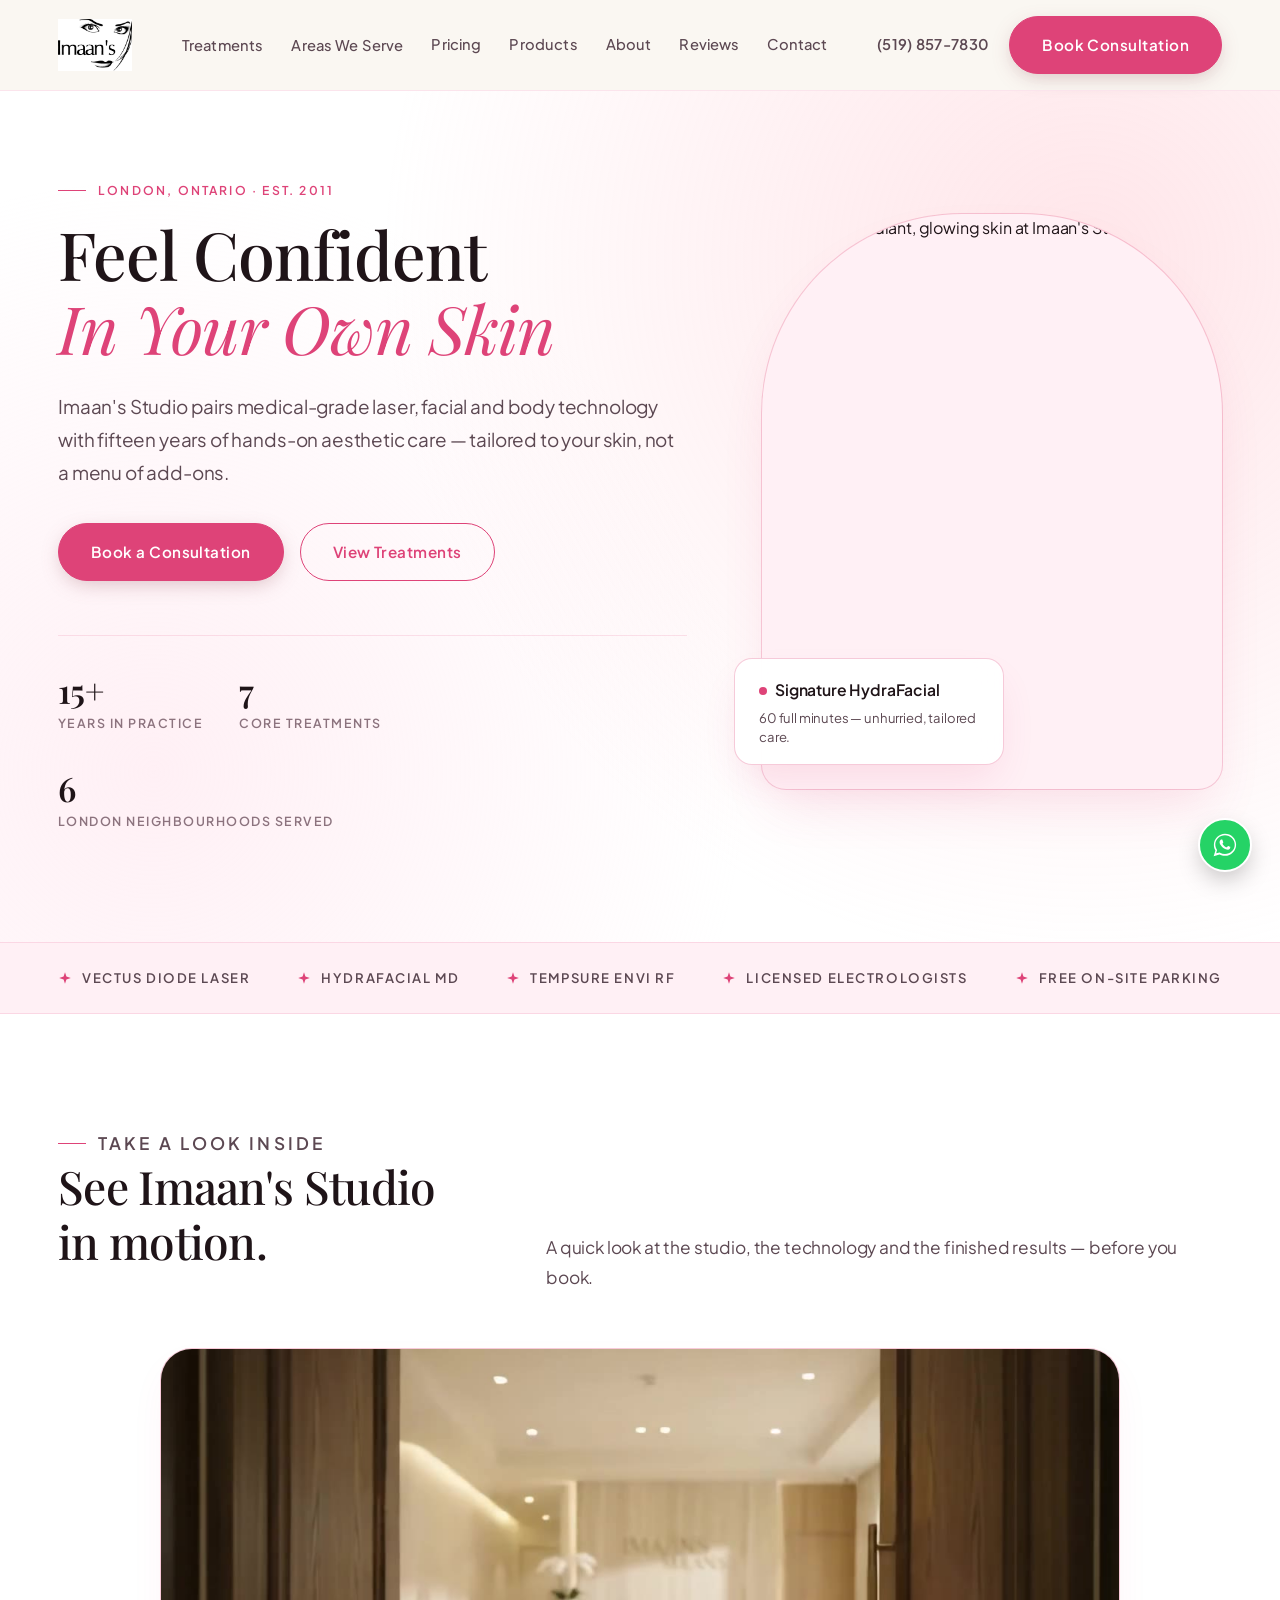
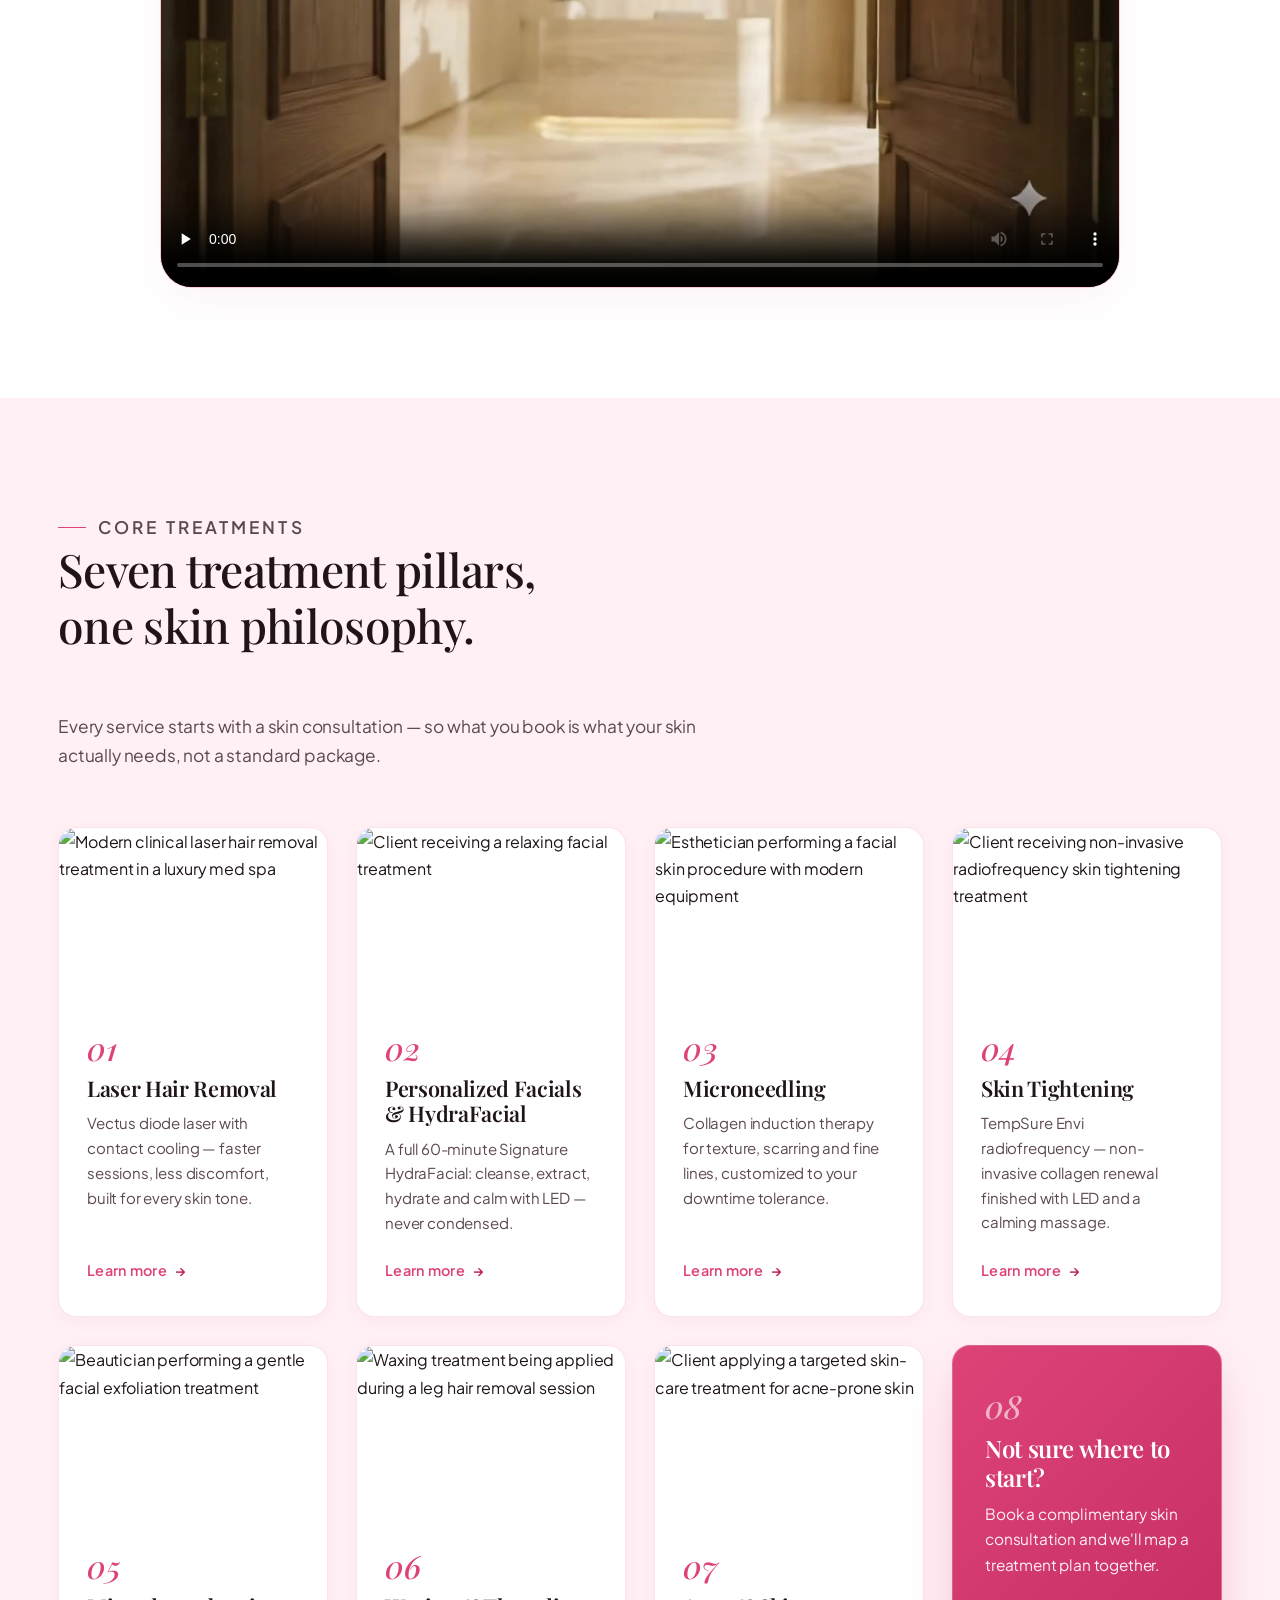
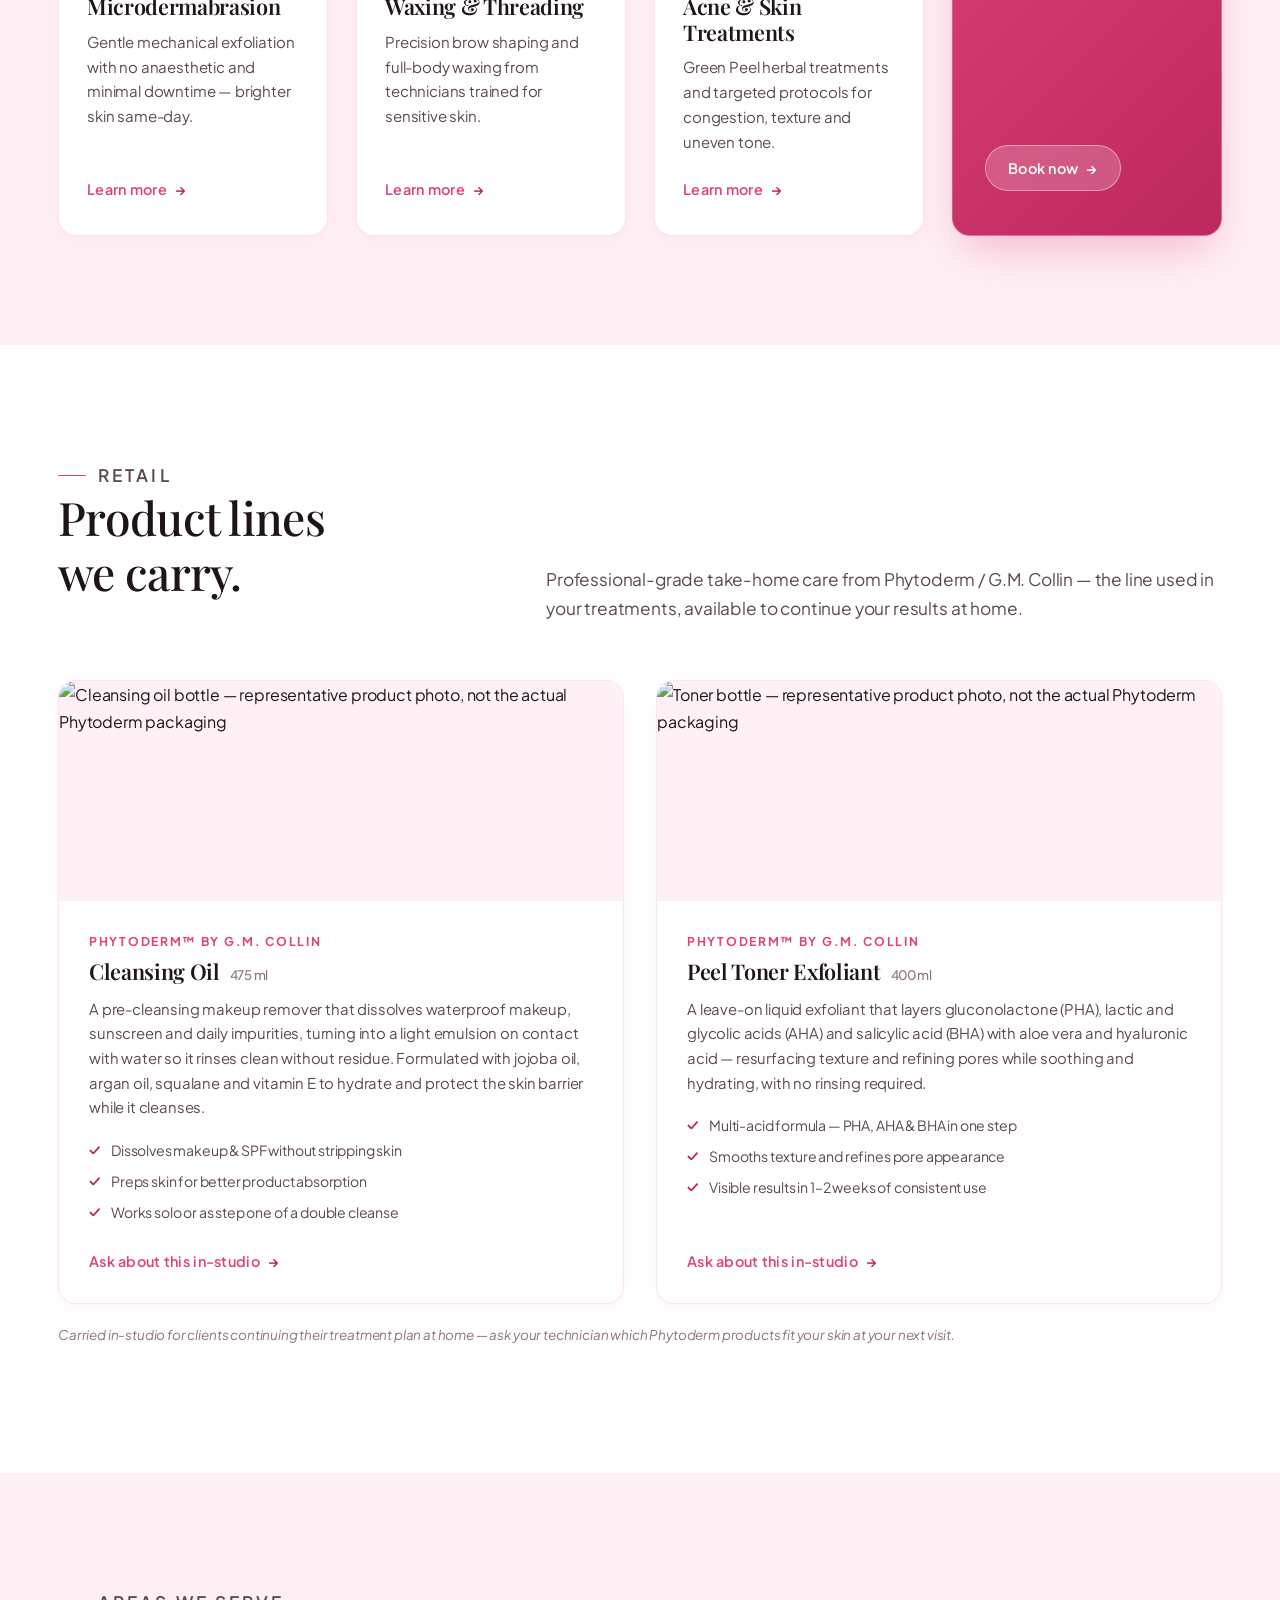
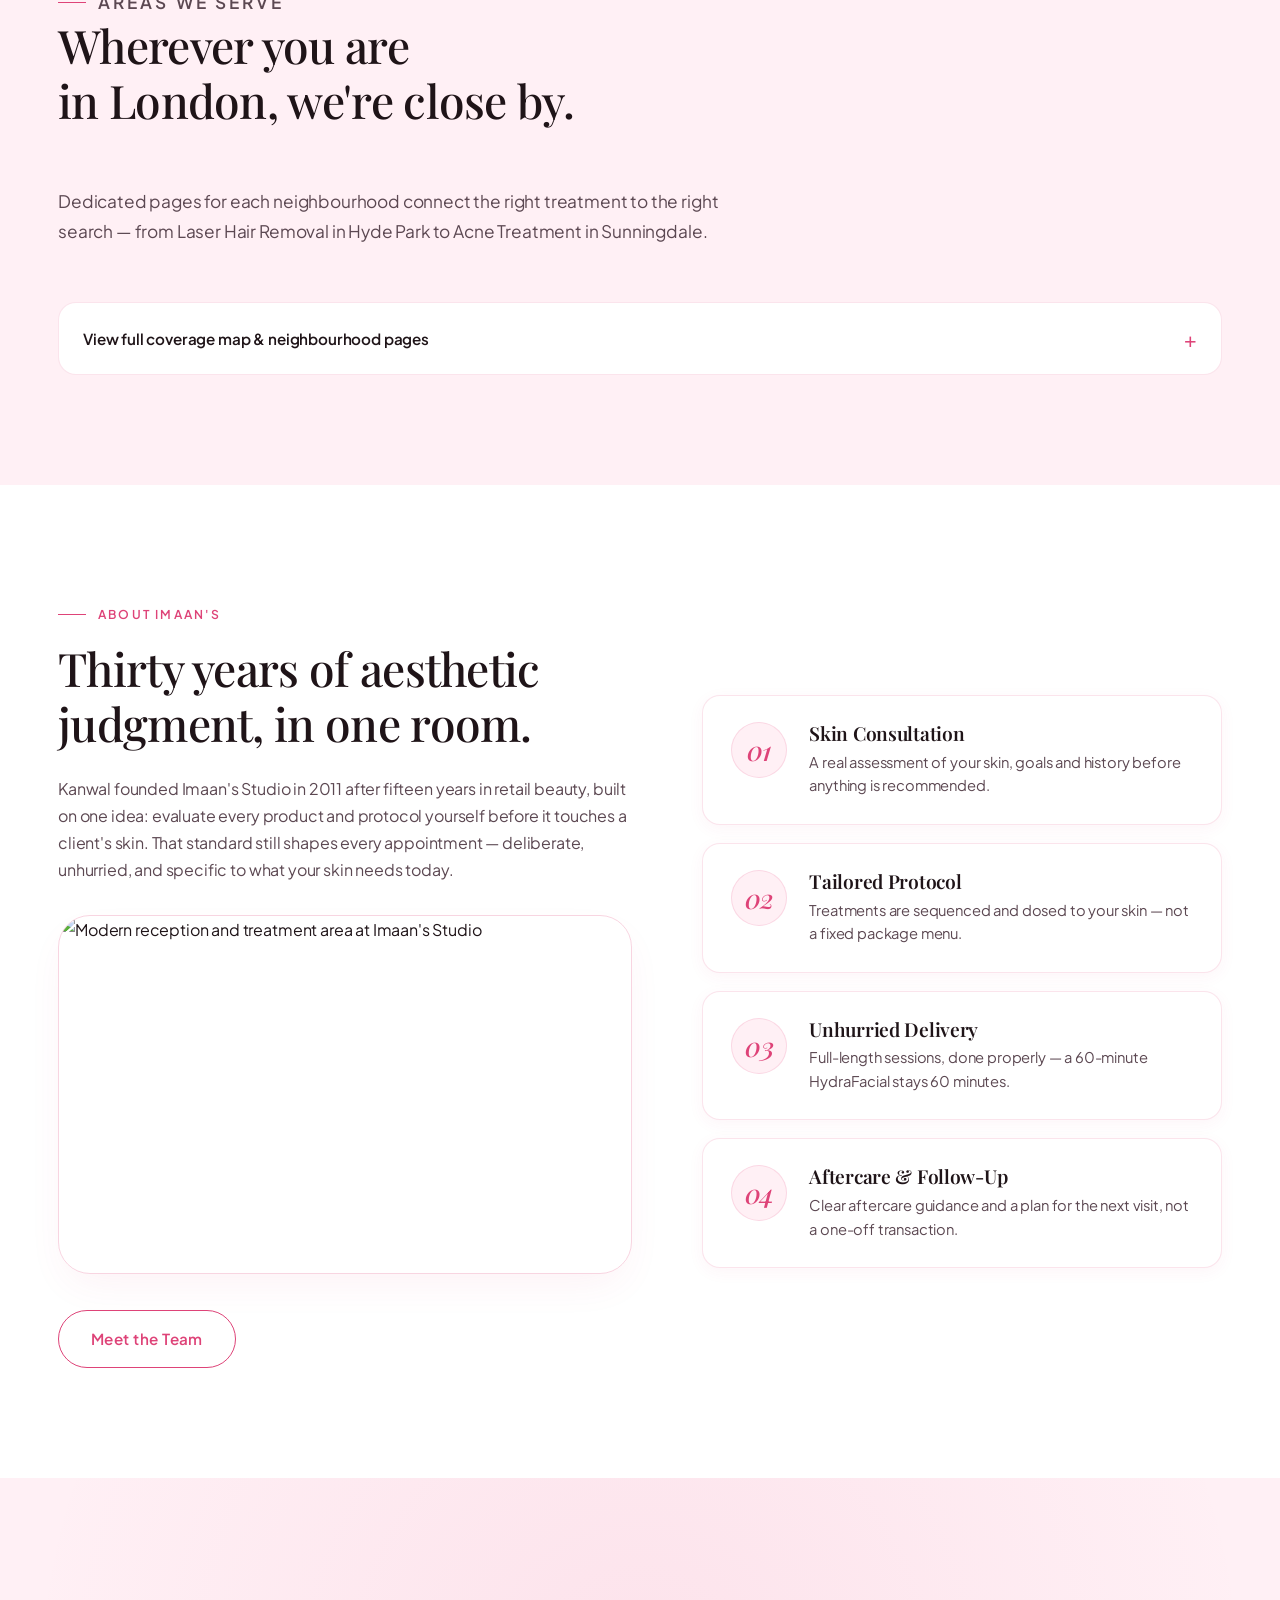
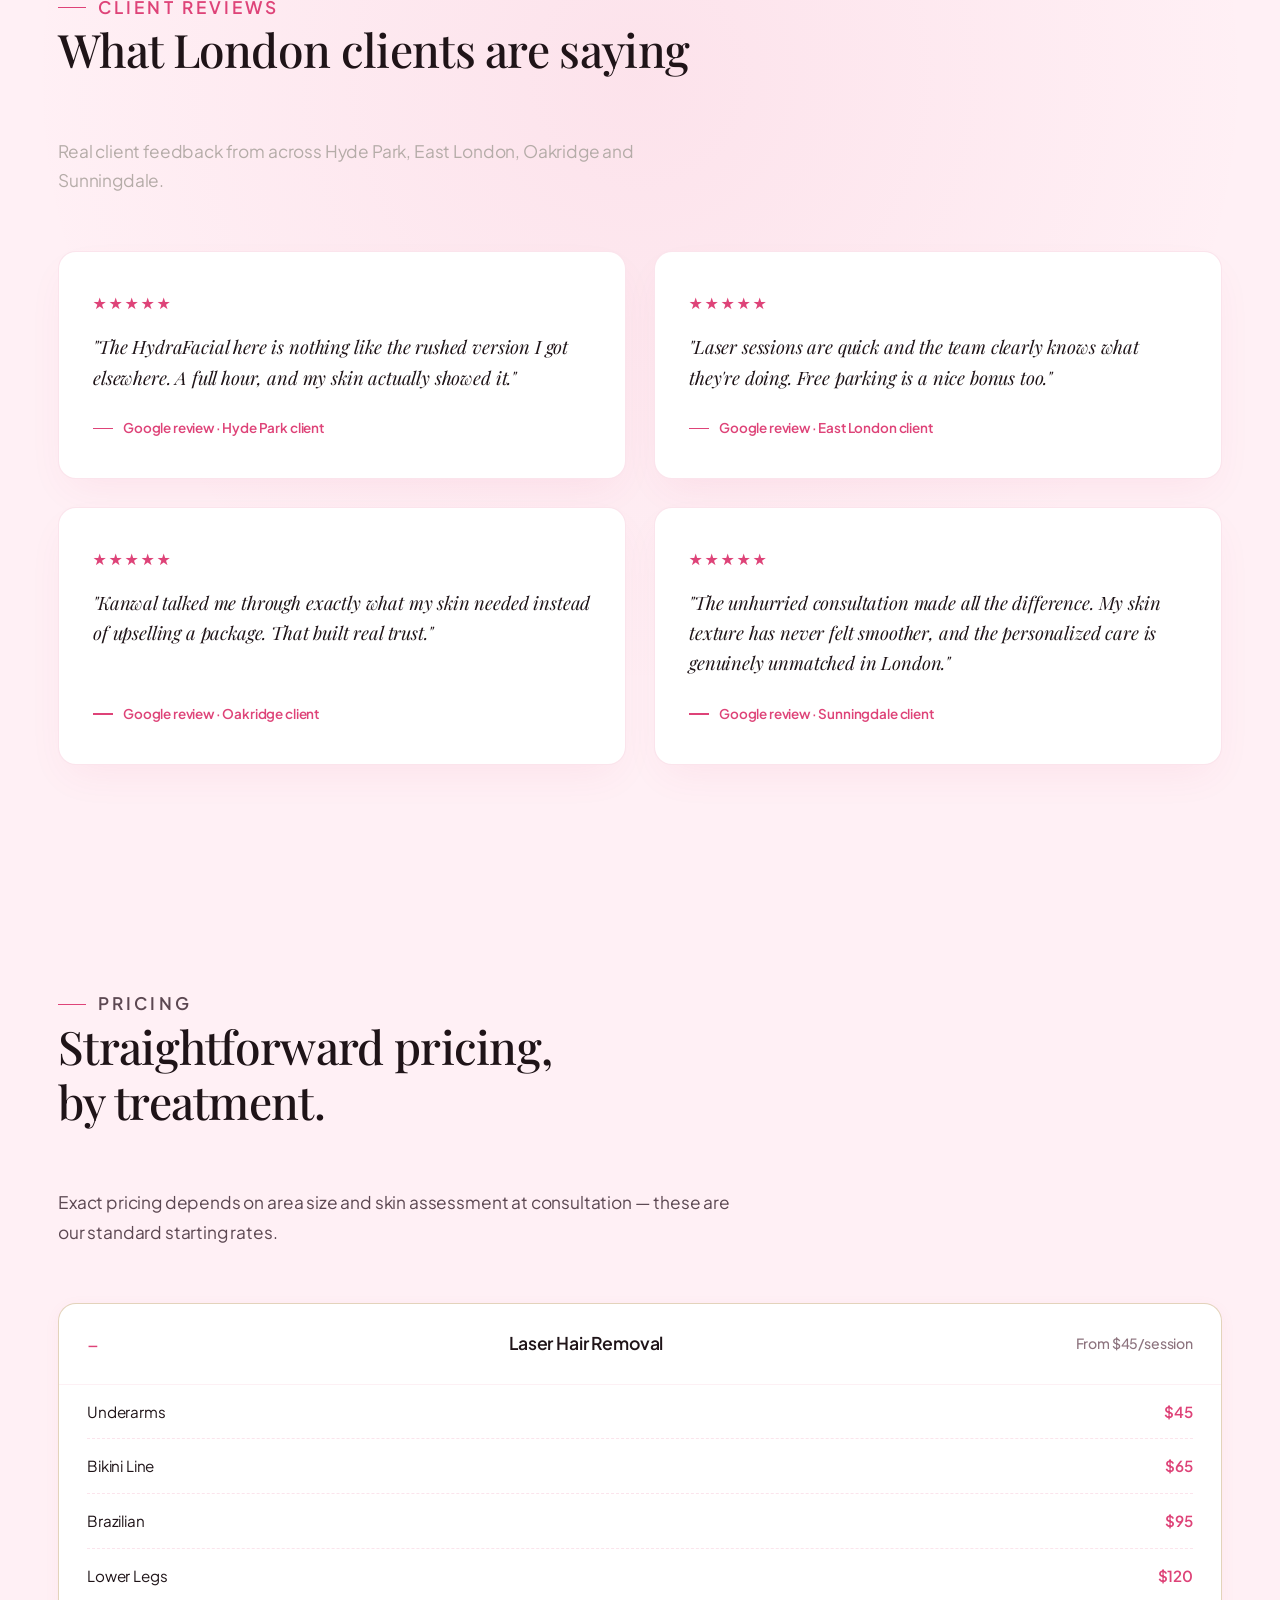
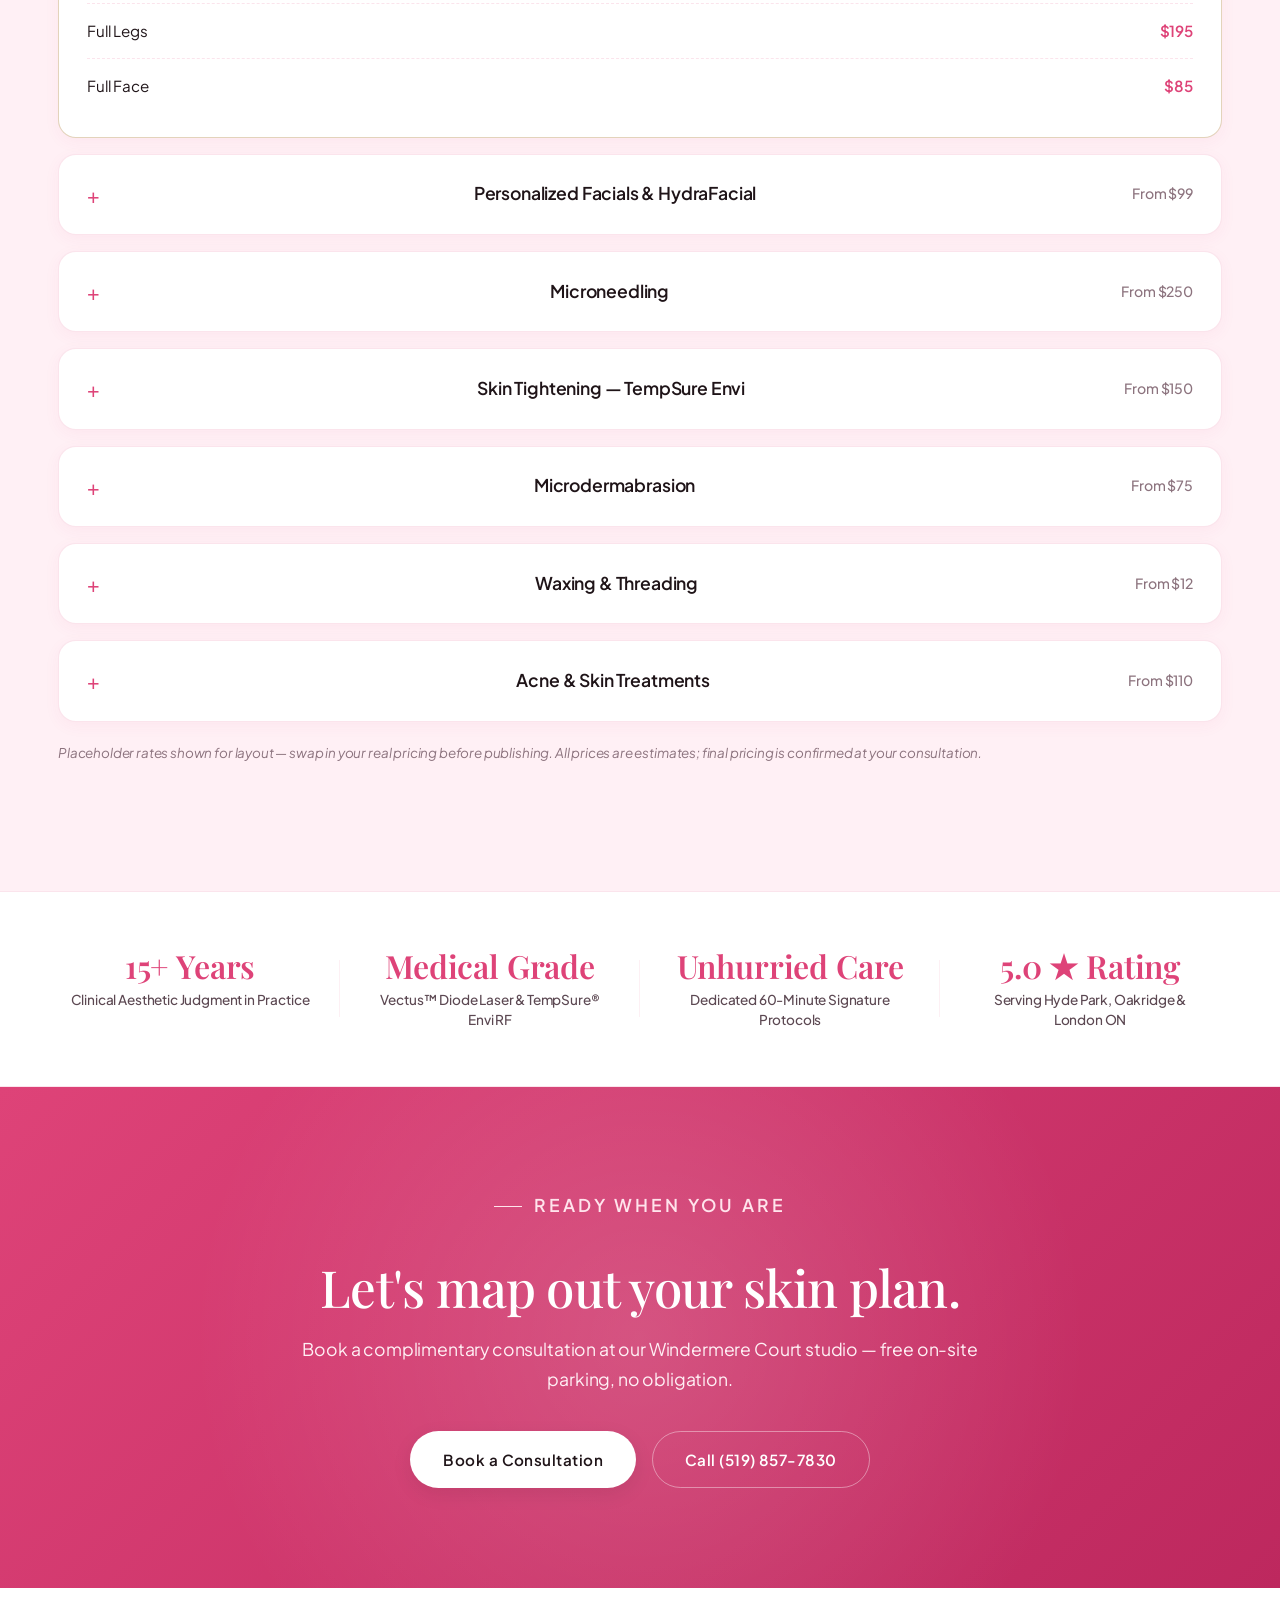
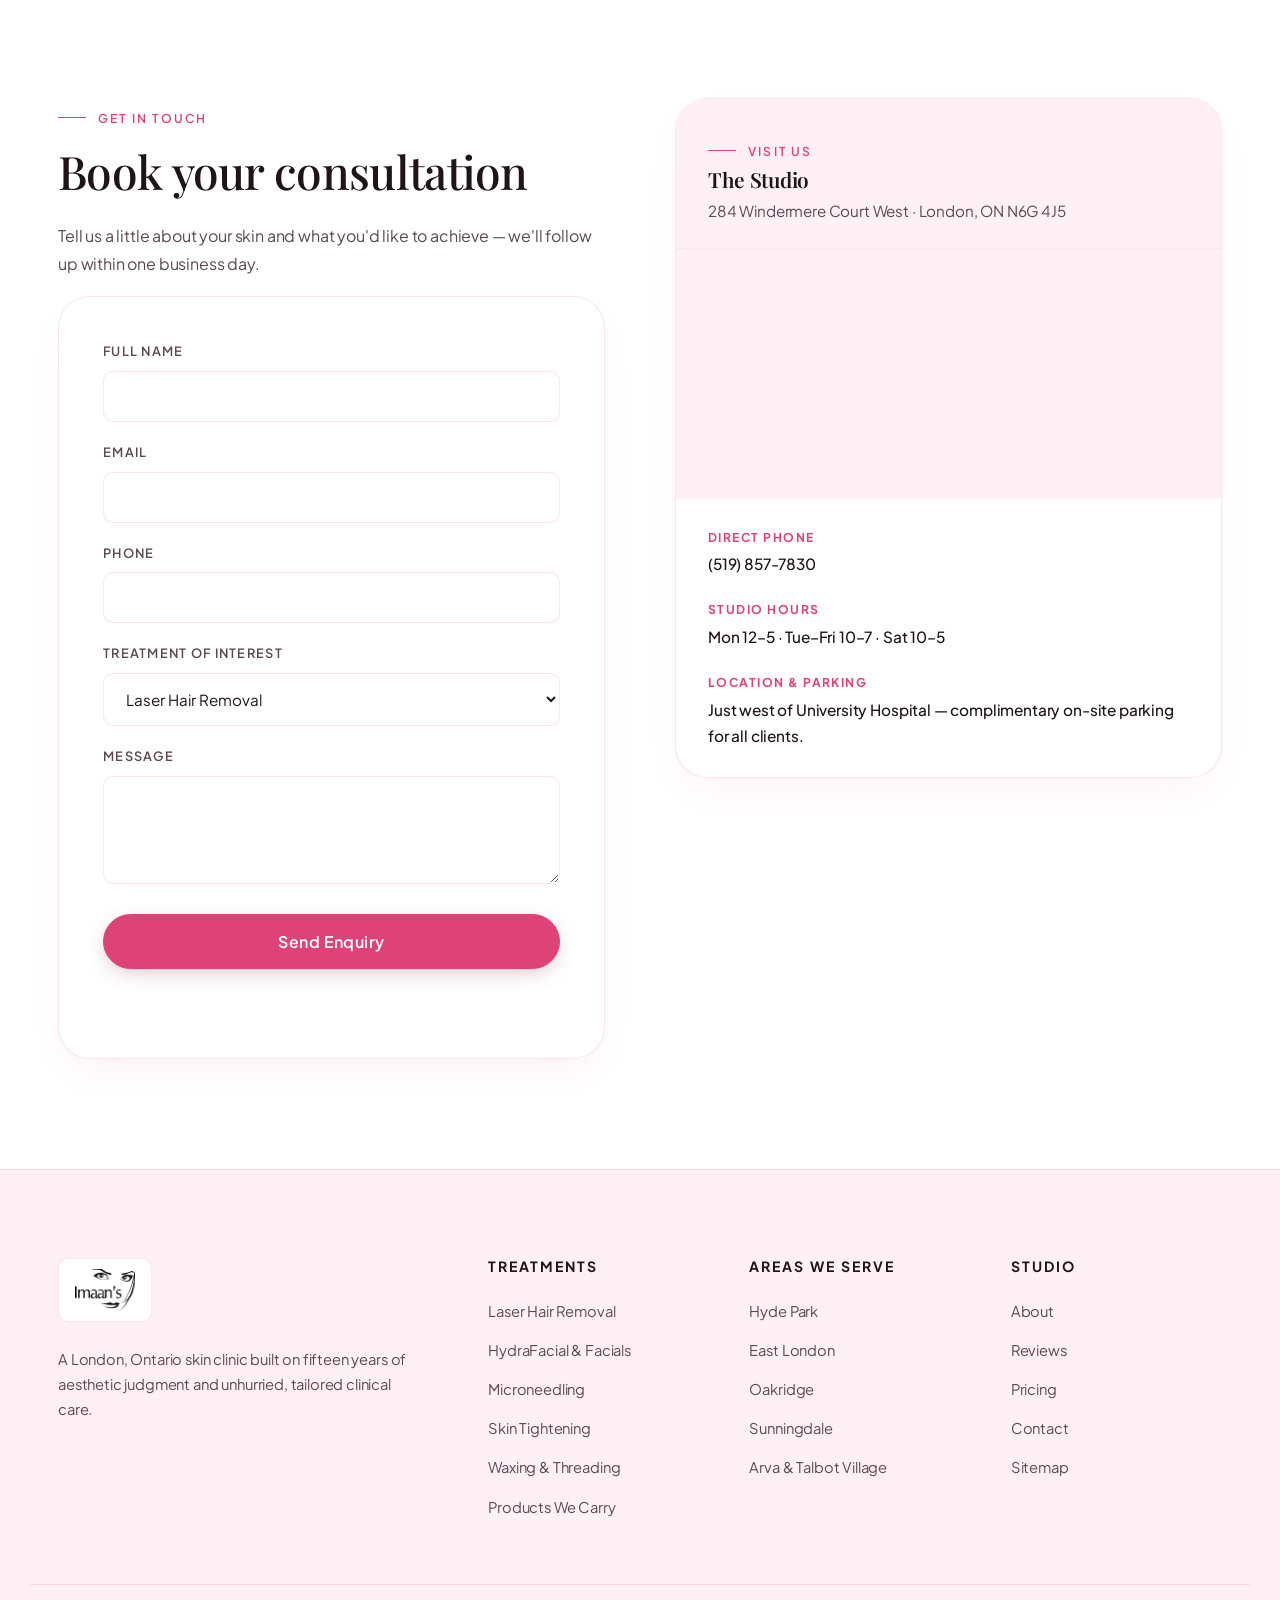
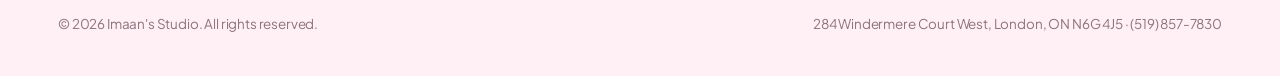
==== commit 4067315d: "first commit" ====
--- a/index.html
+++ b/index.html
@@ -70,9 +70,9 @@
           <a href="#services">Treatments</a>
           <div class="dropdown-panel">
             <a href="laser-hair-removal.html">Laser Hair Removal</a>
-            <a href="#services">Personalized Facials &amp; HydraFacial</a>
-            <a href="#services">Microneedling</a>
-            <a href="#services">Skin Tightening</a>
+            <a href="personalized-facials-hydrafacial.html">Personalized Facials &amp; HydraFacial</a>
+            <a href="microneedling.html">Microneedling</a>
+            <a href="skin-tightening.html">Skin Tightening</a>
             <a href="#services">Microdermabrasion</a>
             <a href="#services">Waxing &amp; Threading</a>
             <a href="#services">Acne &amp; Skin Treatments</a>
@@ -83,7 +83,7 @@
           <div class="dropdown-panel">
             <a href="laser-hair-removal-hyde-park.html">Laser Hair Removal — Hyde Park</a>
             <a href="#locations">Facial Treatments — East London</a>
-            <a href="#locations">Microneedling — Oakridge</a>
+            <a href="microneedling.html">Microneedling — Oakridge</a>
             <a href="#locations">Acne Treatment — Sunningdale</a>
             <a href="#locations">Skin Clinic — London, ON</a>
           </div>
@@ -95,7 +95,7 @@
         <a href="#contact">Contact</a>
       </nav>
       <div class="header-cta">
-        <a class="phone-link" href="tel:+15198577830" data-cta="header_phone" data-cta-location="header">(519)
+        <a class="phone-link" href="tel:+1 519-471-3815 " data-cta="header_phone" data-cta-location="header">(519)
           857-7830</a>
         <a class="btn btn-primary" href="#contact" data-cta="header_book" data-cta-location="header">Book
           Consultation</a>
@@ -140,14 +140,15 @@
           </div>
         </div>
         <div class="hero-visual" aria-hidden="true">
-          <div class="glow-ring"></div>
-          <div class="glow-orb">
-            <img src="https://images.pexels.com/photos/7031704/pexels-photo-7031704.jpeg?auto=compress&amp;cs=tinysrgb&amp;w=900"
-              alt="" class="hero-photo">
+          <div class="hero-halo"></div>
+          <div class="hero-image-frame">
+            <img
+              src="https://images.pexels.com/photos/7031704/pexels-photo-7031704.jpeg?auto=compress&amp;cs=tinysrgb&amp;w=900"
+              alt="Client with radiant, glowing skin at Imaan's Studio" class="hero-photo">
           </div>
           <div class="hero-card">
             <strong>Signature HydraFacial</strong>
-            <span>60 full minutes — never rushed to 30.</span>
+            <span>60 full minutes — unhurried, tailored care.</span>
           </div>
         </div>
       </div>
@@ -155,11 +156,36 @@
 
     <div class="trust-strip">
       <div class="container trust-row">
-        <span>Vectus Diode Laser</span>
-        <span>HydraFacial MD</span>
-        <span>TempSure Envi</span>
-        <span>Licensed Electrologists</span>
-        <span>Free On-Site Parking</span>
+        <div class="trust-item">
+          <svg viewBox="0 0 24 24">
+            <path d="M12 2L14.4 9.6L22 12L14.4 14.4L12 22L9.6 14.4L2 12L9.6 9.6L12 2Z" />
+          </svg>
+          <span>Vectus Diode Laser</span>
+        </div>
+        <div class="trust-item">
+          <svg viewBox="0 0 24 24">
+            <path d="M12 2L14.4 9.6L22 12L14.4 14.4L12 22L9.6 14.4L2 12L9.6 9.6L12 2Z" />
+          </svg>
+          <span>HydraFacial MD</span>
+        </div>
+        <div class="trust-item">
+          <svg viewBox="0 0 24 24">
+            <path d="M12 2L14.4 9.6L22 12L14.4 14.4L12 22L9.6 14.4L2 12L9.6 9.6L12 2Z" />
+          </svg>
+          <span>TempSure Envi RF</span>
+        </div>
+        <div class="trust-item">
+          <svg viewBox="0 0 24 24">
+            <path d="M12 2L14.4 9.6L22 12L14.4 14.4L12 22L9.6 14.4L2 12L9.6 9.6L12 2Z" />
+          </svg>
+          <span>Licensed Electrologists</span>
+        </div>
+        <div class="trust-item">
+          <svg viewBox="0 0 24 24">
+            <path d="M12 2L14.4 9.6L22 12L14.4 14.4L12 22L9.6 14.4L2 12L9.6 9.6L12 2Z" />
+          </svg>
+          <span>Free On-Site Parking</span>
+        </div>
       </div>
     </div>
 
@@ -199,8 +225,9 @@
         <div class="service-grid">
           <article class="service-card">
             <div class="service-photo">
-              <img src="https://images.pexels.com/photos/5619448/pexels-photo-5619448.jpeg?auto=compress&amp;cs=tinysrgb&amp;w=700"
-                alt="Technician performing laser hair removal treatment" loading="lazy">
+              <img
+                src="https://images.pexels.com/photos/3997993/pexels-photo-3997993.jpeg?auto=compress&amp;cs=tinysrgb&amp;w=700"
+                alt="Modern clinical laser hair removal treatment in a luxury med spa" loading="lazy">
             </div>
             <span class="service-num">01</span>
             <h3>Laser Hair Removal</h3>
@@ -210,39 +237,43 @@
           </article>
           <article class="service-card">
             <div class="service-photo">
-              <img src="https://images.pexels.com/photos/3985329/pexels-photo-3985329.jpeg?auto=compress&amp;cs=tinysrgb&amp;w=700"
+              <img
+                src="https://images.pexels.com/photos/3985329/pexels-photo-3985329.jpeg?auto=compress&amp;cs=tinysrgb&amp;w=700"
                 alt="Client receiving a relaxing facial treatment" loading="lazy">
             </div>
             <span class="service-num">02</span>
             <h3>Personalized Facials &amp; HydraFacial</h3>
             <p>A full 60-minute Signature HydraFacial: cleanse, extract, hydrate and calm with LED — never condensed.
             </p>
-            <a class="btn-ghost" href="#contact">Learn more</a>
+            <a class="btn-ghost" href="personalized-facials-hydrafacial.html">Learn more</a>
           </article>
           <article class="service-card">
             <div class="service-photo">
-              <img src="https://images.pexels.com/photos/5069612/pexels-photo-5069612.jpeg?auto=compress&amp;cs=tinysrgb&amp;w=700"
+              <img
+                src="https://images.pexels.com/photos/5069612/pexels-photo-5069612.jpeg?auto=compress&amp;cs=tinysrgb&amp;w=700"
                 alt="Esthetician performing a facial skin procedure with modern equipment" loading="lazy">
             </div>
             <span class="service-num">03</span>
             <h3>Microneedling</h3>
             <p>Collagen induction therapy for texture, scarring and fine lines, customized to your downtime tolerance.
             </p>
-            <a class="btn-ghost" href="#contact">Learn more</a>
+            <a class="btn-ghost" href="microneedling.html">Learn more</a>
           </article>
           <article class="service-card">
             <div class="service-photo">
-              <img src="https://images.pexels.com/photos/34297957/pexels-photo-34297957.jpeg?auto=compress&amp;cs=tinysrgb&amp;w=700"
-                alt="Professional cosmetic skin-tightening treatment in a clinic" loading="lazy">
+              <img
+                src="https://images.pexels.com/photos/3762879/pexels-photo-3762879.jpeg?auto=compress&amp;cs=tinysrgb&amp;w=700"
+                alt="Client receiving non-invasive radiofrequency skin tightening treatment" loading="lazy">
             </div>
             <span class="service-num">04</span>
             <h3>Skin Tightening</h3>
             <p>TempSure Envi radiofrequency — non-invasive collagen renewal finished with LED and a calming massage.</p>
-            <a class="btn-ghost" href="#contact">Learn more</a>
+            <a class="btn-ghost" href="skin-tightening.html">Learn more</a>
           </article>
           <article class="service-card">
             <div class="service-photo">
-              <img src="https://images.pexels.com/photos/12115040/pexels-photo-12115040.jpeg?auto=compress&amp;cs=tinysrgb&amp;w=700"
+              <img
+                src="https://images.pexels.com/photos/12115040/pexels-photo-12115040.jpeg?auto=compress&amp;cs=tinysrgb&amp;w=700"
                 alt="Beautician performing a gentle facial exfoliation treatment" loading="lazy">
             </div>
             <span class="service-num">05</span>
@@ -252,7 +283,8 @@
           </article>
           <article class="service-card">
             <div class="service-photo">
-              <img src="https://images.pexels.com/photos/6763618/pexels-photo-6763618.jpeg?auto=compress&amp;cs=tinysrgb&amp;w=700"
+              <img
+                src="https://images.pexels.com/photos/6763618/pexels-photo-6763618.jpeg?auto=compress&amp;cs=tinysrgb&amp;w=700"
                 alt="Waxing treatment being applied during a leg hair removal session" loading="lazy">
             </div>
             <span class="service-num">06</span>
@@ -262,7 +294,8 @@
           </article>
           <article class="service-card">
             <div class="service-photo">
-              <img src="https://images.pexels.com/photos/6925496/pexels-photo-6925496.jpeg?auto=compress&amp;cs=tinysrgb&amp;w=700"
+              <img
+                src="https://images.pexels.com/photos/6925496/pexels-photo-6925496.jpeg?auto=compress&amp;cs=tinysrgb&amp;w=700"
                 alt="Client applying a targeted skin-care treatment for acne-prone skin" loading="lazy">
             </div>
             <span class="service-num">07</span>
@@ -295,8 +328,10 @@
         <div class="product-grid product-grid-featured">
           <article class="product-card product-card-retail">
             <div class="product-photo">
-              <img src="https://images.pexels.com/photos/4735943/pexels-photo-4735943.jpeg?auto=compress&amp;cs=tinysrgb&amp;w=700"
-                alt="Cleansing oil bottle — representative product photo, not the actual Phytoderm packaging" loading="lazy">
+              <img
+                src="https://images.pexels.com/photos/4735943/pexels-photo-4735943.jpeg?auto=compress&amp;cs=tinysrgb&amp;w=700"
+                alt="Cleansing oil bottle — representative product photo, not the actual Phytoderm packaging"
+                loading="lazy">
             </div>
             <div class="product-body">
               <span class="product-brand">Phytoderm™ by G.M. Collin</span>
@@ -317,7 +352,8 @@
 
           <article class="product-card product-card-retail">
             <div class="product-photo">
-              <img src="https://images.pexels.com/photos/5797999/pexels-photo-5797999.jpeg?auto=compress&amp;cs=tinysrgb&amp;w=700"
+              <img
+                src="https://images.pexels.com/photos/5797999/pexels-photo-5797999.jpeg?auto=compress&amp;cs=tinysrgb&amp;w=700"
                 alt="Toner bottle — representative product photo, not the actual Phytoderm packaging" loading="lazy">
             </div>
             <div class="product-body">
@@ -354,80 +390,81 @@
         </div>
 
         <details class="locale-disclosure">
-        <summary class="locale-toggle">View full coverage map &amp; neighbourhood pages</summary>
-        <div class="locale-wrap">
-          <div class="locale-map">
-            <svg viewBox="0 0 420 380" role="img"
-              aria-label="Map of Imaan's Studio service areas across London, Ontario">
-              <line class="map-line" x1="210" y1="190" x2="90" y2="70"></line>
-              <line class="map-line" x1="210" y1="190" x2="230" y2="40"></line>
-              <line class="map-line" x1="210" y1="190" x2="350" y2="90"></line>
-              <line class="map-line" x1="210" y1="190" x2="60" y2="260"></line>
-              <line class="map-line" x1="210" y1="190" x2="330" y2="290"></line>
-              <line class="map-line" x1="210" y1="190" x2="200" y2="330"></line>
-
-              <g class="map-dot" data-area="Studio" tabindex="0">
-                <circle cx="210" cy="190" r="13"></circle>
-                <text x="210" y="215" text-anchor="middle" font-weight="700">STUDIO</text>
-              </g>
-              <g class="map-dot" data-area="Hyde Park" data-href="laser-hair-removal-hyde-park.html" tabindex="0">
-                <circle cx="90" cy="70" r="9"></circle>
-                <text x="90" y="52" text-anchor="middle">Hyde Park</text>
-              </g>
-              <g class="map-dot" data-area="Sunningdale" tabindex="0">
-                <circle cx="230" cy="40" r="9"></circle>
-                <text x="230" y="24" text-anchor="middle">Sunningdale</text>
-              </g>
-              <g class="map-dot" data-area="East London" tabindex="0">
-                <circle cx="350" cy="90" r="9"></circle>
-                <text x="350" y="74" text-anchor="middle">East London</text>
-              </g>
-              <g class="map-dot" data-area="Oakridge" tabindex="0">
-                <circle cx="60" cy="260" r="9"></circle>
-                <text x="60" y="282" text-anchor="middle">Oakridge</text>
-              </g>
-              <g class="map-dot" data-area="Talbot Village" tabindex="0">
-                <circle cx="330" cy="290" r="9"></circle>
-                <text x="330" y="312" text-anchor="middle">Talbot Village</text>
-              </g>
-              <g class="map-dot" data-area="Arva" tabindex="0">
-                <circle cx="200" cy="330" r="9"></circle>
-                <text x="200" y="352" text-anchor="middle">Arva</text>
-              </g>
-            </svg>
-          </div>
-
-          <div>
-            <div class="locale-list">
-              <div class="locale-row">
-                <div><span class="place">Hyde Park</span><br><span class="tag">Laser Hair Removal</span></div>
-                <a href="laser-hair-removal-hyde-park.html" data-cta="local_link" data-cta-location="locale_list">View
-                  page →</a>
+          <summary class="locale-toggle">View full coverage map &amp; neighbourhood pages</summary>
+          <div class="locale-wrap">
+            <div class="locale-map">
+              <svg viewBox="0 0 420 380" role="img"
+                aria-label="Map of Imaan's Studio service areas across London, Ontario">
+                <line class="map-line" x1="210" y1="190" x2="90" y2="70"></line>
+                <line class="map-line" x1="210" y1="190" x2="230" y2="40"></line>
+                <line class="map-line" x1="210" y1="190" x2="350" y2="90"></line>
+                <line class="map-line" x1="210" y1="190" x2="60" y2="260"></line>
+                <line class="map-line" x1="210" y1="190" x2="330" y2="290"></line>
+                <line class="map-line" x1="210" y1="190" x2="200" y2="330"></line>
+
+                <g class="map-dot" data-area="Studio" tabindex="0">
+                  <circle cx="210" cy="190" r="13"></circle>
+                  <text x="210" y="215" text-anchor="middle" font-weight="700">STUDIO</text>
+                </g>
+                <g class="map-dot" data-area="Hyde Park" data-href="laser-hair-removal-hyde-park.html" tabindex="0">
+                  <circle cx="90" cy="70" r="9"></circle>
+                  <text x="90" y="52" text-anchor="middle">Hyde Park</text>
+                </g>
+                <g class="map-dot" data-area="Sunningdale" tabindex="0">
+                  <circle cx="230" cy="40" r="9"></circle>
+                  <text x="230" y="24" text-anchor="middle">Sunningdale</text>
+                </g>
+                <g class="map-dot" data-area="East London" tabindex="0">
+                  <circle cx="350" cy="90" r="9"></circle>
+                  <text x="350" y="74" text-anchor="middle">East London</text>
+                </g>
+                <g class="map-dot" data-area="Oakridge" tabindex="0">
+                  <circle cx="60" cy="260" r="9"></circle>
+                  <text x="60" y="282" text-anchor="middle">Oakridge</text>
+                </g>
+                <g class="map-dot" data-area="Talbot Village" tabindex="0">
+                  <circle cx="330" cy="290" r="9"></circle>
+                  <text x="330" y="312" text-anchor="middle">Talbot Village</text>
+                </g>
+                <g class="map-dot" data-area="Arva" tabindex="0">
+                  <circle cx="200" cy="330" r="9"></circle>
+                  <text x="200" y="352" text-anchor="middle">Arva</text>
+                </g>
+              </svg>
+            </div>
+
+            <div>
+              <div class="locale-list">
+                <div class="locale-row">
+                  <div><span class="place">Hyde Park</span><br><span class="tag">Laser Hair Removal</span></div>
+                  <a href="laser-hair-removal-hyde-park.html" data-cta="local_link" data-cta-location="locale_list">View
+                    page →</a>
+                </div>
+                <div class="locale-row">
+                  <div><span class="place">East London</span><br><span class="tag">Facial Treatments</span></div>
+                  <a href="#contact" data-cta="local_link" data-cta-location="locale_list">View page →</a>
+                </div>
+                <div class="locale-row">
+                  <div><span class="place">Oakridge</span><br><span class="tag">Microneedling</span></div>
+                  <a href="#contact" data-cta="local_link" data-cta-location="locale_list">View page →</a>
+                </div>
+                <div class="locale-row">
+                  <div><span class="place">Sunningdale</span><br><span class="tag">Acne Treatment</span></div>
+                  <a href="#contact" data-cta="local_link" data-cta-location="locale_list">View page →</a>
+                </div>
+                <div class="locale-row">
+                  <div><span class="place">Arva &amp; Talbot Village</span><br><span class="tag">Skin
+                      Consultations</span>
+                  </div>
+                  <a href="#contact" data-cta="local_link" data-cta-location="locale_list">View page →</a>
+                </div>
               </div>
-              <div class="locale-row">
-                <div><span class="place">East London</span><br><span class="tag">Facial Treatments</span></div>
-                <a href="#contact" data-cta="local_link" data-cta-location="locale_list">View page →</a>
+              <div class="locale-stats">
+                <div><strong>7</strong><span>Primary Service Pages</span></div>
+                <div><strong>35+</strong><span>Local Landing Pages</span></div>
               </div>
-              <div class="locale-row">
-                <div><span class="place">Oakridge</span><br><span class="tag">Microneedling</span></div>
-                <a href="#contact" data-cta="local_link" data-cta-location="locale_list">View page →</a>
-              </div>
-              <div class="locale-row">
-                <div><span class="place">Sunningdale</span><br><span class="tag">Acne Treatment</span></div>
-                <a href="#contact" data-cta="local_link" data-cta-location="locale_list">View page →</a>
-              </div>
-              <div class="locale-row">
-                <div><span class="place">Arva &amp; Talbot Village</span><br><span class="tag">Skin Consultations</span>
-                </div>
-                <a href="#contact" data-cta="local_link" data-cta-location="locale_list">View page →</a>
-              </div>
-            </div>
-            <div class="locale-stats">
-              <div><strong>7</strong><span>Primary Service Pages</span></div>
-              <div><strong>35+</strong><span>Local Landing Pages</span></div>
-            </div>
-          </div>
-        </div>
+            </div>
+          </div>
         </details>
       </div>
     </section>
@@ -442,7 +479,8 @@
             every product and protocol yourself before it touches a client's skin. That standard still shapes every
             appointment — deliberate, unhurried, and specific to what your skin needs today.</p>
           <div class="about-photo">
-            <img src="https://images.pexels.com/photos/13068359/pexels-photo-13068359.jpeg?auto=compress&amp;cs=tinysrgb&amp;w=900"
+            <img
+              src="https://images.pexels.com/photos/13068359/pexels-photo-13068359.jpeg?auto=compress&amp;cs=tinysrgb&amp;w=900"
               alt="Modern reception and treatment area at Imaan's Studio" loading="lazy">
           </div>
           <a class="btn btn-outline" href="#contact" data-cta="about_book" data-cta-location="about">Meet the Team</a>
@@ -488,22 +526,33 @@
             <p class="eyebrow">Client Reviews</p>
             <h2>What London clients are saying</h2>
           </div>
+          <p style="color: #B5ACA8;">Real client feedback from across Hyde Park, East London, Oakridge and Sunningdale.
+          </p>
         </div>
         <div class="testi-grid">
           <div class="testi-card">
+            <div class="testi-stars">★★★★★</div>
             <p>"The HydraFacial here is nothing like the rushed version I got elsewhere. A full hour, and my skin
               actually showed it."</p>
-            <div class="who">— Google review, Hyde Park client</div>
+            <div class="who">Google review · Hyde Park client</div>
           </div>
           <div class="testi-card">
+            <div class="testi-stars">★★★★★</div>
             <p>"Laser sessions are quick and the team clearly knows what they're doing. Free parking is a nice bonus
               too."</p>
-            <div class="who">— Google review, East London client</div>
+            <div class="who">Google review · East London client</div>
           </div>
           <div class="testi-card">
+            <div class="testi-stars">★★★★★</div>
             <p>"Kanwal talked me through exactly what my skin needed instead of upselling a package. That built real
               trust."</p>
-            <div class="who">— Google review, Oakridge client</div>
+            <div class="who">Google review · Oakridge client</div>
+          </div>
+          <div class="testi-card">
+            <div class="testi-stars">★★★★★</div>
+            <p>"The unhurried consultation made all the difference. My skin texture has never felt smoother, and the
+              personalized care is genuinely unmatched in London."</p>
+            <div class="who">Google review · Sunningdale client</div>
           </div>
         </div>
       </div>
@@ -590,12 +639,26 @@
       </div>
     </section>
 
-    <!-- ANALYTICS / CONVERSION BAND (nods to the tracking plan) -->
-    <div class="metrics-band">
-      <div><strong>GTM + GA4</strong><span>Full analytics stack wired site-wide</span></div>
-      <div><strong>CTA / Call</strong><span>Every button &amp; phone link tracked</span></div>
-      <div><strong>Form Events</strong><span>Enquiry submissions logged to dataLayer</span></div>
-      <div><strong>Scroll Depth</strong><span>Journey milestones at 25/50/75/90%</span></div>
+    <!-- CLIENT EXCELLENCE & TRUST BAND -->
+    <div class="excellence-band">
+      <div class="container excellence-grid">
+        <div class="excellence-item">
+          <strong>15+ Years</strong>
+          <span>Clinical Aesthetic Judgment in Practice</span>
+        </div>
+        <div class="excellence-item">
+          <strong>Medical Grade</strong>
+          <span>Vectus™ Diode Laser &amp; TempSure® Envi RF</span>
+        </div>
+        <div class="excellence-item">
+          <strong>Unhurried Care</strong>
+          <span>Dedicated 60-Minute Signature Protocols</span>
+        </div>
+        <div class="excellence-item">
+          <strong>5.0 ★ Rating</strong>
+          <span>Serving Hyde Park, Oakridge &amp; London ON</span>
+        </div>
+      </div>
     </div>
 
     <!-- CTA -->
@@ -648,49 +711,33 @@
           </form>
         </div>
         <div>
-          <div class="info-box">
-
-            <h4>Visit the Studio</h4>
-            <div class="map-embed" aria-label="Google Maps location of Imaan's Studio">
-
-            </div>
-            <p style="color:var(--ink);margin-bottom:4px;">284 Windermere Court West<br>London, ON N6G 4J5</p>
-            <p style="margin-bottom:0;">Just west of University Hospital — free on-site parking.</p>
-          </div>
-          <div class="map-card">
-            <div class="map-card-header">
-              <div>
-                <span class="map-label">FIND US</span>
-                <h4>Visit the Studio</h4>
-              </div>
-
-              <a class="map-directions"
-                href="https://www.google.com/maps/dir/?api=1&destination=284%20Windermere%20Court%20West%2C%20London%2C%20ON%20N6G%204J5"
-                target="_blank" rel="noopener noreferrer">
-                Get directions <span>↗</span>
-              </a>
-            </div>
-
-            <div class="map-frame">
+          <div class="studio-details-card">
+            <div class="studio-details-head">
+              <span class="eyebrow" style="margin-bottom:6px;">Visit Us</span>
+              <h4>The Studio</h4>
+              <p>284 Windermere Court West · London, ON N6G 4J5</p>
+            </div>
+            <div class="studio-map-frame">
               <iframe
-                src="https://www.google.com/maps?q=284%20Windermere%20Court%20West%2C%20London%2C%20ON%20N6G%204J5&output=embed"
+                src="https://www.google.com/maps?q=284%20Windermere%20Court%20West%2C%20London%2C%20ON%20N6G%204J5&amp;output=embed"
                 loading="lazy" allowfullscreen referrerpolicy="no-referrer-when-downgrade"
                 title="Imaan's Studio location on Google Maps">
               </iframe>
             </div>
-          </div>
-          <div class="contact-info-list">
-            <div>
-              <div class="lbl">Phone</div><a href="tel:+15198577830" data-cta="sidebar_phone"
-                data-cta-location="contact_sidebar">(519) 857-7830</a>
-            </div>
-            <div>
-              <div class="lbl">Hours</div>
-              <p style="margin:0;">Mon 12–5 · Tue–Fri 10–7 · Sat 10–5</p>
-            </div>
-            <div>
-              <div class="lbl">Service Area</div>
-              <p style="margin:0;">London ON — East London, Oakridge, Hyde Park, Sunningdale, Arva, Talbot Village</p>
+            <div class="studio-info-list">
+              <div class="studio-info-item">
+                <span class="lbl">Direct Phone</span>
+                <a href="tel:+15198577830" data-cta="sidebar_phone" data-cta-location="contact_sidebar">(519)
+                  857-7830</a>
+              </div>
+              <div class="studio-info-item">
+                <span class="lbl">Studio Hours</span>
+                <p>Mon 12–5 · Tue–Fri 10–7 · Sat 10–5</p>
+              </div>
+              <div class="studio-info-item">
+                <span class="lbl">Location &amp; Parking</span>
+                <p>Just west of University Hospital — complimentary on-site parking for all clients.</p>
+              </div>
             </div>
           </div>
         </div>
@@ -701,36 +748,43 @@
 
   <footer class="site-footer">
     <div class="container footer-grid">
-      <div>
+      <div class="footer-brand">
         <div class="footer-logo">
           <img src="LOGO.jpg" alt="Imaan's Studio" class="footer-logo-img">
         </div>
-        <p style="max-width:32ch;">A London, Ontario skin clinic built on fifteen years of aesthetic judgment and
-          unhurried, tailored care.</p>
-      </div>
-      <div>
+        <p>A London, Ontario skin clinic built on fifteen years of aesthetic judgment and unhurried, tailored clinical
+          care.</p>
+      </div>
+      <div class="footer-column">
         <h4>Treatments</h4>
-        <a href="laser-hair-removal.html">Laser Hair Removal</a>
-        <a href="#services">HydraFacial &amp; Facials</a>
-        <a href="#services">Microneedling</a>
-        <a href="#services">Skin Tightening</a>
-        <a href="#services">Waxing &amp; Threading</a>
-        <a href="#products">Products We Carry</a>
-      </div>
-      <div>
+        <ul class="footer-links">
+          <li><a href="laser-hair-removal.html">Laser Hair Removal</a></li>
+          <li><a href="personalized-facials-hydrafacial.html">HydraFacial &amp; Facials</a></li>
+          <li><a href="microneedling.html">Microneedling</a></li>
+          <li><a href="skin-tightening.html">Skin Tightening</a></li>
+          <li><a href="#services">Waxing &amp; Threading</a></li>
+          <li><a href="#products">Products We Carry</a></li>
+        </ul>
+      </div>
+      <div class="footer-column">
         <h4>Areas We Serve</h4>
-        <a href="laser-hair-removal-hyde-park.html">Hyde Park</a>
-        <a href="#locations">East London</a>
-        <a href="#locations">Oakridge</a>
-        <a href="#locations">Sunningdale</a>
-        <a href="#locations">Arva &amp; Talbot Village</a>
-      </div>
-      <div>
+        <ul class="footer-links">
+          <li><a href="laser-hair-removal-hyde-park.html">Hyde Park</a></li>
+          <li><a href="#locations">East London</a></li>
+          <li><a href="#locations">Oakridge</a></li>
+          <li><a href="#locations">Sunningdale</a></li>
+          <li><a href="#locations">Arva &amp; Talbot Village</a></li>
+        </ul>
+      </div>
+      <div class="footer-column">
         <h4>Studio</h4>
-        <a href="#about">About</a>
-        <a href="#reviews">Reviews</a>
-        <a href="#contact">Contact</a>
-        <a href="sitemap.xml">Sitemap</a>
+        <ul class="footer-links">
+          <li><a href="#about">About</a></li>
+          <li><a href="#reviews">Reviews</a></li>
+          <li><a href="#pricing">Pricing</a></li>
+          <li><a href="#contact">Contact</a></li>
+          <li><a href="sitemap.xml">Sitemap</a></li>
+        </ul>
       </div>
     </div>
     <div class="container footer-bottom">
--- a/styles.css
+++ b/styles.css
@@ -1,31 +1,57 @@
 /* ===================================================================
-   IMAAN'S STUDIO — redesign
-   Palette:  Strong Pink & White Theme
-=================================================================== */
-
-@import url('https://fonts.googleapis.com/css2?family=Outfit:wght@300;400;500;600;700&family=Playfair+Display:ital,wght@0,400;0,600;0,700;1,400;1,600&display=swap');
+   IMAAN'S STUDIO — Quiet Luxury & Clinical Excellence Redesign
+   Palette: Alabaster Silk, Warm Cashmere, Rose Mauve & Champagne Gold
+   Typography: Playfair Display & Outfit / Plus Jakarta Sans
+   =================================================================== */
+
+@import url('https://fonts.googleapis.com/css2?family=Outfit:wght@300;400;500;600;700&family=Playfair+Display:ital,wght@0,400;0,500;0,600;0,700;1,400;1,600&family=Plus+Jakarta+Sans:wght@300;400;500;600;700&display=swap');
 
 :root {
-  --cream: #FFFFFF;
-  --cream-2: #FFF5F8;
-  /* Light pinkish white */
-  --ink: #1a1517;
-  /* Very dark pink/black */
-  --ink-soft: #6b5a61;
-  /* Soft grayish pink */
-  --rosewood: #FF1493;
-  /* DeepPink (Strong Pink) */
-  --rosewood-d: #D8117A;
-  /* Darker Strong Pink */
-  --gold: #FF69B4;
-  /* Hot Pink */
-  --sage: #FFE4E1;
-  --blush: #FFB6C1;
-  --line: rgba(255, 20, 147, 0.1);
-  --radius: 16px;
-  --max: 1200px;
-  --shadow: 0 20px 40px -15px rgba(255, 20, 147, 0.12);
-  --shadow-hover: 0 25px 50px -12px rgba(255, 20, 147, 0.25);
+  /* Surface & Background Tones: White & Pink */
+  --cream: #FFFFFF;          /* Crisp Pure White */
+  --cream-pure: #FFFFFF;     /* Pure Crisp White */
+  --cream-2: #FFF0F5;        /* Soft Luxury Petal Pink */
+  --cream-3: #FDE2EB;        /* Soft Rose Quartz */
+  
+  /* Deep Ink & Typography */
+  --ink: #1F1418;            /* Velvet Deep Plum Charcoal */
+  --ink-soft: #5C4852;       /* Soft Mauve Charcoal */
+  --ink-light: #8C737E;      /* Muted Rose Grey */
+  --dark-bg: #FFF0F5;        /* Soft Petal Pink Lounge */
+  --dark-card: #FFFFFF;      /* Clean White Card */
+  --dark-card-border: rgba(222, 67, 120, 0.16);
+
+  /* Signature Luxury Pink Accents */
+  --rosewood: #DE4378;        /* Radiant Luxury Rose Pink */
+  --rosewood-d: #BD285E;      /* Deep Peony / Royal Velvet Pink */
+  --rosewood-light: #FFF3F7;  /* Ultra-light Petal Silk */
+  --rosewood-glow: rgba(222, 67, 120, 0.2);
+
+  /* Secondary Rose & Gold Accents */
+  --gold: #DE4378;           /* Rose Gold / Pink */
+  --gold-d: #BD285E;         /* Rich Peony Pink */
+  --gold-light: #FFF0F5;     /* Soft Petal Pink Mist */
+  --gold-glow: rgba(222, 67, 120, 0.15);
+
+  /* Soft Pink Neutrals */
+  --sage: #FFF0F5;           /* Soft Petal Silk */
+  --blush: #FFB8CB;          /* Delicate Rose Petal */
+  --line: rgba(222, 67, 120, 0.14);
+  --line-light: rgba(222, 67, 120, 0.08);
+  --line-gold: rgba(222, 67, 120, 0.22);
+
+  /* Geometry & Elevation */
+  --radius-sm: 10px;
+  --radius: 18px;
+  --radius-lg: 32px;
+  --radius-pill: 9999px;
+  --max: 1220px;
+
+  /* Shadows with delicate soft rose ambient diffuse */
+  --shadow-sm: 0 4px 16px rgba(222, 67, 120, 0.05);
+  --shadow: 0 16px 40px -10px rgba(222, 67, 120, 0.08);
+  --shadow-hover: 0 24px 50px -12px rgba(222, 67, 120, 0.18);
+  --shadow-dark: 0 20px 45px -10px rgba(222, 67, 120, 0.15);
 }
 
 *,
@@ -36,19 +62,19 @@
 
 html {
   scroll-behavior: smooth;
+  font-size: 16px;
 }
 
 @media (prefers-reduced-motion: reduce) {
   html {
     scroll-behavior: auto;
   }
-
   *,
   *::before,
   *::after {
-    animation-duration: .001ms !important;
+    animation-duration: 0.001ms !important;
     animation-iteration-count: 1 !important;
-    transition-duration: .001ms !important;
+    transition-duration: 0.001ms !important;
     scroll-behavior: auto !important;
   }
 }
@@ -57,57 +83,66 @@
   margin: 0;
   background: var(--cream);
   color: var(--ink);
-  font-family: 'Outfit', sans-serif;
-  font-size: 16px;
-  line-height: 1.6;
+  font-family: 'Plus Jakarta Sans', 'Outfit', sans-serif;
+  font-size: 1rem;
+  line-height: 1.7;
+  font-weight: 400;
   -webkit-font-smoothing: antialiased;
+  -moz-osx-font-smoothing: grayscale;
   overflow-x: hidden;
-  /* Fix overlap/overflow issues */
-}
-
-h1,
-h2,
-h3,
-h4 {
+  letter-spacing: -0.01em;
+}
+
+/* ---------- Typography ---------- */
+h1, h2, h3, h4 {
   font-family: 'Playfair Display', serif;
   font-weight: 600;
-  line-height: 1.1;
-  margin: 0 0 .4em;
-  letter-spacing: -.01em;
-  color: var(--ink);
-  word-wrap: break-word;
+  line-height: 1.18;
+  margin: 0 0 0.5em;
+  letter-spacing: -0.015em;
+  color: var(--ink);
 }
 
 h1 {
-  font-size: clamp(2.5rem, 5vw, 4.8rem);
+  font-size: clamp(2.6rem, 5.2vw, 4.4rem);
+  font-weight: 500;
+  line-height: 1.12;
 }
 
 h2 {
-  font-size: clamp(2rem, 3.5vw, 3rem);
+  font-size: clamp(2rem, 3.6vw, 3rem);
+  font-weight: 500;
+  line-height: 1.2;
 }
 
 h3 {
-  font-size: 1.4rem;
+  font-size: 1.45rem;
+  font-weight: 600;
+}
+
+h4 {
+  font-size: 1.15rem;
   font-weight: 600;
 }
 
 em,
 .italic {
+  font-family: 'Playfair Display', serif;
   font-style: italic;
   font-weight: 400;
   color: var(--rosewood);
 }
 
 p {
-  margin: 0 0 1em;
+  margin: 0 0 1.2em;
   color: var(--ink-soft);
-  word-wrap: break-word;
+  font-weight: 400;
 }
 
 a {
   color: inherit;
   text-decoration: none;
-  transition: color 0.3s ease;
+  transition: all 0.25s ease;
 }
 
 img {
@@ -131,39 +166,38 @@
   width: 100%;
   max-width: var(--max);
   margin: 0 auto;
-  padding: 0 24px;
+  padding: 0 28px;
 }
 
 .eyebrow {
   display: inline-flex;
   align-items: center;
-  gap: 10px;
-  font-size: .75rem;
-  letter-spacing: .15em;
+  gap: 12px;
+  font-size: 0.76rem;
+  letter-spacing: 0.18em;
   text-transform: uppercase;
   color: var(--rosewood);
   font-weight: 600;
   margin-bottom: 16px;
-  font-family: 'Outfit', sans-serif;
+  font-family: 'Plus Jakarta Sans', sans-serif;
 }
 
 .eyebrow::before {
   content: '';
-  width: 24px;
-  height: 2px;
-  background: var(--rosewood);
+  width: 28px;
+  height: 1px;
+  background: var(--gold);
   display: inline-block;
-  border-radius: 2px;
 }
 
 section {
-  padding: 100px 0;
+  padding: 110px 0;
   position: relative;
 }
 
-@media (max-width:768px) {
+@media (max-width: 768px) {
   section {
-    padding: 60px 0;
+    padding: 72px 0;
   }
 }
 
@@ -181,76 +215,88 @@
   outline-offset: 3px;
 }
 
-/* ---------- Buttons ---------- */
+/* ---------- Buttons & CTAs ---------- */
 .btn {
   display: inline-flex;
   align-items: center;
   justify-content: center;
   gap: 10px;
-  padding: 14px 28px;
-  border-radius: 30px;
-  font-size: 1rem;
-  font-weight: 500;
-  letter-spacing: .02em;
-  border: 2px solid transparent;
-  transition: all .3s cubic-bezier(0.4, 0, 0.2, 1);
+  padding: 15px 32px;
+  border-radius: var(--radius-pill);
+  font-size: 0.95rem;
+  font-weight: 600;
+  letter-spacing: 0.03em;
+  border: 1px solid transparent;
+  transition: all 0.35s cubic-bezier(0.2, 0.8, 0.2, 1);
   white-space: nowrap;
   text-align: center;
 }
 
 .btn-primary {
   background: var(--rosewood);
-  color: var(--cream);
-  box-shadow: 0 4px 15px rgba(255, 20, 147, 0.3);
+  color: #FFFFFF;
+  box-shadow: 0 6px 20px -4px rgba(150, 83, 95, 0.35);
+  border-color: var(--rosewood);
 }
 
 .btn-primary:hover {
   background: var(--rosewood-d);
-  transform: translateY(-3px);
-  box-shadow: 0 8px 25px rgba(255, 20, 147, 0.4);
-  color: var(--cream);
+  border-color: var(--rosewood-d);
+  transform: translateY(-2px);
+  box-shadow: 0 10px 25px -4px rgba(150, 83, 95, 0.45);
+  color: #FFFFFF;
 }
 
 .btn-outline {
   border-color: var(--rosewood);
   color: var(--rosewood);
+  background: transparent;
 }
 
 .btn-outline:hover {
   background: var(--rosewood);
-  color: var(--cream);
-  transform: translateY(-3px);
-  box-shadow: 0 8px 25px rgba(255, 20, 147, 0.2);
+  color: #FFFFFF;
+  transform: translateY(-2px);
+  box-shadow: 0 8px 20px -4px rgba(150, 83, 95, 0.25);
 }
 
 .btn-ghost {
   color: var(--rosewood);
-  font-size: .9rem;
-  font-weight: 500;
+  font-size: 0.9rem;
+  font-weight: 600;
   display: inline-flex;
   align-items: center;
+  gap: 8px;
+  letter-spacing: 0.02em;
 }
 
 .btn-ghost::after {
   content: '→';
-  margin-left: 8px;
-  transition: transform .3s ease;
+  transition: transform 0.25s ease;
   display: inline-block;
+  color: var(--gold-d);
+}
+
+.btn-ghost:hover {
+  color: var(--rosewood-d);
 }
 
 .btn-ghost:hover::after {
-  transform: translateX(6px);
+  transform: translateX(5px);
 }
 
 .btn-light {
+  background: #FFFFFF;
+  color: var(--ink);
+  border-color: rgba(255, 255, 255, 0.8);
+  box-shadow: 0 6px 20px rgba(0, 0, 0, 0.08);
+}
+
+.btn-light:hover {
   background: var(--cream);
-  color: var(--rosewood);
-}
-
-.btn-light:hover {
-  background: var(--cream-2);
-  transform: translateY(-3px);
-  box-shadow: 0 8px 20px -10px rgba(0, 0, 0, 0.1);
+  color: var(--rosewood-d);
+  transform: translateY(-2px);
+  box-shadow: 0 10px 25px rgba(0, 0, 0, 0.12);
 }
 
 #studio-video,
@@ -261,7 +307,7 @@
 #about,
 #reviews,
 #contact {
-  scroll-margin-top: 100px;
+  scroll-margin-top: 90px;
 }
 
 /* ---------- Header ---------- */
@@ -269,9 +315,10 @@
   position: sticky;
   top: 0;
   z-index: 100;
-  background: rgba(255, 255, 255, 0.95);
-  backdrop-filter: blur(12px);
-  border-bottom: 1px solid var(--line);
+  background: rgba(250, 247, 242, 0.94);
+  backdrop-filter: blur(16px);
+  -webkit-backdrop-filter: blur(16px);
+  border-bottom: 1px solid var(--line-light);
   transition: all 0.3s ease;
 }
 
@@ -279,21 +326,21 @@
   display: flex;
   align-items: center;
   justify-content: space-between;
-  padding: 16px 24px;
+  padding: 16px 28px;
   max-width: var(--max);
   margin: 0 auto;
-  gap: 20px;
+  gap: 24px;
 }
 
 .logo {
   font-family: 'Playfair Display', serif;
-  font-size: 1.6rem;
-  font-weight: 700;
-  letter-spacing: .01em;
+  font-size: 1.55rem;
+  font-weight: 600;
+  letter-spacing: 0.02em;
   color: var(--ink);
   display: flex;
   align-items: center;
-  gap: 5px;
+  gap: 6px;
   z-index: 101;
 }
 
@@ -303,23 +350,37 @@
   font-weight: 400;
 }
 
+.site-logo-img {
+  display: block;
+  width: auto;
+  height: 52px;
+  max-width: 170px;
+  object-fit: contain;
+  transition: opacity 0.2s ease;
+}
+
+.site-logo-img:hover {
+  opacity: 0.88;
+}
+
 .nav-desktop {
   display: flex;
   align-items: center;
-  gap: 30px;
+  gap: 28px;
 }
 
 .nav-desktop a {
-  font-size: .95rem;
+  font-size: 0.92rem;
   font-weight: 500;
   color: var(--ink-soft);
   position: relative;
-  padding: 8px 0;
-  transition: color 0.3s;
+  padding: 6px 0;
+  letter-spacing: 0.01em;
+  transition: color 0.25s;
 }
 
 .nav-desktop a:hover {
-  color: var(--rosewood);
+  color: var(--ink);
 }
 
 .nav-desktop a::after {
@@ -328,9 +389,9 @@
   bottom: 0;
   left: 0;
   width: 0;
-  height: 2px;
-  background: var(--rosewood);
-  transition: width 0.3s;
+  height: 1.5px;
+  background: var(--gold);
+  transition: width 0.25s ease;
 }
 
 .nav-desktop a:hover::after {
@@ -345,20 +406,20 @@
   position: absolute;
   top: 100%;
   left: 50%;
-  transform: translateX(-50%) translateY(10px);
-  background: var(--cream);
+  transform: translateX(-50%) translateY(8px);
+  background: #FFFFFF;
   border: 1px solid var(--line);
-  box-shadow: var(--shadow);
-  padding: 16px;
-  min-width: 260px;
+  box-shadow: 0 18px 40px -10px rgba(45, 25, 20, 0.1);
+  padding: 14px;
+  min-width: 270px;
   display: flex;
   flex-direction: column;
-  gap: 4px;
+  gap: 2px;
   opacity: 0;
   visibility: hidden;
-  transition: all .3s cubic-bezier(0.4, 0, 0.2, 1);
+  transition: all 0.25s cubic-bezier(0.2, 0.8, 0.2, 1);
   border-radius: var(--radius);
-  z-index: 10;
+  z-index: 20;
 }
 
 .dropdown:hover .dropdown-panel,
@@ -370,10 +431,11 @@
 
 .dropdown-panel a {
   padding: 10px 14px;
-  border-radius: 8px;
-  font-size: .9rem;
+  border-radius: var(--radius-sm);
+  font-size: 0.88rem;
   font-weight: 500;
-  transition: all 0.2s;
+  color: var(--ink-soft);
+  transition: all 0.2s ease;
 }
 
 .dropdown-panel a::after {
@@ -394,12 +456,13 @@
 
 .phone-link {
   font-weight: 600;
-  font-size: 1rem;
+  font-size: 0.92rem;
+  letter-spacing: 0.02em;
+  color: var(--ink-soft);
   display: flex;
   align-items: center;
-  gap: 8px;
-  color: var(--ink);
-  transition: color 0.3s;
+  gap: 6px;
+  transition: color 0.2s;
 }
 
 .phone-link:hover {
@@ -410,24 +473,23 @@
   display: none;
   background: none;
   border: none;
-  padding: 10px;
+  padding: 8px;
   z-index: 101;
   cursor: pointer;
 }
 
 .nav-toggle span {
   display: block;
-  width: 26px;
+  width: 24px;
   height: 2px;
   background: var(--ink);
-  margin: 6px 0;
-  transition: all .3s;
+  margin: 5px 0;
+  transition: all 0.3s;
   border-radius: 2px;
 }
 
-/* Hamburger animation */
 .nav-toggle[aria-expanded="true"] span:nth-child(1) {
-  transform: translateY(8px) rotate(45deg);
+  transform: translateY(7px) rotate(45deg);
   background: var(--rosewood);
 }
 
@@ -436,12 +498,11 @@
 }
 
 .nav-toggle[aria-expanded="true"] span:nth-child(3) {
-  transform: translateY(-8px) rotate(-45deg);
+  transform: translateY(-7px) rotate(-45deg);
   background: var(--rosewood);
 }
 
-@media (max-width:1050px) {
-
+@media (max-width: 1080px) {
   .nav-desktop,
   .header-cta .phone-link,
   .header-cta .btn-primary {
@@ -451,39 +512,34 @@
   .nav-toggle {
     display: block;
   }
-
-  .header-cta {
-    gap: 10px;
-  }
-}
-
-/* mobile nav */
+}
+
+/* Mobile Nav Drawer */
 .nav-mobile {
   position: absolute;
   top: 100%;
   left: 0;
   width: 100%;
-  background: var(--cream);
+  background: #FFFFFF;
   border-bottom: 1px solid var(--line);
-  box-shadow: 0 10px 20px rgba(0, 0, 0, 0.05);
+  box-shadow: 0 16px 30px rgba(0, 0, 0, 0.06);
   display: flex;
   flex-direction: column;
-  gap: 0;
   padding: 0;
   max-height: 0;
   overflow: hidden;
-  transition: max-height 0.4s ease-out;
+  transition: max-height 0.35s ease-out;
 }
 
 .nav-mobile.open {
-  max-height: 500px;
-  padding: 10px 24px 30px;
+  max-height: 520px;
+  padding: 12px 28px 30px;
 }
 
 .nav-mobile a {
-  padding: 16px 10px;
-  border-bottom: 1px solid var(--line);
-  font-size: 1.1rem;
+  padding: 14px 4px;
+  border-bottom: 1px solid var(--line-light);
+  font-size: 1.05rem;
   font-weight: 500;
   color: var(--ink);
 }
@@ -494,180 +550,173 @@
 
 .nav-mobile .btn-primary {
   border-bottom: none;
-  display: inline-flex;
   width: 100%;
-  margin-top: 20px;
+  margin-top: 18px;
   justify-content: center;
 }
 
-/* ---------- Hero ---------- */
+/* ---------- Hero Section ---------- */
 .hero {
-  padding: 80px 0 100px;
+  padding: 80px 0 110px;
   overflow: hidden;
-  background: linear-gradient(135deg, var(--cream) 0%, var(--cream-2) 100%);
+  background: radial-gradient(circle at 85% 20%, rgba(255, 182, 193, 0.35) 0%, transparent 55%),
+              radial-gradient(circle at 12% 80%, rgba(255, 225, 235, 0.5) 0%, transparent 45%),
+              #FFFFFF;
 }
 
 .hero-grid {
   display: grid;
-  grid-template-columns: 1.05fr .95fr;
-  gap: 60px;
+  grid-template-columns: 1.15fr 0.85fr;
+  gap: 70px;
   align-items: center;
 }
 
+.hero-copy h1 {
+  margin-bottom: 24px;
+}
+
 .hero-copy p.lede {
-  font-size: 1.2rem;
+  font-size: 1.18rem;
+  line-height: 1.75;
   max-width: 48ch;
   color: var(--ink-soft);
-  margin-bottom: 30px;
+  margin-bottom: 34px;
 }
 
 .hero-actions {
   display: flex;
   gap: 16px;
-  margin-top: 20px;
+  margin-top: 12px;
   flex-wrap: wrap;
 }
 
 .hero-meta {
   display: flex;
-  gap: 30px;
-  margin-top: 50px;
+  gap: 36px;
+  margin-top: 54px;
+  padding-top: 36px;
+  border-top: 1px solid var(--line);
   flex-wrap: wrap;
 }
 
 .hero-meta div {
-  border-left: 3px solid var(--rosewood);
-  padding-left: 16px;
+  padding-left: 0;
 }
 
 .hero-meta strong {
   display: block;
   font-family: 'Playfair Display', serif;
-  font-size: 1.8rem;
-  color: var(--ink);
-  line-height: 1.2;
+  font-size: 2.1rem;
+  color: var(--ink);
+  line-height: 1.1;
+  font-weight: 600;
+  letter-spacing: -0.02em;
 }
 
 .hero-meta span {
-  font-size: .8rem;
-  color: var(--ink-soft);
+  font-size: 0.78rem;
+  color: var(--ink-light);
   text-transform: uppercase;
-  letter-spacing: .1em;
-  font-weight: 500;
-}
-
+  letter-spacing: 0.12em;
+  font-weight: 600;
+  margin-top: 4px;
+  display: block;
+}
+
+/* Arched Editorial Hero Visual */
 .hero-visual {
   position: relative;
   width: 100%;
-  aspect-ratio: 1/1;
-  display: flex;
-  align-items: center;
-  justify-content: center;
-}
-
-.glow-orb {
-  width: 75%;
-  height: 75%;
-  border-radius: 50%;
-  background: radial-gradient(circle at 30% 30%, #FFFFFF 0%, var(--blush) 40%, var(--rosewood) 80%, var(--rosewood-d) 100%);
-  box-shadow: 0 30px 60px rgba(255, 20, 147, 0.3);
-  animation: float 6s ease-in-out infinite;
+  max-width: 460px;
+  margin-left: auto;
+}
+
+.hero-image-frame {
   position: relative;
-  z-index: 1;
+  width: 100%;
+  aspect-ratio: 4 / 5;
+  border-radius: 200px 200px 24px 24px;
   overflow: hidden;
-}
-
-.hero-photo {
-  position: absolute;
-  inset: 0;
+  box-shadow: 0 25px 50px -12px rgba(222, 67, 120, 0.15),
+              0 0 0 1px rgba(222, 67, 120, 0.25);
+  background: var(--cream-2);
+}
+
+.hero-image-frame img {
   width: 100%;
   height: 100%;
   object-fit: cover;
-  border-radius: 50%;
-  mix-blend-mode: luminosity;
-  opacity: 0.85;
-}
-
-.glow-orb::after {
-  content: '';
+  transition: transform 0.6s ease;
+}
+
+.hero-image-frame:hover img {
+  transform: scale(1.03);
+}
+
+/* Subtle luxury halo behind arched frame */
+.hero-halo {
   position: absolute;
-  inset: 0;
-  border-radius: 50%;
-  background: radial-gradient(circle at 30% 30%, rgba(255, 105, 180, 0.15) 0%, rgba(216, 17, 122, 0.55) 100%),
-    radial-gradient(circle at 70% 70%, rgba(255, 255, 255, 0.35), transparent 60%);
-  z-index: 1;
-}
-
-.glow-ring {
-  position: absolute;
-  width: 90%;
-  height: 90%;
-  border: 2px dashed var(--blush);
-  border-radius: 50%;
-  animation: spin 30s linear infinite;
-  z-index: 0;
-}
-
-@keyframes spin {
-  to {
-    transform: rotate(360deg);
-  }
-}
-
-@keyframes float {
-  0% {
-    transform: translateY(0px);
-  }
-
-  50% {
-    transform: translateY(-20px);
-  }
-
-  100% {
-    transform: translateY(0px);
-  }
+  top: -20px;
+  right: -20px;
+  width: 100%;
+  height: 100%;
+  border-radius: 200px 200px 24px 24px;
+  border: 1px solid rgba(222, 67, 120, 0.3);
+  z-index: -1;
+  pointer-events: none;
 }
 
 .hero-card {
   position: absolute;
-  bottom: 5%;
-  left: 0;
-  background: rgba(255, 255, 255, 0.9);
-  backdrop-filter: blur(10px);
-  border: 1px solid rgba(255, 255, 255, 0.5);
-  box-shadow: var(--shadow-hover);
-  padding: 20px 24px;
-  max-width: 260px;
+  bottom: 24px;
+  left: -28px;
+  background: rgba(255, 255, 255, 0.94);
+  backdrop-filter: blur(14px);
+  -webkit-backdrop-filter: blur(14px);
+  border: 1px solid rgba(222, 67, 120, 0.28);
+  box-shadow: 0 18px 40px -10px rgba(222, 67, 120, 0.14);
+  padding: 18px 24px;
+  max-width: 270px;
   border-radius: var(--radius);
   z-index: 2;
-  transform: translateY(0);
-  transition: transform 0.3s;
+  transition: transform 0.3s ease;
 }
 
 .hero-card:hover {
-  transform: translateY(-10px);
+  transform: translateY(-4px);
 }
 
 .hero-card strong {
-  font-family: 'Outfit', sans-serif;
+  font-family: 'Plus Jakarta Sans', sans-serif;
   font-weight: 600;
-  font-size: 1.1rem;
+  font-size: 0.98rem;
+  display: flex;
+  align-items: center;
+  gap: 8px;
+  color: var(--ink);
+  margin-bottom: 4px;
+}
+
+.hero-card strong::before {
+  content: '';
+  display: inline-block;
+  width: 8px;
+  height: 8px;
+  border-radius: 50%;
+  background: var(--gold);
+}
+
+.hero-card span {
+  font-size: 0.82rem;
+  color: var(--ink-soft);
+  line-height: 1.45;
   display: block;
-  color: var(--rosewood);
-  margin-bottom: 4px;
-}
-
-.hero-card span {
-  font-size: .85rem;
-  color: var(--ink-soft);
-  line-height: 1.4;
-  display: block;
-}
-
-@media (max-width:1024px) {
+}
+
+@media (max-width: 1024px) {
   .hero-grid {
     grid-template-columns: 1fr;
-    gap: 50px;
+    gap: 60px;
     text-align: center;
   }
 
@@ -677,23 +726,18 @@
     align-items: center;
   }
 
-  .hero-copy .eyebrow {
-    justify-content: center;
-  }
-
   .hero-actions {
     justify-content: center;
   }
 
   .hero-meta {
     justify-content: center;
-    text-align: left;
+    text-align: center;
   }
 
   .hero-visual {
-    order: -1;
-    max-width: 450px;
     margin: 0 auto;
+    max-width: 380px;
   }
 
   .hero-card {
@@ -704,62 +748,65 @@
   }
 
   .hero-card:hover {
-    transform: translateX(-50%) translateY(-10px);
-  }
-}
-
-/* ---------- Trust strip ---------- */
+    transform: translateX(-50%) translateY(-4px);
+  }
+}
+
+/* ---------- Trust Strip ---------- */
 .trust-strip {
-  padding: 30px 0;
+  padding: 24px 0;
   border-top: 1px solid var(--line);
   border-bottom: 1px solid var(--line);
-  background: var(--cream);
+  background: var(--cream-2);
 }
 
 .trust-row {
   display: flex;
   justify-content: space-between;
-  gap: 30px;
+  gap: 28px;
   flex-wrap: wrap;
   align-items: center;
 }
 
-.trust-row span {
-  font-size: .9rem;
+.trust-item {
+  font-size: 0.82rem;
   font-weight: 600;
-  letter-spacing: .08em;
+  letter-spacing: 0.12em;
   text-transform: uppercase;
-  color: var(--ink);
+  color: var(--ink-soft);
   display: flex;
   align-items: center;
-  gap: 8px;
-}
-
-.trust-row span::before {
-  content: '✨';
-  font-size: 1.1em;
+  gap: 10px;
+}
+
+.trust-item svg {
+  width: 14px;
+  height: 14px;
+  fill: var(--gold);
+  flex-shrink: 0;
 }
 
 @media (max-width: 768px) {
   .trust-row {
     justify-content: center;
-  }
-}
-
-/* ---------- Promo video ---------- */
+    gap: 20px 30px;
+  }
+}
+
+/* ---------- Video Section ---------- */
 .video-section {
   background: var(--cream);
 }
 
 .video-frame {
-  margin-top: 20px;
-  border-radius: 24px;
+  margin-top: 36px;
+  border-radius: var(--radius-lg);
   overflow: hidden;
-  box-shadow: var(--shadow-hover);
-  border: 1px solid var(--line);
-  background: var(--ink);
+  box-shadow: var(--shadow);
+  border: 1px solid var(--line-gold);
+  background: var(--dark-bg);
   aspect-ratio: 16 / 9;
-  max-width: 900px;
+  max-width: 960px;
   margin-left: auto;
   margin-right: auto;
 }
@@ -771,49 +818,53 @@
   object-fit: cover;
 }
 
-/* ---------- Services ---------- */
+/* ---------- Section Header ---------- */
+.section-head {
+  display: flex;
+  justify-content: space-between;
+  align-items: flex-end;
+  gap: 36px;
+  margin-bottom: 56px;
+  flex-wrap: wrap;
+}
+
+.section-head p {
+  max-width: 52ch;
+  margin: 0;
+  font-size: 1.08rem;
+  color: var(--ink-soft);
+  line-height: 1.7;
+}
+
+/* ---------- Core Services ---------- */
 #services {
   background: var(--cream-2);
 }
 
-.section-head {
-  display: flex;
-  justify-content: space-between;
-  align-items: flex-end;
-  gap: 30px;
-  margin-bottom: 60px;
-  flex-wrap: wrap;
-}
-
-.section-head p {
-  max-width: 50ch;
-  margin: 0;
-  font-size: 1.1rem;
-}
-
 .service-grid {
   display: grid;
-  grid-template-columns: repeat(auto-fit, minmax(260px, 1fr));
-  gap: 24px;
+  grid-template-columns: repeat(auto-fit, minmax(270px, 1fr));
+  gap: 28px;
 }
 
 .service-card {
-  background: var(--cream);
-  padding: 40px 30px;
-  transition: all .3s cubic-bezier(0.4, 0, 0.2, 1);
+  background: #FFFFFF;
+  padding: 34px 28px;
+  transition: all 0.35s cubic-bezier(0.2, 0.8, 0.2, 1);
   display: flex;
   flex-direction: column;
-  border-radius: 24px;
+  border-radius: var(--radius);
   border: 1px solid var(--line);
   position: relative;
   overflow: hidden;
-  z-index: 1;
+  box-shadow: var(--shadow-sm);
 }
 
 .service-photo {
-  margin: -40px -30px 24px;
-  height: 170px;
+  margin: -34px -28px 24px;
+  height: 180px;
   overflow: hidden;
+  position: relative;
 }
 
 .service-photo img {
@@ -821,198 +872,164 @@
   height: 100%;
   object-fit: cover;
   display: block;
-  transition: transform .4s ease;
+  transition: transform 0.5s ease;
 }
 
 .service-card:hover .service-photo img {
-  transform: scale(1.06);
-}
-
-.service-card::before {
-  content: '';
-  position: absolute;
-  top: 0;
-  left: 0;
-  width: 100%;
-  height: 100%;
-  background: linear-gradient(135deg, transparent, rgba(255, 20, 147, 0.03));
-  z-index: -1;
-  transition: opacity 0.3s;
-  opacity: 0;
-}
-
-.service-card:hover {
-  transform: translateY(-10px);
-  box-shadow: var(--shadow-hover);
-  border-color: rgba(255, 20, 147, 0.3);
-}
-
-.service-card:hover::before {
-  opacity: 1;
+  transform: scale(1.05);
 }
 
 .service-num {
   font-family: 'Playfair Display', serif;
   font-style: italic;
-  font-weight: 700;
-  color: var(--blush);
-  font-size: 2.5rem;
-  margin-bottom: 20px;
+  font-weight: 500;
+  color: var(--gold);
+  font-size: 2rem;
+  margin-bottom: 12px;
   line-height: 1;
-  transition: color 0.3s;
-}
-
-.service-card:hover .service-num {
-  color: var(--rosewood);
 }
 
 .service-card h3 {
-  margin-bottom: 12px;
-  font-size: 1.5rem;
-  transition: color 0.3s;
+  margin-bottom: 10px;
+  font-size: 1.35rem;
+  color: var(--ink);
 }
 
 .service-card p {
-  font-size: 1rem;
+  font-size: 0.94rem;
+  line-height: 1.65;
+  color: var(--ink-soft);
   flex: 1;
-  line-height: 1.6;
+  margin-bottom: 22px;
 }
 
 .service-card .btn-ghost {
-  margin-top: 20px;
   align-self: flex-start;
-}
-
+  margin-top: auto;
+}
+
+.service-card:hover {
+  transform: translateY(-8px);
+  box-shadow: var(--shadow-hover);
+  border-color: rgba(194, 157, 104, 0.4);
+}
+
+/* Card 08: Rose Silk Luxury Invitation */
 .service-card.highlight {
   background: linear-gradient(135deg, var(--rosewood) 0%, var(--rosewood-d) 100%);
-  border: none;
+  border: 1px solid rgba(255, 255, 255, 0.25);
+  box-shadow: 0 20px 45px -10px rgba(222, 67, 120, 0.35);
+  justify-content: center;
+  padding: 44px 32px;
+}
+
+.service-card.highlight .service-num {
+  color: #FFFFFF;
+  opacity: 0.6;
+}
+
+.service-card.highlight h3 {
+  color: #FFFFFF;
+  font-size: 1.5rem;
+}
+
+.service-card.highlight p {
+  color: #FFF0F5;
+  font-size: 0.96rem;
+}
+
+.service-card.highlight .btn-ghost {
+  color: #FFFFFF;
+  padding: 10px 22px;
+  background: rgba(255, 255, 255, 0.2);
+  border-radius: var(--radius-pill);
+  border: 1px solid rgba(255, 255, 255, 0.4);
+  transition: all 0.25s ease;
+}
+
+.service-card.highlight .btn-ghost::after {
+  color: #FFFFFF;
+}
+
+.service-card.highlight .btn-ghost:hover {
+  background: #FFFFFF;
+  color: var(--rosewood-d);
+}
+
+.service-card.highlight .btn-ghost:hover::after {
+  color: var(--rosewood-d);
 }
 
 .service-card.highlight:hover {
-  transform: translateY(-10px);
-  box-shadow: 0 20px 40px rgba(255, 20, 147, 0.4);
-}
-
-.service-card.highlight .service-num {
-  color: rgba(255, 255, 255, 0.3);
-}
-
-.service-card.highlight h3,
-.service-card.highlight p {
-  color: var(--cream);
-}
-
-.service-card.highlight .btn-ghost {
-  color: var(--cream);
-  background: rgba(255, 255, 255, 0.2);
-  padding: 10px 20px;
-  border-radius: 20px;
-}
-
-/* ---- PRODUCTS ---- */
+  transform: translateY(-8px);
+  box-shadow: 0 25px 55px -10px rgba(222, 67, 120, 0.45);
+  border-color: rgba(255, 255, 255, 0.6);
+}
+
+/* ---------- Retail Products ---------- */
 .products-section {
+  background: var(--cream);
+}
+
+.product-grid-featured {
+  display: grid;
+  grid-template-columns: repeat(auto-fit, minmax(340px, 1fr));
+  gap: 32px;
+}
+
+.product-card-retail {
+  background: #FFFFFF;
+  border-radius: var(--radius);
+  border: 1px solid var(--line);
+  overflow: hidden;
+  display: flex;
+  flex-direction: column;
+  box-shadow: var(--shadow-sm);
+  transition: all 0.35s ease;
+}
+
+.product-card-retail:hover {
+  transform: translateY(-6px);
+  box-shadow: var(--shadow-hover);
+  border-color: rgba(194, 157, 104, 0.35);
+}
+
+.product-photo {
+  height: 220px;
+  overflow: hidden;
   background: var(--cream-2);
-}
-
-.product-grid {
-  display: grid;
-  grid-template-columns: repeat(auto-fit, minmax(230px, 1fr));
-  gap: 24px;
-  margin-top: 20px;
-}
-
-.product-card {
-  background: var(--cream);
-  padding: 34px 26px;
-  border-radius: 24px;
-  border: 1px solid var(--line);
-  text-align: center;
-  transition: transform .3s ease, box-shadow .3s ease, border-color .3s ease;
-}
-
-.product-card:hover {
-  transform: translateY(-8px);
-  box-shadow: var(--shadow-hover);
-  border-color: rgba(255, 20, 147, 0.3);
-}
-
-.product-icon {
-  width: 56px;
-  height: 56px;
-  margin: 0 auto 18px;
-  color: var(--rosewood-d);
-}
-
-.product-icon svg {
-  width: 100%;
-  height: 100%;
-}
-
-.product-card h3 {
-  font-size: 1.2rem;
-  margin-bottom: 10px;
-}
-
-.product-card p {
-  font-size: .95rem;
-  line-height: 1.6;
-  color: var(--ink-soft);
-}
-
-@media (max-width: 600px) {
-  .product-card { padding: 28px 20px; }
-}
-
-/* ---- Featured retail product cards (real catalogue items) ---- */
-.product-grid-featured {
-  grid-template-columns: repeat(auto-fit, minmax(320px, 1fr));
-  gap: 30px;
-}
-
-.product-card-retail {
-  text-align: left;
-  display: flex;
-  flex-direction: column;
-  padding: 0 0 32px;
-  overflow: hidden;
-}
-
-.product-card-retail .product-icon {
-  margin: 0 0 18px;
-}
-
-.product-photo {
-  height: 200px;
-  overflow: hidden;
-  margin-bottom: 24px;
 }
 
 .product-photo img {
   width: 100%;
   height: 100%;
   object-fit: cover;
-  display: block;
-}
-
-.product-card-retail .product-body {
-  padding: 0 32px;
+  transition: transform 0.4s ease;
+}
+
+.product-card-retail:hover .product-photo img {
+  transform: scale(1.04);
 }
 
 .product-body {
+  padding: 30px;
   display: flex;
   flex-direction: column;
+  flex: 1;
 }
 
 .product-brand {
-  font-size: .78rem;
+  font-size: 0.76rem;
   font-weight: 700;
-  letter-spacing: .08em;
+  letter-spacing: 0.14em;
   text-transform: uppercase;
-  color: var(--rosewood-d);
+  color: var(--rosewood);
   margin-bottom: 8px;
 }
 
 .product-card-retail h3 {
+  font-size: 1.35rem;
+  margin-bottom: 12px;
   display: flex;
   align-items: baseline;
   gap: 10px;
@@ -1020,34 +1037,41 @@
 }
 
 .product-size {
-  font-family: 'Outfit', sans-serif;
-  font-size: .82rem;
+  font-family: 'Plus Jakarta Sans', sans-serif;
+  font-size: 0.82rem;
   font-weight: 500;
+  color: var(--ink-light);
+}
+
+.product-body p {
+  font-size: 0.93rem;
   color: var(--ink-soft);
+  line-height: 1.65;
+  margin-bottom: 20px;
 }
 
 .product-points {
-  list-style: none;
-  margin: 6px 0 20px;
-  padding: 0;
+  margin: 0 0 26px;
   display: flex;
   flex-direction: column;
-  gap: 8px;
+  gap: 10px;
 }
 
 .product-points li {
-  font-size: .88rem;
+  font-size: 0.88rem;
   color: var(--ink-soft);
   padding-left: 22px;
   position: relative;
+  line-height: 1.5;
 }
 
 .product-points li::before {
   content: '✓';
   position: absolute;
   left: 0;
-  color: var(--rosewood);
+  color: var(--gold-d);
   font-weight: 700;
+  font-size: 0.85rem;
 }
 
 .product-card-retail .btn-ghost {
@@ -1055,44 +1079,40 @@
   align-self: flex-start;
 }
 
-@media (max-width: 600px) {
-  .product-card-retail .product-body { padding: 0 22px; }
-  .product-photo { height: 160px; margin-bottom: 20px; }
-}
-
-.service-card.highlight .btn-ghost:hover {
-  background: var(--cream);
-  color: var(--rosewood);
-}
-
-/* ---------- Local SEO map ---------- */
+/* ---------- Local Coverage & Areas Map ---------- */
 .locale-section {
-  background: var(--cream);
-  color: var(--ink);
+  background: var(--cream-2);
 }
 
 .locale-disclosure {
-  margin-top: 20px;
+  margin-top: 10px;
 }
 
 .locale-toggle {
   cursor: pointer;
   list-style: none;
-  font-weight: 700;
-  color: var(--rosewood-d);
-  padding: 14px 20px;
+  font-weight: 600;
+  font-size: 0.95rem;
+  color: var(--ink);
+  padding: 18px 24px;
   border: 1px solid var(--line);
   border-radius: var(--radius);
-  background: var(--cream-2);
-  transition: background .2s ease;
-}
-
-.locale-toggle::-webkit-details-marker { display: none; }
+  background: #FFFFFF;
+  transition: all 0.25s ease;
+  display: flex;
+  align-items: center;
+  justify-content: space-between;
+}
+
+.locale-toggle::-webkit-details-marker {
+  display: none;
+}
 
 .locale-toggle::after {
   content: "+";
-  float: right;
-  font-weight: 700;
+  font-size: 1.3rem;
+  color: var(--rosewood);
+  font-weight: 400;
 }
 
 .locale-disclosure[open] .locale-toggle::after {
@@ -1100,290 +1120,174 @@
 }
 
 .locale-toggle:hover {
-  background: var(--sage);
+  border-color: var(--gold);
+  background: var(--cream);
 }
 
 .locale-wrap {
   display: grid;
   grid-template-columns: 1fr 1fr;
-  gap: 60px;
+  gap: 50px;
   align-items: center;
-  margin-top: 50px;
-}
-
-/* ---- PRICE GRID (accordion, no images, minimal DOM) ---- */
-.pricing-section {
-  background: var(--cream-2);
-}
-
-.price-accordion {
-  margin-top: 40px;
-  display: flex;
-  flex-direction: column;
-  gap: 14px;
-}
-
-.price-category {
-  background: var(--cream);
+  margin-top: 36px;
+}
+
+.locale-map {
+  background: #FFFFFF;
+  padding: 36px;
+  border-radius: var(--radius-lg);
   border: 1px solid var(--line);
-  border-radius: var(--radius);
-  overflow: hidden;
-}
-
-.price-category summary {
-  cursor: pointer;
-  list-style: none;
-  display: flex;
-  justify-content: space-between;
-  align-items: center;
-  padding: 20px 24px;
-  font-weight: 700;
-  font-size: 1.05rem;
-}
-
-.price-category summary::-webkit-details-marker { display: none; }
-
-.price-category summary .price-from {
-  font-weight: 500;
-  color: var(--ink-soft);
-  font-size: .9rem;
-  white-space: nowrap;
-  margin-left: 16px;
-}
-
-.price-category summary::before {
-  content: "+";
-  color: var(--rosewood-d);
-  font-weight: 700;
-  margin-right: 14px;
-  font-size: 1.2rem;
-}
-
-.price-category[open] summary::before {
-  content: "–";
-}
-
-.price-rows {
-  padding: 0 24px 20px;
-  border-top: 1px solid var(--line);
-}
-
-.price-row {
-  display: flex;
-  justify-content: space-between;
-  gap: 20px;
-  padding: 12px 0;
-  border-bottom: 1px dashed var(--line);
-}
-
-.price-row:last-child {
-  border-bottom: none;
-}
-
-.price-row span:first-child {
-  color: var(--ink);
-}
-
-.price-row span:last-child {
-  font-weight: 700;
-  color: var(--rosewood-d);
-  white-space: nowrap;
-}
-
-.price-note {
-  font-size: .85rem;
-  color: var(--ink-soft);
-  margin-top: 16px;
-}
-
-@media (max-width: 600px) {
-  .price-category summary { padding: 16px 18px; font-size: .95rem; }
-  .price-rows { padding: 0 18px 16px; }
-}
-
-.locale-map {
-  position: relative;
-  background: var(--cream-2);
-  padding: 40px;
-  border-radius: 30px;
-  box-shadow: inset 0 0 50px rgba(255, 20, 147, 0.05);
+  box-shadow: var(--shadow-sm);
 }
 
 .locale-map svg {
   width: 100%;
   height: auto;
-  filter: drop-shadow(0 10px 20px rgba(255, 20, 147, 0.15));
 }
 
 .map-dot {
   transform-box: fill-box;
   transform-origin: center;
   cursor: pointer;
-  transition: transform 0.3s;
+  transition: transform 0.25s;
 }
 
 .map-dot circle {
   fill: var(--rosewood);
-  stroke: var(--cream);
+  stroke: #FFFFFF;
   stroke-width: 3;
-  transition: all 0.3s;
+  transition: all 0.25s;
 }
 
 .map-dot text {
   fill: var(--ink);
-  font-family: 'Outfit', sans-serif;
-  font-size: 12px;
+  font-family: 'Plus Jakarta Sans', sans-serif;
+  font-size: 11px;
   font-weight: 600;
-  opacity: 0.8;
-  transition: opacity 0.3s;
+  opacity: 0.85;
 }
 
 .map-dot:hover {
-  transform: scale(1.1);
+  transform: scale(1.15);
 }
 
 .map-dot:hover circle {
-  fill: var(--rosewood-d);
-  stroke-width: 5;
-  stroke: var(--blush);
-}
-
-.map-dot:hover text {
-  opacity: 1;
-  fill: var(--rosewood-d);
+  fill: var(--gold);
+  stroke-width: 4;
+}
+
+.map-dot[data-area="Studio"] circle {
+  fill: var(--gold);
 }
 
 .map-line {
   stroke: var(--blush);
-  stroke-width: 2;
-  stroke-dasharray: 6 6;
-  animation: dash 20s linear infinite;
-}
-
-@keyframes dash {
-  to {
-    stroke-dashoffset: -100;
-  }
+  stroke-width: 1.5;
+  stroke-dasharray: 5 5;
 }
 
 .locale-list {
   display: grid;
-  gap: 16px;
+  gap: 14px;
 }
 
 .locale-row {
   display: flex;
   justify-content: space-between;
   align-items: center;
-  gap: 14px;
-  padding: 20px;
+  gap: 16px;
+  padding: 18px 24px;
   border: 1px solid var(--line);
   border-radius: var(--radius);
-  transition: all 0.3s;
-  background: var(--cream);
+  background: #FFFFFF;
+  transition: all 0.25s ease;
 }
 
 .locale-row:hover {
-  border-color: var(--rosewood);
-  box-shadow: 0 10px 20px rgba(255, 20, 147, 0.08);
-  transform: translateX(5px);
+  border-color: var(--gold);
+  transform: translateX(4px);
+  box-shadow: 0 8px 20px -6px rgba(45, 25, 20, 0.08);
 }
 
 .locale-row .place {
   font-family: 'Playfair Display', serif;
-  font-size: 1.3rem;
+  font-size: 1.2rem;
   font-weight: 600;
   color: var(--ink);
 }
 
 .locale-row .tag {
-  font-size: .8rem;
-  color: var(--ink-soft);
+  font-size: 0.8rem;
+  color: var(--ink-light);
   font-weight: 500;
 }
 
 .locale-row a {
-  font-size: .9rem;
+  font-size: 0.85rem;
   font-weight: 600;
   color: var(--rosewood);
-  white-space: nowrap;
   padding: 8px 16px;
   background: var(--cream-2);
-  border-radius: 20px;
-  transition: all 0.3s;
+  border-radius: var(--radius-pill);
+  transition: all 0.2s ease;
 }
 
 .locale-row a:hover {
   background: var(--rosewood);
-  color: var(--cream);
+  color: #FFFFFF;
 }
 
 .locale-stats {
   display: flex;
-  gap: 50px;
-  margin-top: 40px;
-  flex-wrap: wrap;
-  background: var(--cream-2);
-  padding: 30px;
+  gap: 40px;
+  margin-top: 30px;
+  padding: 24px 30px;
   border-radius: var(--radius);
+  background: #FFFFFF;
+  border: 1px solid var(--line);
 }
 
 .locale-stats strong {
   display: block;
   font-family: 'Playfair Display', serif;
-  font-size: 2.8rem;
-  color: var(--rosewood);
-  line-height: 1;
+  font-size: 2.2rem;
+  color: var(--rosewood);
+  line-height: 1.1;
 }
 
 .locale-stats span {
-  font-size: .85rem;
+  font-size: 0.78rem;
   text-transform: uppercase;
-  letter-spacing: .1em;
-  color: var(--ink-soft);
+  letter-spacing: 0.12em;
+  color: var(--ink-light);
   font-weight: 600;
-  display: block;
-  margin-top: 8px;
-}
-
-@media (max-width:980px) {
+}
+
+@media (max-width: 980px) {
   .locale-wrap {
     grid-template-columns: 1fr;
-    gap: 50px;
-  }
-
-  .locale-map {
-    padding: 20px;
-  }
-
-  .locale-row {
-    flex-direction: column;
-    align-items: flex-start;
-    gap: 16px;
-  }
-
-  .locale-row a {
-    align-self: flex-start;
-  }
-}
-
-/* ---------- About / process ---------- */
+    gap: 40px;
+  }
+}
+
+/* ---------- About & Process ---------- */
 #about {
-  background: var(--cream-2);
+  background: var(--cream);
 }
 
 .about-grid {
   display: grid;
-  grid-template-columns: 1fr 1fr;
-  gap: 80px;
+  grid-template-columns: 1.05fr 0.95fr;
+  gap: 70px;
   align-items: center;
 }
 
 .about-photo {
-  margin: 28px 0 32px;
-  border-radius: var(--radius);
+  margin: 32px 0 36px;
+  border-radius: var(--radius-lg);
   overflow: hidden;
   box-shadow: var(--shadow);
+  border: 1px solid var(--line-gold);
   aspect-ratio: 16 / 10;
 }
 
@@ -1391,138 +1295,147 @@
   width: 100%;
   height: 100%;
   object-fit: cover;
-  display: block;
 }
 
 .process-list {
   display: flex;
   flex-direction: column;
-  gap: 20px;
+  gap: 18px;
 }
 
 .process-item {
   display: grid;
-  grid-template-columns: 60px 1fr;
-  gap: 24px;
-  padding: 30px;
-  background: var(--cream);
+  grid-template-columns: 56px 1fr;
+  gap: 22px;
+  padding: 26px 28px;
+  background: #FFFFFF;
   border-radius: var(--radius);
-  box-shadow: 0 10px 30px rgba(255, 20, 147, 0.05);
-  transition: transform 0.3s, box-shadow 0.3s;
-  border: 1px solid transparent;
+  box-shadow: var(--shadow-sm);
+  border: 1px solid var(--line);
+  transition: all 0.3s ease;
 }
 
 .process-item:hover {
-  transform: translateY(-5px);
+  transform: translateY(-4px);
+  border-color: rgba(194, 157, 104, 0.4);
   box-shadow: var(--shadow-hover);
-  border-color: var(--line);
 }
 
 .process-item .num {
   font-family: 'Playfair Display', serif;
   font-style: italic;
-  font-weight: 700;
-  color: var(--rosewood);
-  font-size: 2rem;
+  font-weight: 500;
+  color: var(--rosewood);
+  font-size: 1.7rem;
   background: var(--cream-2);
-  width: 60px;
-  height: 60px;
+  width: 56px;
+  height: 56px;
   display: flex;
   align-items: center;
   justify-content: center;
   border-radius: 50%;
+  border: 1px solid var(--line);
 }
 
 .process-item h3 {
-  font-size: 1.3rem;
-  margin-bottom: 8px;
+  font-size: 1.2rem;
+  margin-bottom: 6px;
+  color: var(--ink);
 }
 
 .process-item p {
   margin: 0;
-  font-size: 0.95rem;
-}
-
-@media (max-width:980px) {
+  font-size: 0.92rem;
+  line-height: 1.6;
+}
+
+@media (max-width: 980px) {
   .about-grid {
     grid-template-columns: 1fr;
     gap: 50px;
   }
 }
 
-@media (max-width: 500px) {
-  .process-item {
-    grid-template-columns: 1fr;
-    text-align: center;
-    justify-items: center;
-    padding: 24px;
-  }
-}
-
-/* ---------- Testimonials ---------- */
+/* ---------- Reviews (Soft Petal Pink Luxury Lounge) ---------- */
 .testi-strip {
+  background: var(--cream-2);
+  color: var(--ink);
+  padding: 110px 0;
+  position: relative;
+  overflow: hidden;
+}
+
+.testi-strip::before {
+  content: '';
+  position: absolute;
+  top: 0;
+  left: 50%;
+  transform: translateX(-50%);
+  width: 100%;
+  max-width: 1400px;
+  height: 100%;
+  background: radial-gradient(circle at 50% 20%, rgba(222, 67, 120, 0.08) 0%, transparent 60%);
+  pointer-events: none;
+}
+
+.testi-strip .eyebrow {
+  color: var(--rosewood);
+}
+
+.testi-strip .eyebrow::before {
   background: var(--rosewood);
-  color: var(--cream);
-  padding: 120px 0;
-}
-
-.testi-strip .eyebrow {
-  color: var(--blush);
-}
-
-.testi-strip .eyebrow::before {
-  background: var(--blush);
 }
 
 .testi-strip h2 {
-  color: var(--cream);
+  color: var(--ink);
 }
 
 .testi-grid {
   display: grid;
-  grid-template-columns: repeat(auto-fit, minmax(300px, 1fr));
-  gap: 30px;
-  margin-top: 50px;
+  grid-template-columns: repeat(2, 1fr);
+  gap: 28px;
+  margin-top: 48px;
 }
 
 .testi-card {
-  background: rgba(255, 255, 255, 0.1);
-  backdrop-filter: blur(10px);
-  padding: 40px 30px;
-  border: 1px solid rgba(255, 255, 255, 0.2);
-  border-radius: 24px;
-  transition: transform 0.3s;
+  background: #FFFFFF;
+  padding: 38px 34px;
+  border: 1px solid var(--line);
+  border-radius: var(--radius);
+  transition: all 0.3s ease;
+  display: flex;
+  flex-direction: column;
+  box-shadow: var(--shadow);
 }
 
 .testi-card:hover {
-  transform: translateY(-10px);
-  background: rgba(255, 255, 255, 0.15);
+  transform: translateY(-6px);
+  border-color: rgba(222, 67, 120, 0.35);
+  box-shadow: var(--shadow-hover);
+}
+
+.testi-stars {
+  color: var(--rosewood);
+  font-size: 0.95rem;
+  letter-spacing: 3px;
+  margin-bottom: 16px;
 }
 
 .testi-card p {
   font-family: 'Playfair Display', serif;
   font-style: italic;
-  font-size: 1.3rem;
-  color: var(--cream);
-  line-height: 1.5;
-}
-
-.testi-card p::before {
-  content: '"';
-  font-size: 3rem;
-  color: var(--blush);
-  opacity: 0.5;
-  display: block;
-  height: 20px;
-  line-height: 0.8;
-  font-family: sans-serif;
+  font-size: 1.15rem;
+  color: var(--ink);
+  line-height: 1.65;
+  flex: 1;
+  margin: 0;
 }
 
 .testi-card .who {
-  font-family: 'Outfit', sans-serif;
+  font-family: 'Plus Jakarta Sans', sans-serif;
   font-weight: 600;
-  font-size: .9rem;
-  color: var(--blush);
+  font-size: 0.84rem;
+  color: var(--rosewood);
   margin-top: 24px;
   display: flex;
   align-items: center;
@@ -1531,50 +1444,199 @@
 
 .testi-card .who::before {
   content: '';
-  width: 30px;
-  height: 2px;
-  background: var(--blush);
-  display: inline-block;
-}
-
-/* ---------- Analytics / conversion band ---------- */
-.metrics-band {
+  width: 20px;
+  height: 1.5px;
+  background: var(--rosewood);
+}
+
+@media (max-width: 820px) {
+  .testi-grid {
+    grid-template-columns: 1fr;
+  }
+}
+
+/* ---------- Pricing Section ---------- */
+.pricing-section {
+  background: var(--cream-2);
+}
+
+.price-accordion {
+  margin-top: 40px;
+  display: flex;
+  flex-direction: column;
+  gap: 16px;
+}
+
+.price-category {
+  background: #FFFFFF;
+  border: 1px solid var(--line);
+  border-radius: var(--radius);
+  overflow: hidden;
+  box-shadow: var(--shadow-sm);
+  transition: border-color 0.25s ease;
+}
+
+.price-category[open] {
+  border-color: rgba(194, 157, 104, 0.45);
+}
+
+.price-category summary {
+  cursor: pointer;
+  list-style: none;
+  display: flex;
+  justify-content: space-between;
+  align-items: center;
+  padding: 22px 28px;
+  font-weight: 600;
+  font-size: 1.1rem;
+  color: var(--ink);
+  transition: background 0.2s ease;
+}
+
+.price-category summary::-webkit-details-marker {
+  display: none;
+}
+
+.price-category summary .price-from {
+  font-weight: 500;
+  color: var(--ink-light);
+  font-size: 0.88rem;
+  white-space: nowrap;
+  margin-left: 16px;
+}
+
+.price-category summary::before {
+  content: "+";
+  color: var(--rosewood);
+  font-weight: 400;
+  margin-right: 14px;
+  font-size: 1.3rem;
+  transition: transform 0.2s ease;
+}
+
+.price-category[open] summary::before {
+  content: "–";
+}
+
+.price-category summary:hover {
+  background: var(--cream);
+}
+
+.price-rows {
+  padding: 0 28px 24px;
+  border-top: 1px solid var(--line-light);
+}
+
+.price-row {
+  display: flex;
+  justify-content: space-between;
+  gap: 20px;
+  padding: 14px 0;
+  border-bottom: 1px dashed var(--line);
+  font-size: 0.95rem;
+}
+
+.price-row:last-child {
+  border-bottom: none;
+}
+
+.price-row span:first-child {
+  color: var(--ink);
+}
+
+.price-row span:last-child {
+  font-weight: 600;
+  color: var(--rosewood);
+  white-space: nowrap;
+}
+
+.price-note {
+  font-size: 0.84rem;
+  color: var(--ink-light);
+  margin-top: 20px;
+  font-style: italic;
+}
+
+/* ---------- Client Excellence & Trust Band (Replaces Dev Analytics) ---------- */
+.excellence-band {
+  background: #FFFFFF;
+  border-top: 1px solid var(--line);
+  border-bottom: 1px solid var(--line);
+  padding: 56px 0;
+}
+
+.excellence-grid {
   display: grid;
-  grid-template-columns: repeat(auto-fit, minmax(200px, 1fr));
-  border-bottom: 1px solid var(--line);
-  background: var(--cream);
-}
-
-.metrics-band div {
-  padding: 40px 30px;
-  border-right: 1px solid var(--line);
+  grid-template-columns: repeat(4, 1fr);
+  gap: 36px;
   text-align: center;
 }
 
-.metrics-band div:last-child {
-  border-right: none;
-}
-
-.metrics-band strong {
+.excellence-item {
+  display: flex;
+  flex-direction: column;
+  align-items: center;
+  position: relative;
+}
+
+.excellence-item:not(:last-child)::after {
+  content: '';
+  position: absolute;
+  right: -18px;
+  top: 15%;
+  height: 70%;
+  width: 1px;
+  background: var(--line-light);
+}
+
+.excellence-icon {
+  width: 32px;
+  height: 32px;
+  margin-bottom: 12px;
+  color: var(--gold);
+}
+
+.excellence-item strong {
   display: block;
   font-family: 'Playfair Display', serif;
-  font-size: 2.2rem;
-  color: var(--ink);
-  margin-bottom: 10px;
-}
-
-.metrics-band span {
-  font-size: .9rem;
+  font-size: 2rem;
+  color: var(--rosewood);
+  line-height: 1.15;
+  margin-bottom: 6px;
+  font-weight: 600;
+}
+
+.excellence-item span {
+  font-size: 0.85rem;
   color: var(--ink-soft);
   font-weight: 500;
-}
-
-/* ---------- CTA banner ---------- */
+  line-height: 1.45;
+  max-width: 24ch;
+}
+
+@media (max-width: 900px) {
+  .excellence-grid {
+    grid-template-columns: repeat(2, 1fr);
+    gap: 40px 24px;
+  }
+  .excellence-item:not(:last-child)::after {
+    display: none;
+  }
+}
+
+@media (max-width: 520px) {
+  .excellence-grid {
+    grid-template-columns: 1fr;
+    gap: 36px;
+  }
+}
+
+/* ---------- CTA Banner ---------- */
 .cta-banner {
   background: linear-gradient(135deg, var(--rosewood) 0%, var(--rosewood-d) 100%);
-  color: var(--cream);
+  color: #FFFFFF;
   text-align: center;
-  padding: 120px 0;
+  padding: 100px 0;
   position: relative;
   overflow: hidden;
 }
@@ -1582,13 +1644,8 @@
 .cta-banner::before {
   content: '';
   position: absolute;
-  top: -50%;
-  left: -50%;
-  width: 200%;
-  height: 200%;
-  background: radial-gradient(circle, rgba(255, 255, 255, 0.1) 0%, transparent 60%);
-  animation: spin 20s linear infinite;
-  z-index: 0;
+  inset: 0;
+  background: radial-gradient(circle at 50% 50%, rgba(255, 255, 255, 0.15) 0%, transparent 65%);
   pointer-events: none;
 }
 
@@ -1597,56 +1654,65 @@
   z-index: 1;
 }
 
-.cta-banner h2,
+.cta-banner h2 {
+  color: #FFFFFF;
+  font-size: clamp(2.2rem, 4vw, 3.2rem);
+  margin-bottom: 16px;
+}
+
+.cta-banner .eyebrow {
+  color: #FFE4EC;
+  justify-content: center;
+}
+
+.cta-banner .eyebrow::before {
+  background: #FFE4EC;
+}
+
 .cta-banner p {
-  color: var(--cream);
-}
-
-.cta-banner .eyebrow {
-  color: var(--blush);
+  color: #FFF0F5;
+  max-width: 56ch;
+  margin: 0 auto 36px;
+  font-size: 1.1rem;
+  line-height: 1.7;
+}
+
+.cta-actions {
+  display: flex;
+  gap: 16px;
   justify-content: center;
-}
-
-.cta-banner .eyebrow::before {
-  background: var(--blush);
-}
-
-.cta-banner p {
-  color: var(--sage);
-  max-width: 60ch;
-  margin: 0 auto 40px;
-  font-size: 1.1rem;
+  flex-wrap: wrap;
 }
 
 .cta-banner .btn-outline {
-  border-color: var(--cream);
-  color: var(--cream);
+  border-color: rgba(255, 255, 255, 0.4);
+  color: #FFFFFF;
 }
 
 .cta-banner .btn-outline:hover {
+  background: #FFFFFF;
+  color: var(--rosewood-d);
+  border-color: #FFFFFF;
+}
+
+/* ---------- Contact Section & Studio Map ---------- */
+#contact {
   background: var(--cream);
-  color: var(--rosewood);
-  border-color: transparent;
-}
-
-/* ---------- Contact / form ---------- */
-#contact {
-  background: var(--cream-2);
 }
 
 .contact-grid {
   display: grid;
   grid-template-columns: 1fr 1fr;
-  gap: 80px;
+  gap: 70px;
   align-items: start;
 }
 
 .contact-form {
   display: grid;
   gap: 20px;
-  background: var(--cream);
-  padding: 40px;
-  border-radius: 24px;
+  background: #FFFFFF;
+  padding: 44px;
+  border-radius: var(--radius-lg);
   box-shadow: var(--shadow);
   border: 1px solid var(--line);
 }
@@ -1657,24 +1723,24 @@
 }
 
 .field label {
-  font-size: .85rem;
+  font-size: 0.8rem;
   font-weight: 600;
   text-transform: uppercase;
-  letter-spacing: .08em;
-  color: var(--ink);
+  letter-spacing: 0.1em;
+  color: var(--ink-soft);
 }
 
 .field input,
 .field select,
 .field textarea {
-  background: var(--cream-2);
-  border: 2px solid transparent;
-  padding: 16px 20px;
+  background: var(--cream);
+  border: 1px solid var(--line);
+  padding: 15px 18px;
   font-family: inherit;
-  font-size: 1rem;
-  color: var(--ink);
-  border-radius: 12px;
-  transition: all 0.3s;
+  font-size: 0.95rem;
+  color: var(--ink);
+  border-radius: var(--radius-sm);
+  transition: all 0.25s ease;
 }
 
 .field input:focus,
@@ -1682,276 +1748,247 @@
 .field textarea:focus {
   outline: none;
   border-color: var(--rosewood);
-  background: var(--cream);
-  box-shadow: 0 0 0 4px rgba(255, 20, 147, 0.1);
+  background: #FFFFFF;
+  box-shadow: 0 0 0 4px var(--rosewood-glow);
 }
 
 .contact-form .btn-primary {
   width: 100%;
-  padding: 18px;
-  font-size: 1.1rem;
+  padding: 16px;
+  font-size: 1rem;
   margin-top: 10px;
 }
 
-.contact-info-wrapper {
+/* Studio Visit & Location Details */
+.studio-details-card {
+  background: #FFFFFF;
+  border-radius: var(--radius-lg);
+  border: 1px solid var(--line);
+  box-shadow: var(--shadow);
+  overflow: hidden;
+}
+
+.studio-details-head {
+  padding: 32px 32px 24px;
+  background: var(--cream-2);
+  border-bottom: 1px solid var(--line-light);
+}
+
+.studio-details-head h4 {
+  font-size: 1.3rem;
+  margin-bottom: 6px;
+}
+
+.studio-details-head p {
+  margin: 0;
+  font-size: 0.95rem;
+}
+
+.studio-map-frame {
+  width: 100%;
+  height: 250px;
+  background: var(--cream-2);
+}
+
+.studio-map-frame iframe {
+  width: 100%;
+  height: 100%;
+  border: none;
+  display: block;
+}
+
+.studio-info-list {
+  padding: 28px 32px;
+  display: grid;
+  gap: 22px;
+}
+
+.studio-info-item {
   display: flex;
   flex-direction: column;
-  gap: 30px;
-}
-
-.info-box {
-  background: var(--rosewood);
-  color: var(--cream);
-  border-radius: 24px;
-  padding: 40px;
-  box-shadow: var(--shadow);
-  position: relative;
-  overflow: hidden;
-}
-
-.info-box::after {
-  content: '';
-  position: absolute;
-  right: -20px;
-  bottom: -20px;
-  width: 150px;
-  height: 150px;
-  background: rgba(255, 255, 255, 0.1);
-  border-radius: 50%;
-}
-
-.info-box h4 {
-  font-family: 'Outfit', sans-serif;
-  font-size: 1.1rem;
+  gap: 4px;
+}
+
+.studio-info-item .lbl {
+  font-size: 0.76rem;
   text-transform: uppercase;
-  letter-spacing: .1em;
-  color: var(--blush);
-  margin-bottom: 20px;
-}
-
-.info-box p {
-  color: var(--cream);
-  font-size: 1.05rem;
-}
-
-.contact-info-list {
-  display: grid;
-  gap: 30px;
-  padding: 0 20px;
-}
-
-.contact-info-list>div {
-  display: flex;
-  flex-direction: column;
-  gap: 8px;
-}
-
-.contact-info-list .lbl {
-  font-size: .85rem;
-  text-transform: uppercase;
-  letter-spacing: .1em;
+  letter-spacing: 0.12em;
   color: var(--rosewood);
   font-weight: 700;
-  display: flex;
-  align-items: center;
-  gap: 10px;
-}
-
-.contact-info-list .lbl::before {
-  content: '';
-  width: 20px;
-  height: 2px;
-  background: var(--rosewood);
-}
-
-.contact-info-list p,
-.contact-info-list a {
-  font-size: 1.05rem;
+}
+
+.studio-info-item p,
+.studio-info-item a {
+  font-size: 0.96rem;
+  color: var(--ink);
   font-weight: 500;
-  color: var(--ink);
   margin: 0;
 }
 
-.contact-info-list a:hover {
+.studio-info-item a:hover {
   color: var(--rosewood);
 }
 
 #form-status {
-  font-size: .9rem;
-  margin-top: 10px;
+  font-size: 0.9rem;
+  margin-top: 8px;
   font-weight: 500;
   text-align: center;
 }
 
-@media (max-width:980px) {
+@media (max-width: 980px) {
   .contact-grid {
     grid-template-columns: 1fr;
-    gap: 50px;
+    gap: 44px;
   }
 
   .contact-form {
-    padding: 30px 20px;
-  }
-}
-
-/* ---------- Footer ---------- */
+    padding: 32px 24px;
+  }
+}
+
+/* ---------- Site Footer ---------- */
 .site-footer {
-  background: var(--ink);
-  color: var(--sage);
-  padding: 80px 0 40px;
-  border-top: 4px solid var(--rosewood);
+  background: var(--cream-2);
+  color: var(--ink);
+  padding: 88px 0 40px;
+  border-top: 1px solid var(--line);
 }
 
 .footer-grid {
   display: grid;
-  grid-template-columns: 2fr 1fr 1fr 1fr;
+  grid-template-columns: 1.8fr 1fr 1fr 1fr;
   gap: 50px;
 }
 
-.footer-grid h4 {
-  color: var(--cream);
-  font-size: 1rem;
+.footer-brand p {
+  color: var(--ink-soft);
+  font-size: 0.92rem;
+  line-height: 1.7;
+  max-width: 32ch;
+  margin-top: 18px;
+}
+
+.footer-logo {
+  display: inline-block;
+  background: #FFFFFF;
+  padding: 10px 16px;
+  border-radius: var(--radius-sm);
+  border: 1px solid var(--line);
+}
+
+.footer-logo-img {
+  display: block;
+  height: 42px;
+  width: auto;
+  object-fit: contain;
+}
+
+.footer-column h4 {
+  color: var(--ink);
+  font-size: 0.88rem;
   text-transform: uppercase;
-  letter-spacing: .1em;
-  margin-bottom: 24px;
-  font-family: 'Outfit', sans-serif;
+  letter-spacing: 0.14em;
+  margin-bottom: 22px;
+  font-family: 'Plus Jakarta Sans', sans-serif;
   font-weight: 700;
 }
 
-.footer-grid a {
+.footer-links {
+  display: flex;
+  flex-direction: column;
+  gap: 12px;
+}
+
+.footer-links a {
+  font-size: 0.92rem;
+  color: var(--ink-soft);
+  transition: all 0.25s ease;
   display: inline-block;
-  padding: 8px 0;
-  font-size: .95rem;
-  color: var(--sage);
-  transition: all 0.3s;
-  position: relative;
-}
-
-.footer-grid a::after {
-  content: '';
-  position: absolute;
-  bottom: 4px;
-  left: 0;
-  width: 0;
-  height: 1px;
-  background: var(--rosewood);
-  transition: width 0.3s;
-}
-
-.footer-grid a:hover {
-  color: var(--rosewood);
-  transform: translateX(5px);
-}
-
-.footer-grid a:hover::after {
-  width: 100%;
-}
-
-.footer-logo {
-  font-family: 'Playfair Display', serif;
-  font-size: 2rem;
-  color: var(--cream);
-  margin-bottom: 20px;
-  display: inline-block;
-  /* LOGO.jpg has a solid white background (not transparent), so on the
-     dark footer it needs its own light card rather than sitting directly
-     on --ink -- otherwise it renders as a harsh white rectangle. */
-  background: var(--cream);
-  padding: 10px 14px;
-  border-radius: 10px;
-  line-height: 0;
-}
-
-.footer-logo span {
-  font-style: italic;
-  color: var(--rosewood);
-  font-weight: 400;
-}
-
-.footer-grid p {
-  color: var(--sage);
-  font-size: 1rem;
-  line-height: 1.8;
+}
+
+.footer-links a:hover {
+  color: var(--rosewood);
+  transform: translateX(4px);
 }
 
 .footer-bottom {
-  margin-top: 60px;
-  padding-top: 30px;
-  border-top: 1px solid rgba(255, 255, 255, 0.1);
+  margin-top: 64px;
+  padding-top: 28px;
+  border-top: 1px solid var(--line);
   display: flex;
   justify-content: space-between;
   gap: 20px;
   flex-wrap: wrap;
-  font-size: .9rem;
-}
-
-.footer-bottom span {
-  color: rgba(255, 255, 255, 0.5);
-}
-
-@media (max-width:1024px) {
+  font-size: 0.84rem;
+  color: var(--ink-light);
+}
+
+@media (max-width: 1024px) {
   .footer-grid {
     grid-template-columns: 1fr 1fr;
-  }
-}
-
-@media (max-width:600px) {
+    gap: 40px;
+  }
+}
+
+@media (max-width: 600px) {
   .footer-grid {
     grid-template-columns: 1fr;
-    gap: 40px;
+    gap: 36px;
   }
 
   .footer-bottom {
     flex-direction: column;
     text-align: center;
-    justify-content: center;
-  }
-}
-
-/* ---------- Breadcrumb + inner page hero ---------- */
+  }
+}
+
+/* ---------- Breadcrumb & Inner Pages ---------- */
 .breadcrumb {
-  font-size: .8rem;
-  color: var(--ink-soft);
-  padding: 20px 0 0;
+  font-size: 0.84rem;
+  color: var(--ink-light);
+  padding: 24px 0 0;
 }
 
 .breadcrumb a:hover {
-  color: var(--rosewood-d);
+  color: var(--rosewood);
 }
 
 .page-hero {
-  padding: 40px 0 70px;
+  padding: 40px 0 80px;
 }
 
 .page-hero .eyebrow {
-  margin-top: 10px;
+  margin-top: 8px;
 }
 
 .split {
   display: grid;
-  grid-template-columns: 1.1fr .9fr;
-  gap: 56px;
+  grid-template-columns: 1.15fr 0.85fr;
+  gap: 60px;
   align-items: start;
 }
 
-@media (max-width:900px) {
+@media (max-width: 900px) {
   .split {
     grid-template-columns: 1fr;
+    gap: 40px;
   }
 }
 
 .checklist li {
-  padding: 10px 0 10px 26px;
+  padding: 12px 0 12px 28px;
   position: relative;
-  border-bottom: 1px solid var(--line);
-  font-size: .92rem;
+  border-bottom: 1px solid var(--line-light);
+  font-size: 0.94rem;
+  color: var(--ink-soft);
 }
 
 .checklist li::before {
   content: '✓';
   position: absolute;
   left: 0;
-  color: var(--rosewood);
+  color: var(--gold-d);
   font-weight: 700;
 }
 
@@ -1959,19 +1996,22 @@
   display: flex;
   flex-wrap: wrap;
   gap: 10px;
-  margin-top: 12px;
+  margin-top: 14px;
 }
 
 .related-links a {
   border: 1px solid var(--line);
-  padding: 8px 14px;
-  font-size: .82rem;
-  border-radius: 20px;
+  padding: 8px 16px;
+  font-size: 0.84rem;
+  font-weight: 500;
+  border-radius: var(--radius-pill);
+  background: #FFFFFF;
 }
 
 .related-links a:hover {
-  border-color: var(--rosewood);
-  color: var(--rosewood-d);
+  border-color: var(--gold);
+  color: var(--rosewood);
+  background: var(--cream);
 }
 
 .faq-item {
@@ -1983,30 +2023,15 @@
   border-bottom: 1px solid var(--line);
 }
 
-/* Reset native disclosure triangle across browsers (Chrome uses
-   ::-webkit-details-marker, Firefox/others use ::marker) so custom
-   +/– indicators don't render doubled/overlapping on any accordion. */
-summary {
-  list-style: none;
-}
-
-summary::-webkit-details-marker {
-  display: none;
-}
-
-summary::marker {
-  content: "";
-  display: none;
-}
-
 .faq-item summary {
   cursor: pointer;
   font-family: 'Playfair Display', serif;
-  font-size: 1.1rem;
+  font-size: 1.15rem;
   list-style: none;
   display: flex;
   justify-content: space-between;
   align-items: center;
+  color: var(--ink);
 }
 
 .faq-item summary::-webkit-details-marker {
@@ -2015,9 +2040,9 @@
 
 .faq-item summary::after {
   content: '+';
-  font-size: 1.4rem;
-  color: var(--rosewood);
-  transition: transform .25s ease;
+  font-size: 1.35rem;
+  color: var(--rosewood);
+  transition: transform 0.25s ease;
 }
 
 .faq-item[open] summary::after {
@@ -2026,179 +2051,75 @@
 
 .faq-item p {
   margin-top: 14px;
-}
-
-.site-logo-img {
-  display: block;
-  width: auto;
-  height: 60px;
-  max-width: 190px;
-  object-fit: contain;
-}
-
-@media (max-width: 600px) {
-  .site-logo-img {
-    height: 46px;
-    max-width: 150px;
-  }
-}
-
-.footer-logo-img {
-  display: block;
-  width: auto;
-  height: 42px;
-  max-width: 150px;
-  object-fit: contain;
-}
-
-/* =========================
-   GOOGLE MAP
-========================= */
-
-.map-card {
-  margin-top: 28px;
-  background: var(--cream);
+  font-size: 0.95rem;
+}
+
+.inner-info-card,
+.info-box {
+  background: #FFFFFF;
+  border-radius: var(--radius);
   border: 1px solid var(--line);
-  border-radius: var(--radius);
-  overflow: hidden;
-  box-shadow: var(--shadow);
-}
-
-.map-card-header {
-  display: flex;
-  align-items: center;
-  justify-content: space-between;
-  gap: 16px;
-  padding: 16px 20px;
-  background: var(--cream-2);
-  border-bottom: 1px solid var(--line);
-}
-
-.map-card-header h4 {
-  margin: 3px 0 0;
-  font-size: 1.12rem;
-}
-
-.map-label {
-  display: block;
-  color: var(--rosewood);
-  font-family: 'Outfit', sans-serif;
-  font-size: 0.62rem;
-  line-height: 1;
-  font-weight: 700;
-  letter-spacing: 0.16em;
-}
-
-.map-directions {
-  color: var(--rosewood);
-  font-size: 0.82rem;
-  font-weight: 600;
-  white-space: nowrap;
-  text-decoration: none;
-}
-
-.map-directions:hover {
-  color: var(--rosewood-d);
-}
-
-.map-frame {
-  width: 100%;
-  height: 260px;
-  background: var(--cream-2);
-}
-
-.map-frame iframe {
-  display: block;
-  width: 100%;
-  height: 100%;
-  border: 0;
-  filter: saturate(0.78) contrast(0.96);
-}
-
-/* Mobile */
-@media (max-width: 600px) {
-  .map-card-header {
-    padding: 14px 16px;
-  }
-
-  .map-frame {
-    height: 225px;
-  }
-}
-
-/* =========================
-   FLOATING WHATSAPP BUTTON
-========================= */
-
+  padding: 32px;
+  margin-top: 24px;
+  box-shadow: var(--shadow-sm);
+}
+
+.inner-info-card h4,
+.info-box h4 {
+  font-size: 1.2rem;
+  color: var(--ink);
+  margin-bottom: 14px;
+}
+
+/* ---------- Floating WhatsApp Concierge ---------- */
 .whatsapp-float {
   position: fixed;
-  right: 24px;
-  bottom: 24px;
-  z-index: 9999;
-
+  right: 28px;
+  bottom: 28px;
+  z-index: 999;
   width: 54px;
   height: 54px;
-
   display: flex;
   align-items: center;
   justify-content: center;
-
   border-radius: 50%;
   background: #25D366;
-  color: #fff;
-
-  border: 3px solid #fff;
-
-  box-shadow: 0 7px 20px rgba(26, 21, 23, 0.18);
-
-  text-decoration: none;
-
-  transition:
-    transform 0.22s ease,
-    box-shadow 0.22s ease;
+  color: #FFFFFF;
+  box-shadow: 0 10px 25px -4px rgba(0, 0, 0, 0.25);
+  transition: all 0.25s cubic-bezier(0.2, 0.8, 0.2, 1);
+  border: 2px solid #FFFFFF;
 }
 
 .whatsapp-float:hover,
 .whatsapp-float:focus-visible {
-  color: #fff;
-  transform: translateY(-2px) scale(1.03);
-  box-shadow: 0 10px 24px rgba(26, 21, 23, 0.24);
+  color: #FFFFFF;
+  transform: translateY(-3px) scale(1.05);
+  box-shadow: 0 14px 30px -4px rgba(37, 211, 102, 0.4);
 }
 
 .whatsapp-icon {
-  width: 29px;
-  height: 29px;
+  width: 28px;
+  height: 28px;
   fill: currentColor;
 }
-
-/* Tooltip */
 
 .whatsapp-tooltip {
   position: absolute;
-
-  right: 64px;
+  right: 68px;
   top: 50%;
-
-  transform: translateY(-50%) translateX(5px);
-
-  padding: 7px 10px;
-
-  border-radius: 8px;
-
-  background: var(--ink);
-  color: #fff;
-
-  font-size: 0.76rem;
+  transform: translateY(-50%) translateX(6px);
+  padding: 8px 14px;
+  border-radius: var(--radius-sm);
+  background: var(--dark-bg);
+  border: 1px solid var(--dark-card-border);
+  color: #FFFFFF;
+  font-size: 0.78rem;
   font-weight: 500;
-
   white-space: nowrap;
-
   opacity: 0;
   pointer-events: none;
-
-  transition:
-    opacity 0.2s ease,
-    transform 0.2s ease;
+  transition: all 0.2s ease;
+  box-shadow: 0 10px 25px rgba(0, 0, 0, 0.3);
 }
 
 .whatsapp-float:hover .whatsapp-tooltip,
@@ -2207,23 +2128,17 @@
   transform: translateY(-50%) translateX(0);
 }
 
-/* Mobile */
-
 @media (max-width: 600px) {
-
   .whatsapp-float {
-    right: 16px;
-    bottom: 16px;
-
-    width: 51px;
-    height: 51px;
-  }
-
+    right: 20px;
+    bottom: 20px;
+    width: 50px;
+    height: 50px;
+  }
   .whatsapp-icon {
-    width: 27px;
-    height: 27px;
-  }
-
+    width: 25px;
+    height: 25px;
+  }
   .whatsapp-tooltip {
     display: none;
   }
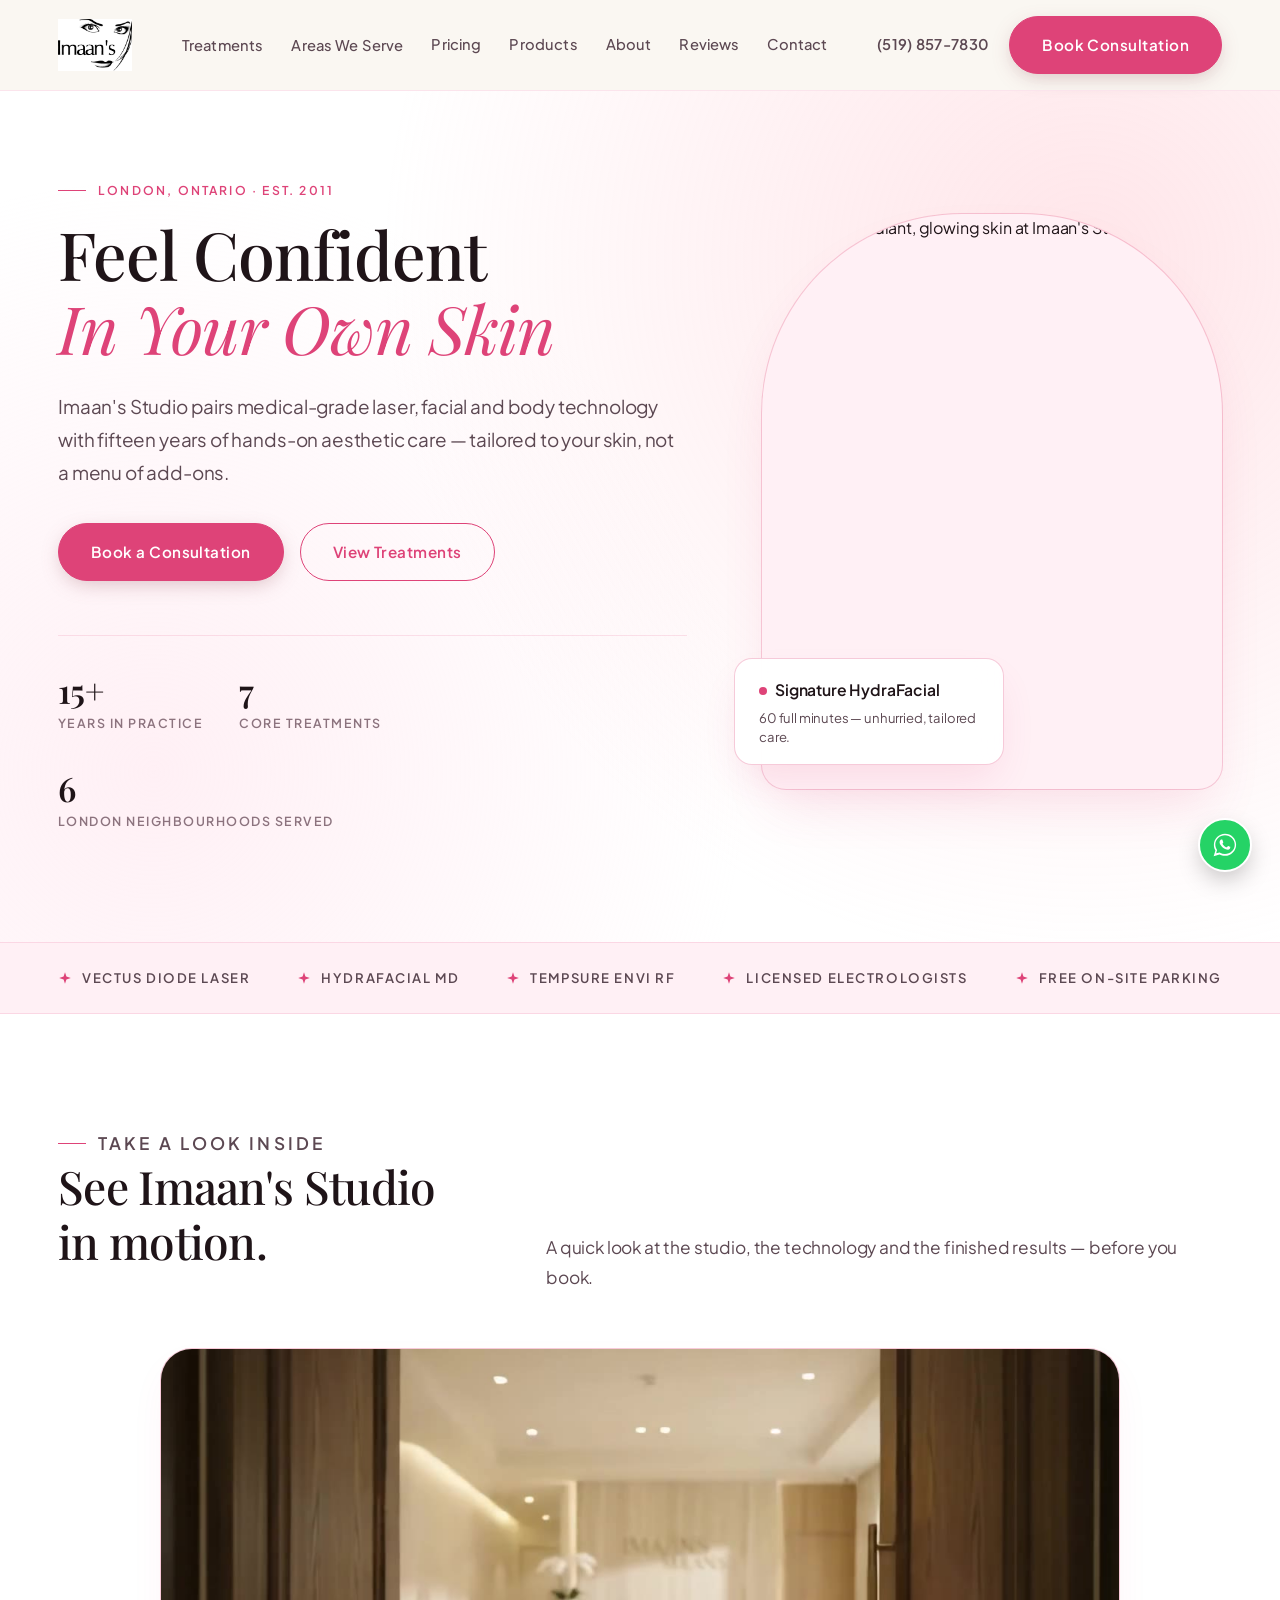
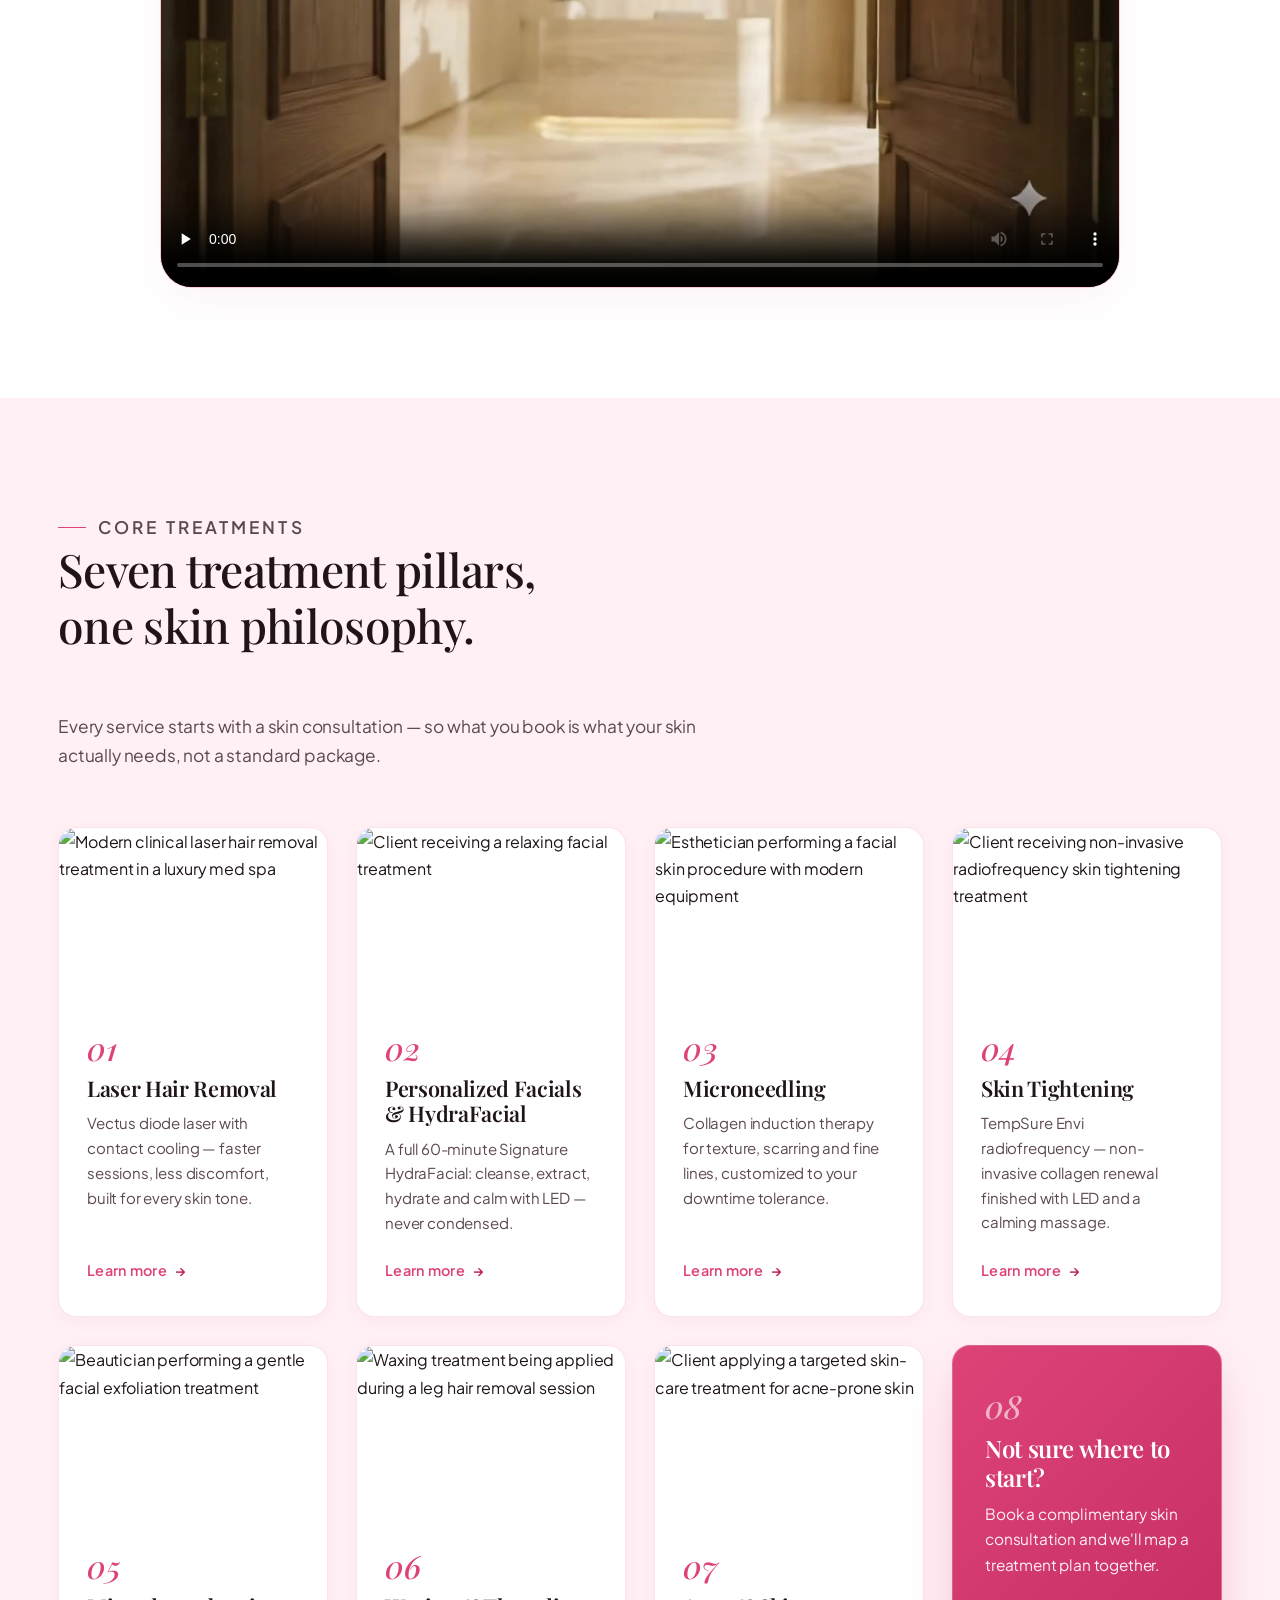
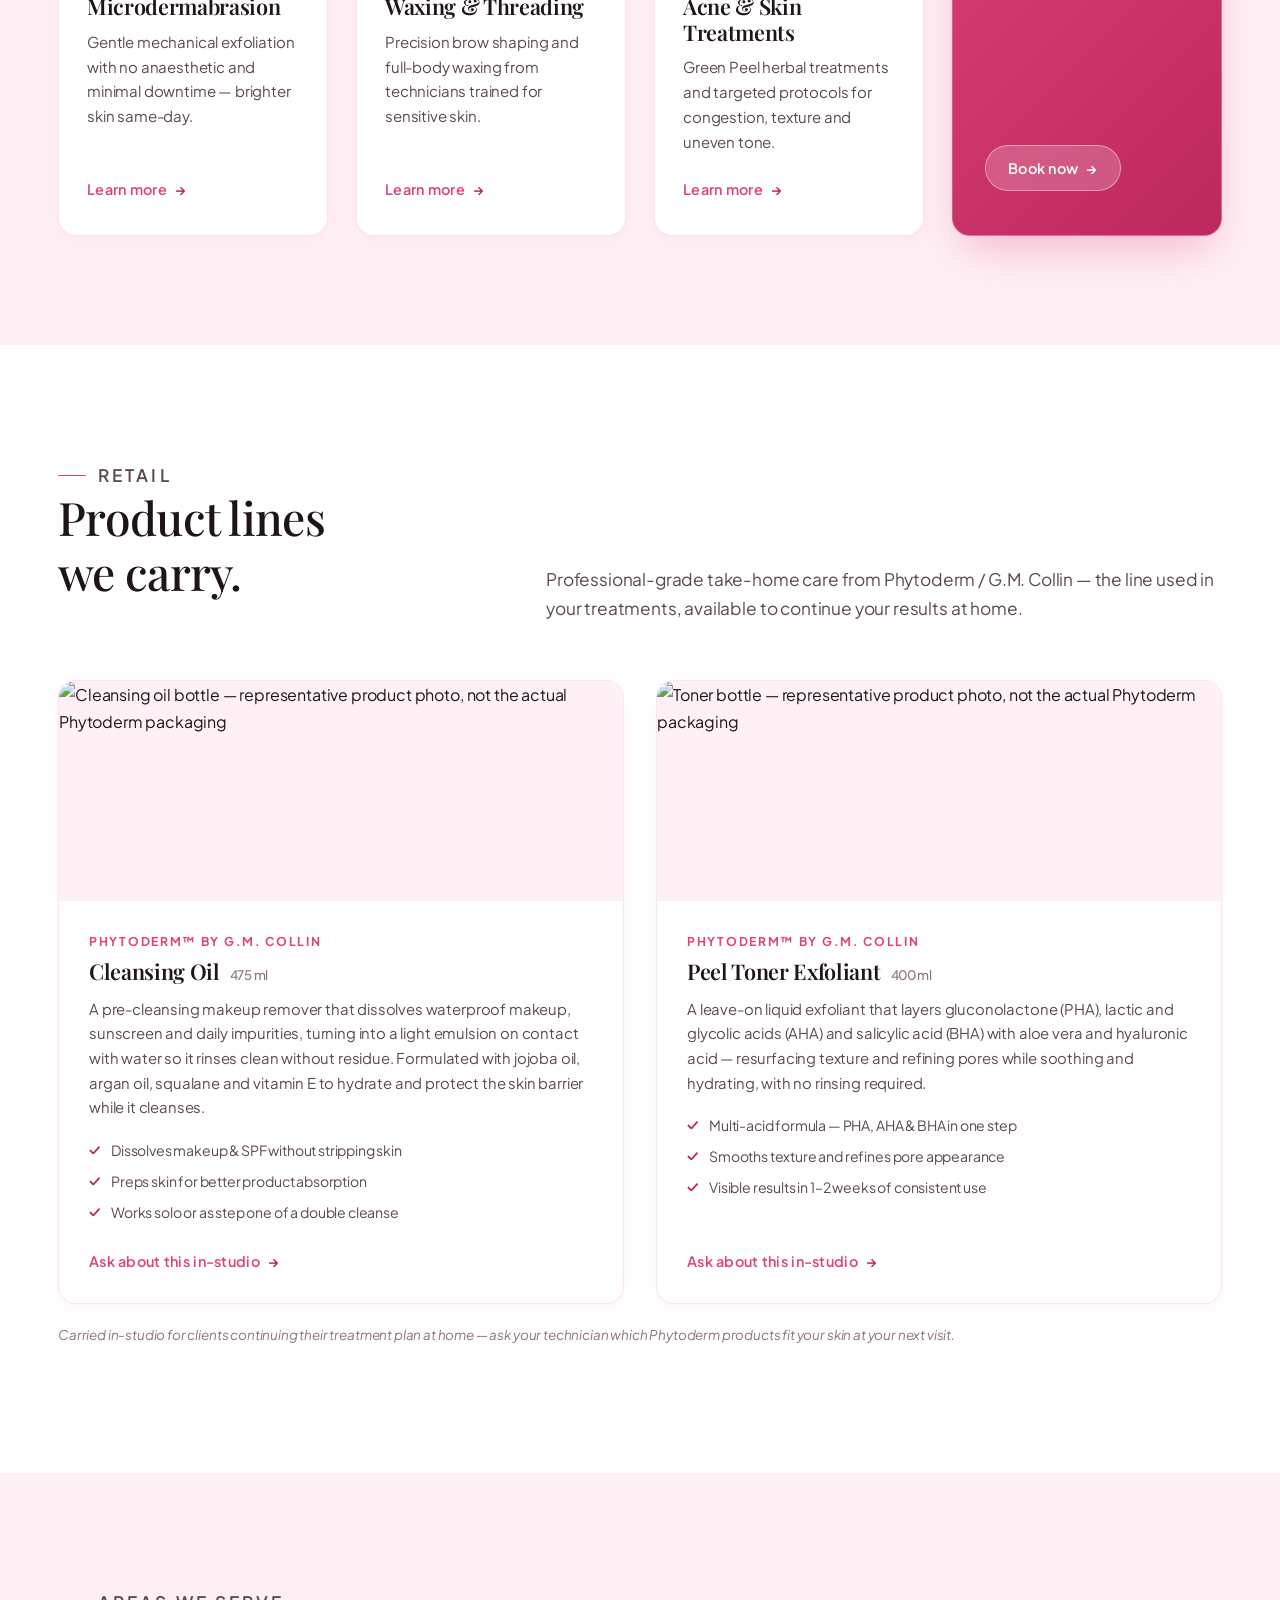
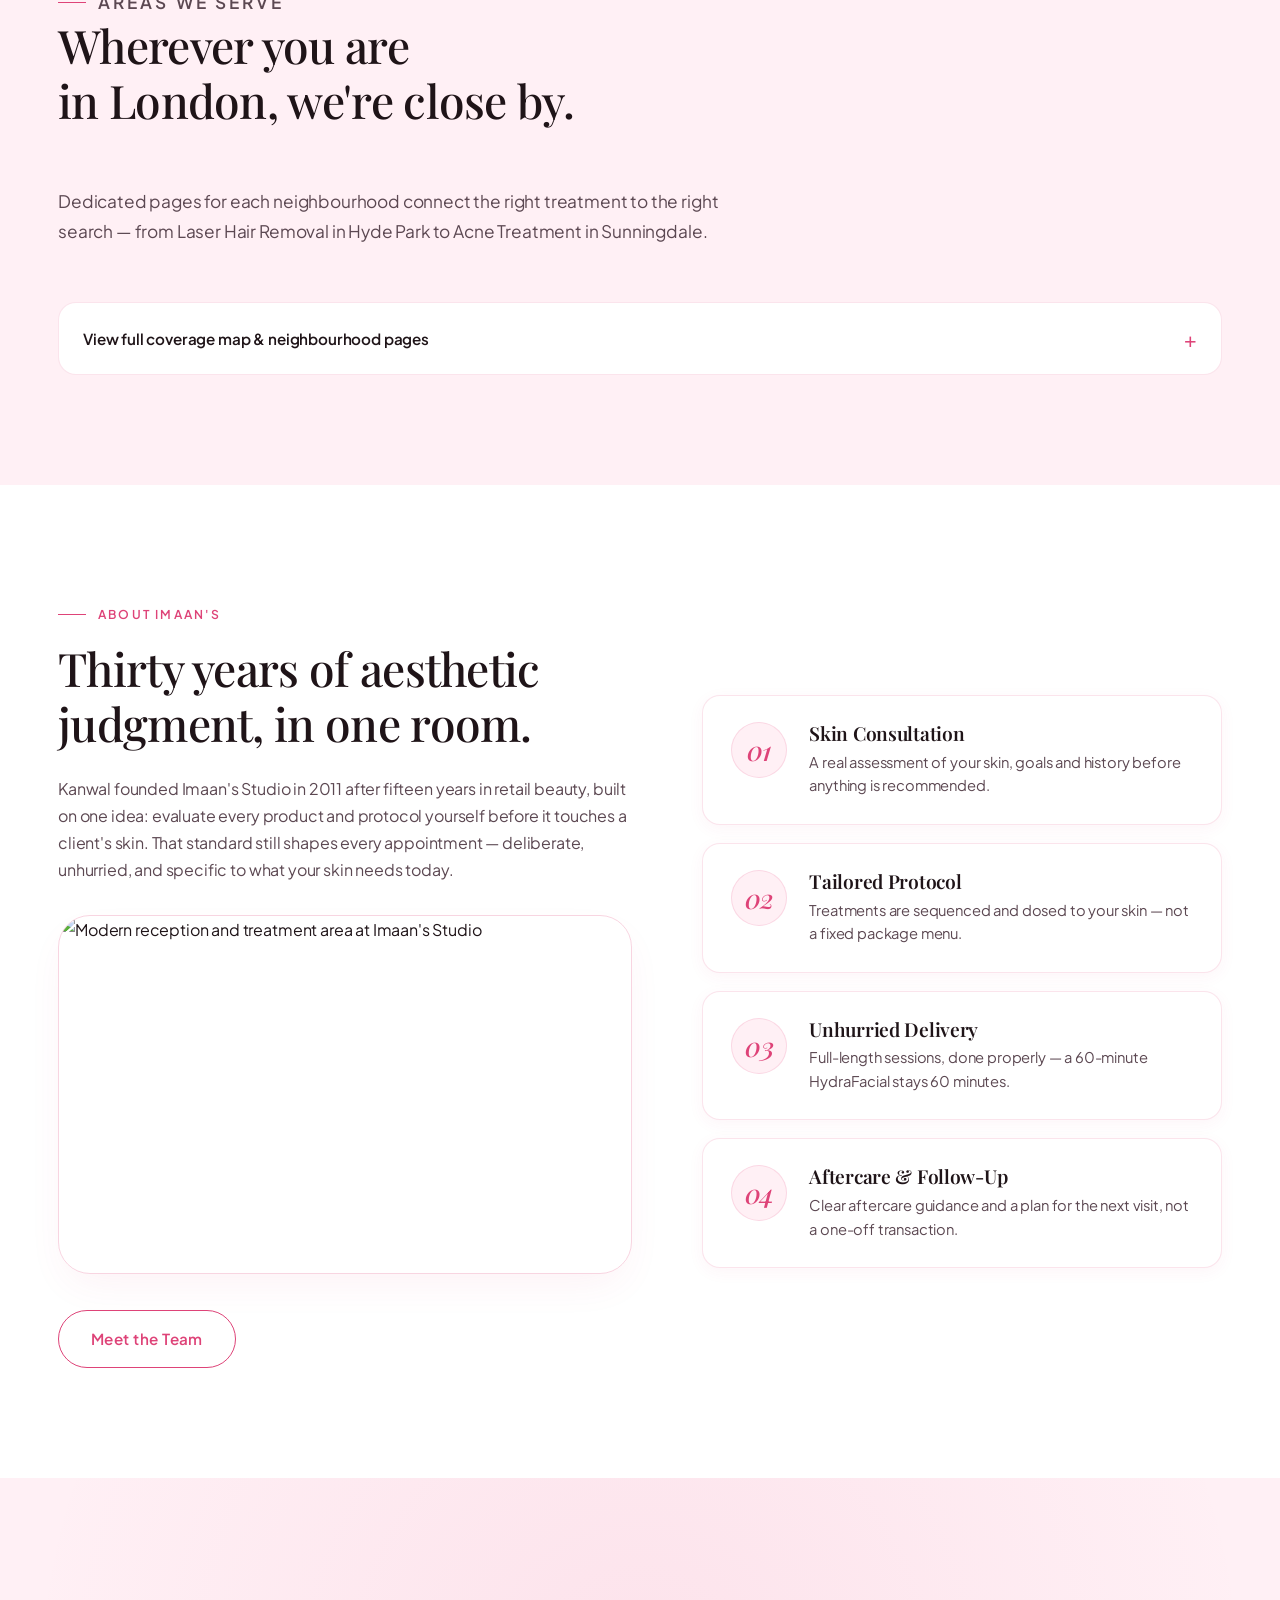
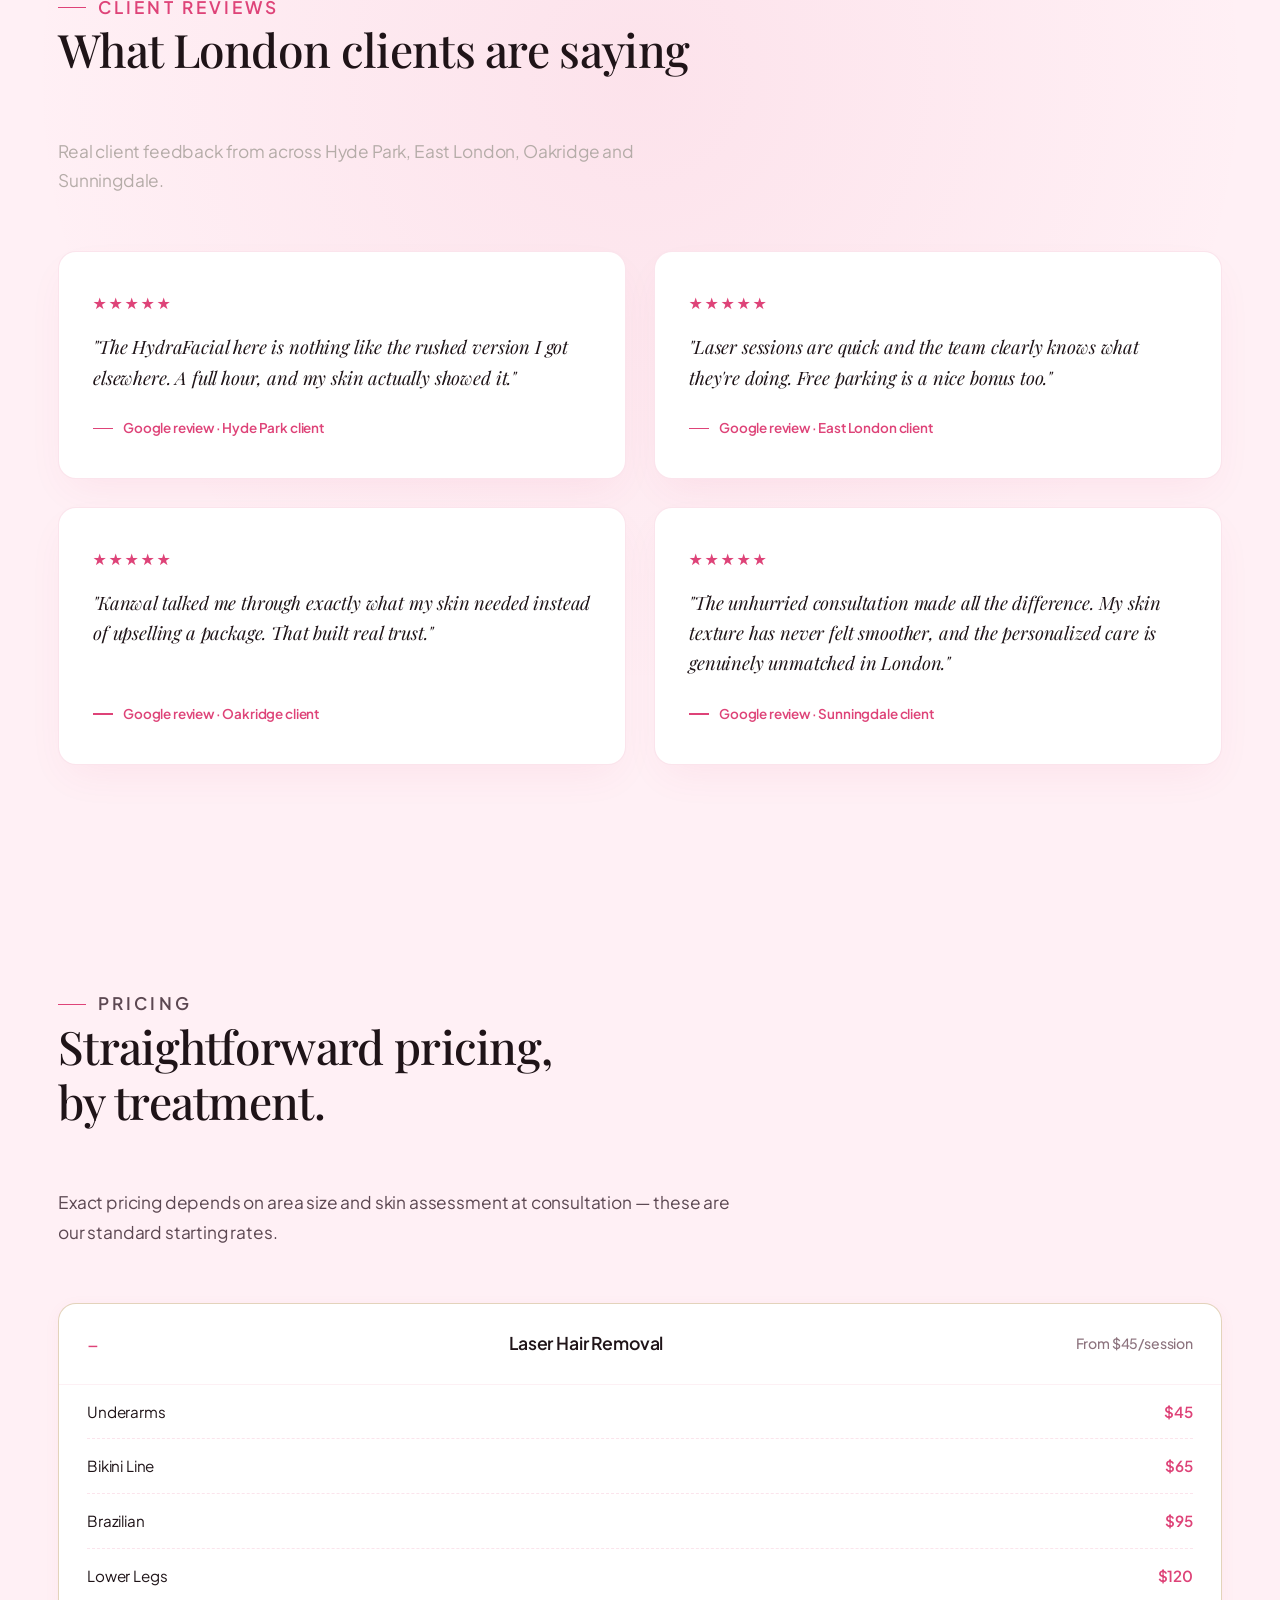
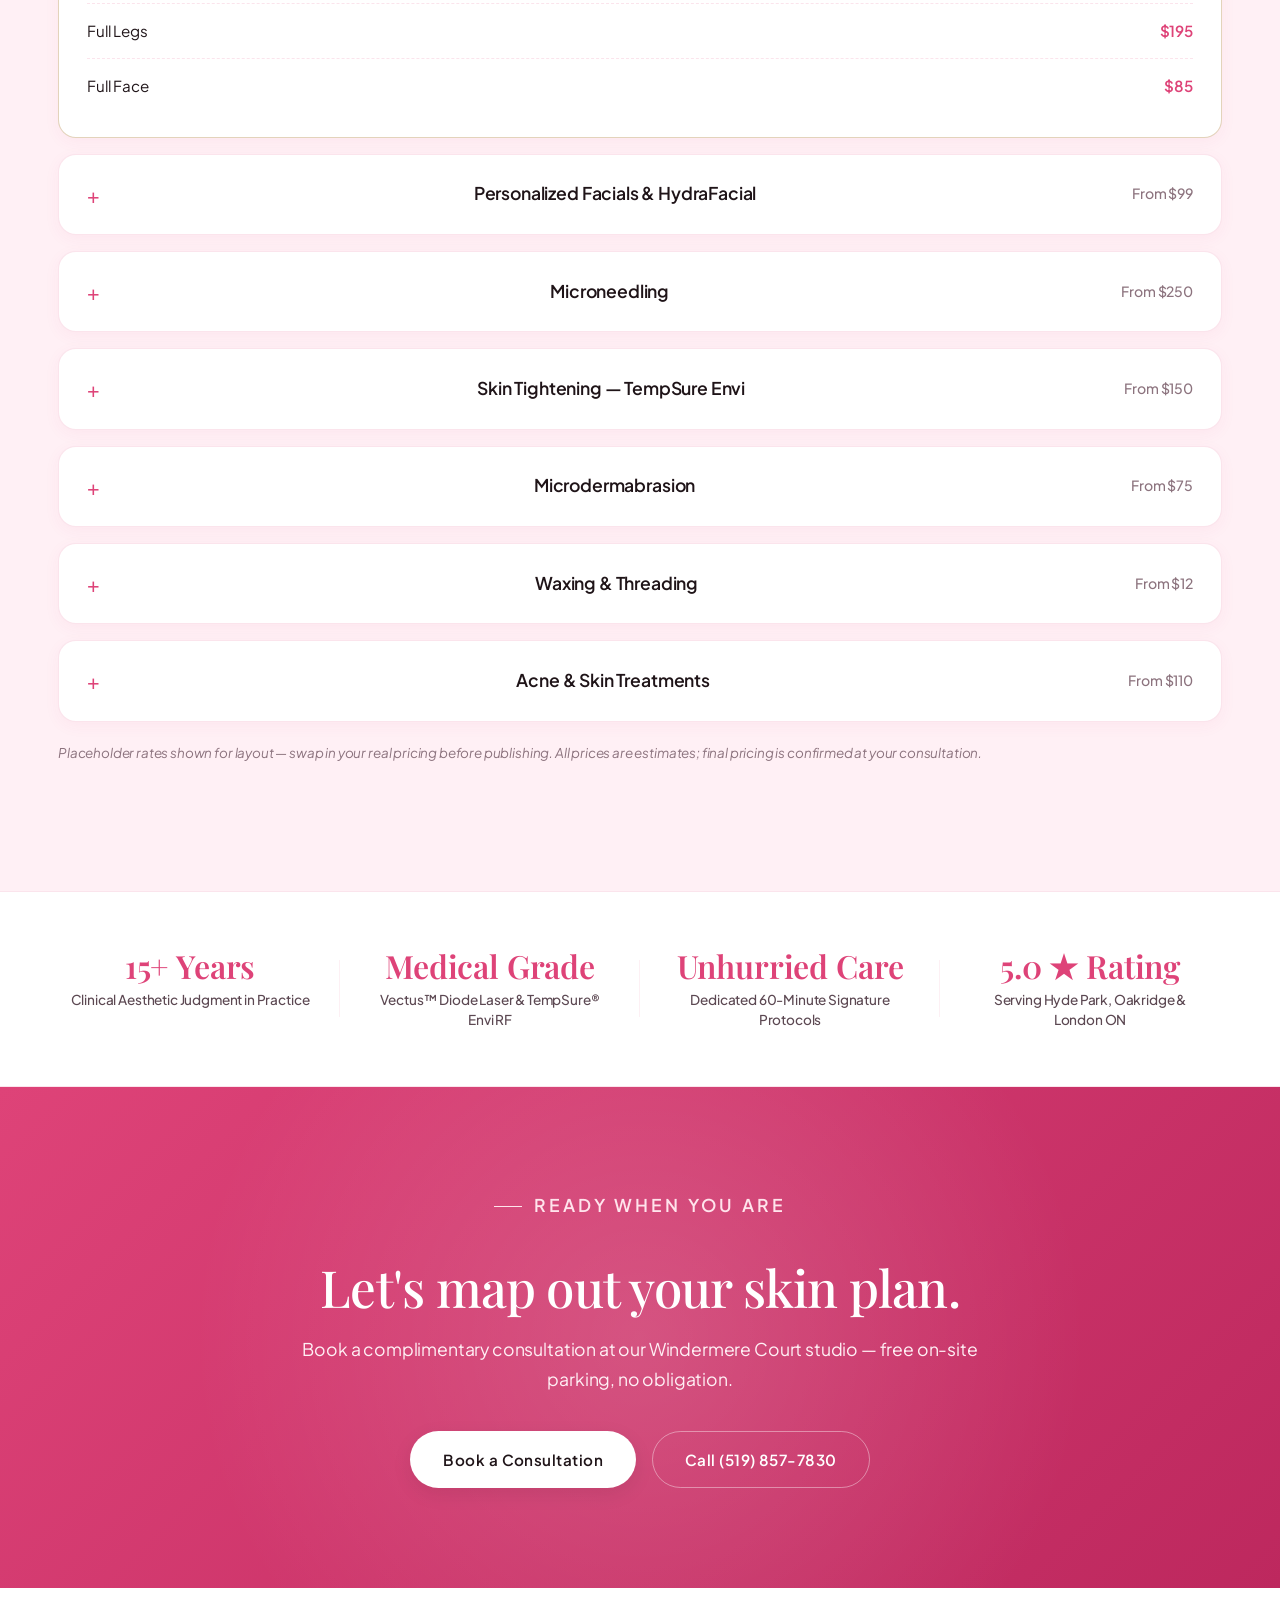
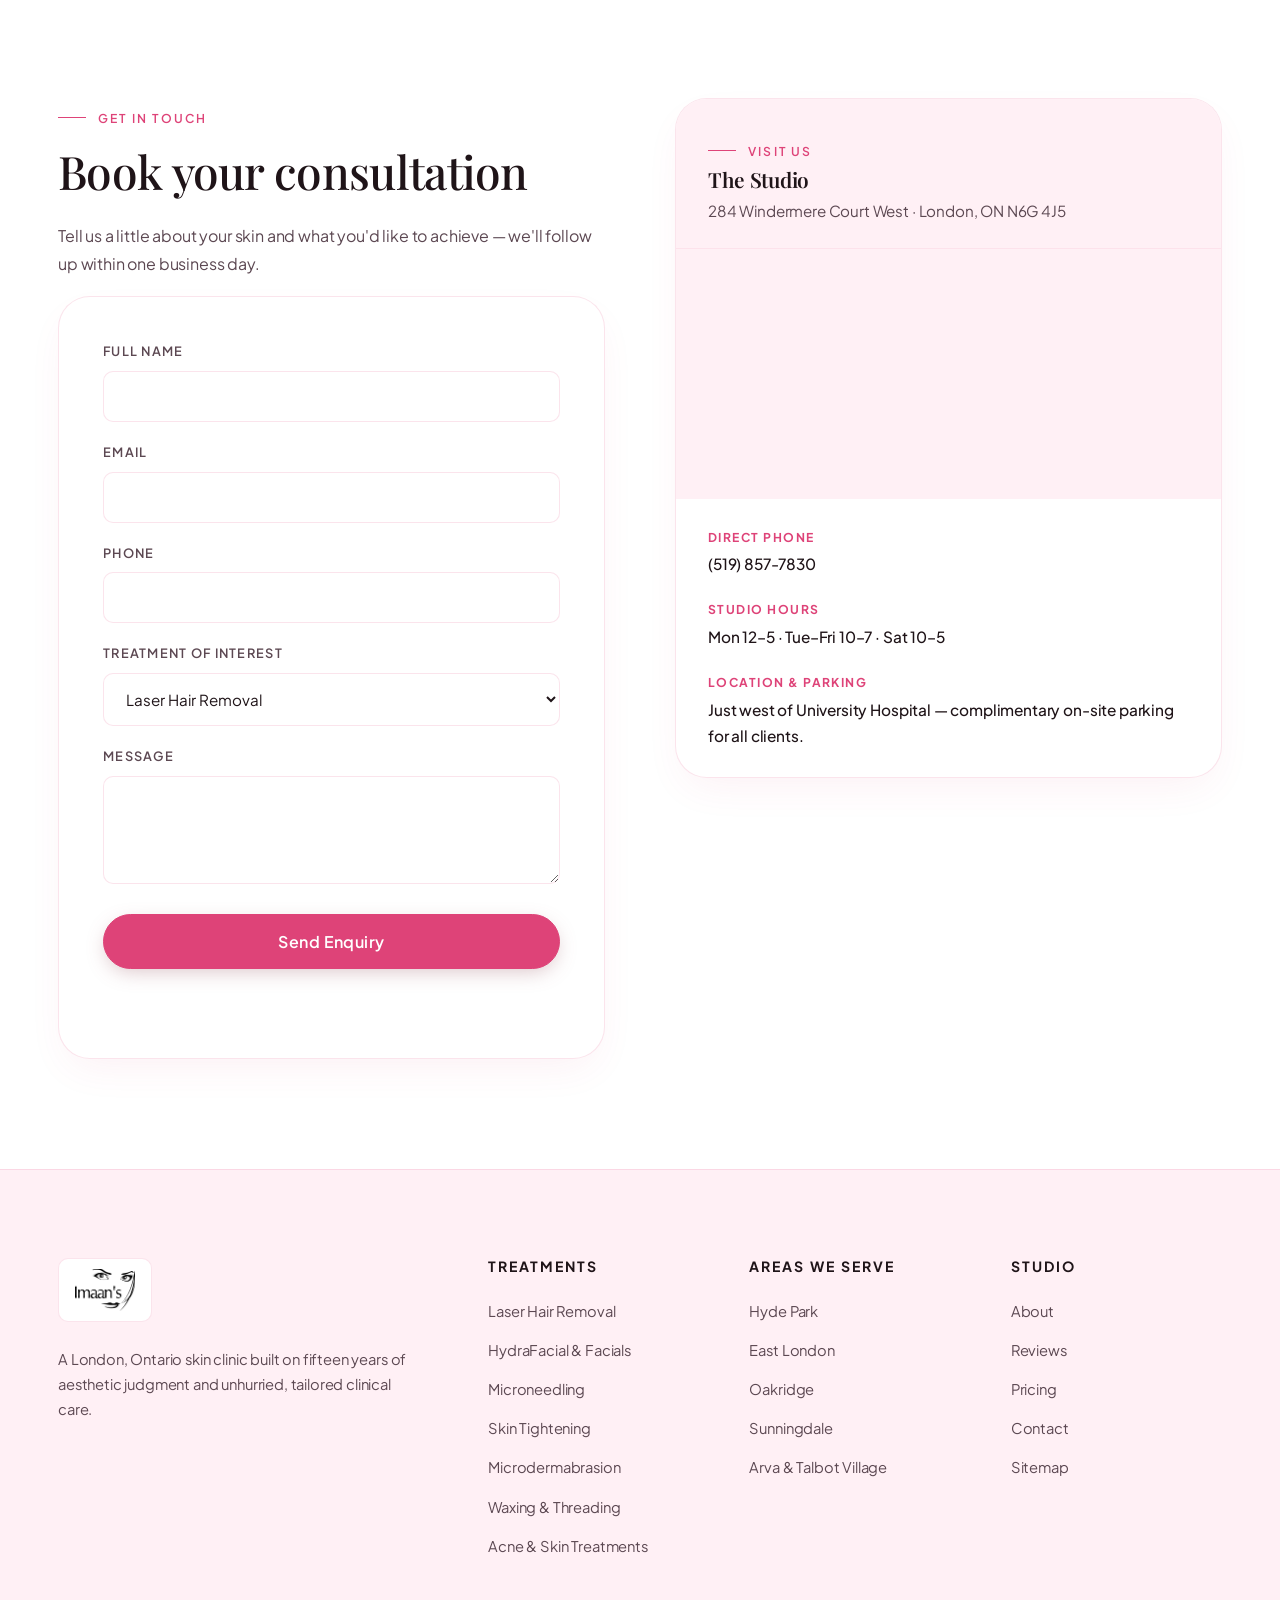
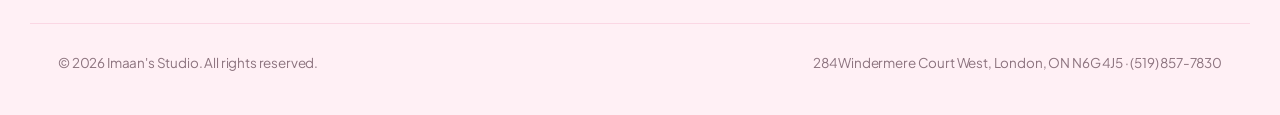
==== commit 3c523e4e: "first commit" ====
--- a/index.html
+++ b/index.html
@@ -73,9 +73,9 @@
             <a href="personalized-facials-hydrafacial.html">Personalized Facials &amp; HydraFacial</a>
             <a href="microneedling.html">Microneedling</a>
             <a href="skin-tightening.html">Skin Tightening</a>
-            <a href="#services">Microdermabrasion</a>
-            <a href="#services">Waxing &amp; Threading</a>
-            <a href="#services">Acne &amp; Skin Treatments</a>
+            <a href="microdermabrasion.html">Microdermabrasion</a>
+            <a href="waxing-threading.html">Waxing &amp; Threading</a>
+            <a href="acne-skin-treatments.html">Acne &amp; Skin Treatments</a>
           </div>
         </div>
         <div class="dropdown">
@@ -279,7 +279,7 @@
             <span class="service-num">05</span>
             <h3>Microdermabrasion</h3>
             <p>Gentle mechanical exfoliation with no anaesthetic and minimal downtime — brighter skin same-day.</p>
-            <a class="btn-ghost" href="#contact">Learn more</a>
+            <a class="btn-ghost" href="microdermabrasion.html">Learn more</a>
           </article>
           <article class="service-card">
             <div class="service-photo">
@@ -290,7 +290,7 @@
             <span class="service-num">06</span>
             <h3>Waxing &amp; Threading</h3>
             <p>Precision brow shaping and full-body waxing from technicians trained for sensitive skin.</p>
-            <a class="btn-ghost" href="#contact">Learn more</a>
+            <a class="btn-ghost" href="waxing-threading.html">Learn more</a>
           </article>
           <article class="service-card">
             <div class="service-photo">
@@ -301,7 +301,7 @@
             <span class="service-num">07</span>
             <h3>Acne &amp; Skin Treatments</h3>
             <p>Green Peel herbal treatments and targeted protocols for congestion, texture and uneven tone.</p>
-            <a class="btn-ghost" href="#contact">Learn more</a>
+            <a class="btn-ghost" href="acne-skin-treatments.html">Learn more</a>
           </article>
           <article class="service-card highlight">
             <span class="service-num">08</span>
@@ -762,8 +762,9 @@
           <li><a href="personalized-facials-hydrafacial.html">HydraFacial &amp; Facials</a></li>
           <li><a href="microneedling.html">Microneedling</a></li>
           <li><a href="skin-tightening.html">Skin Tightening</a></li>
-          <li><a href="#services">Waxing &amp; Threading</a></li>
-          <li><a href="#products">Products We Carry</a></li>
+          <li><a href="microdermabrasion.html">Microdermabrasion</a></li>
+          <li><a href="waxing-threading.html">Waxing &amp; Threading</a></li>
+          <li><a href="acne-skin-treatments.html">Acne &amp; Skin Treatments</a></li>
         </ul>
       </div>
       <div class="footer-column">
